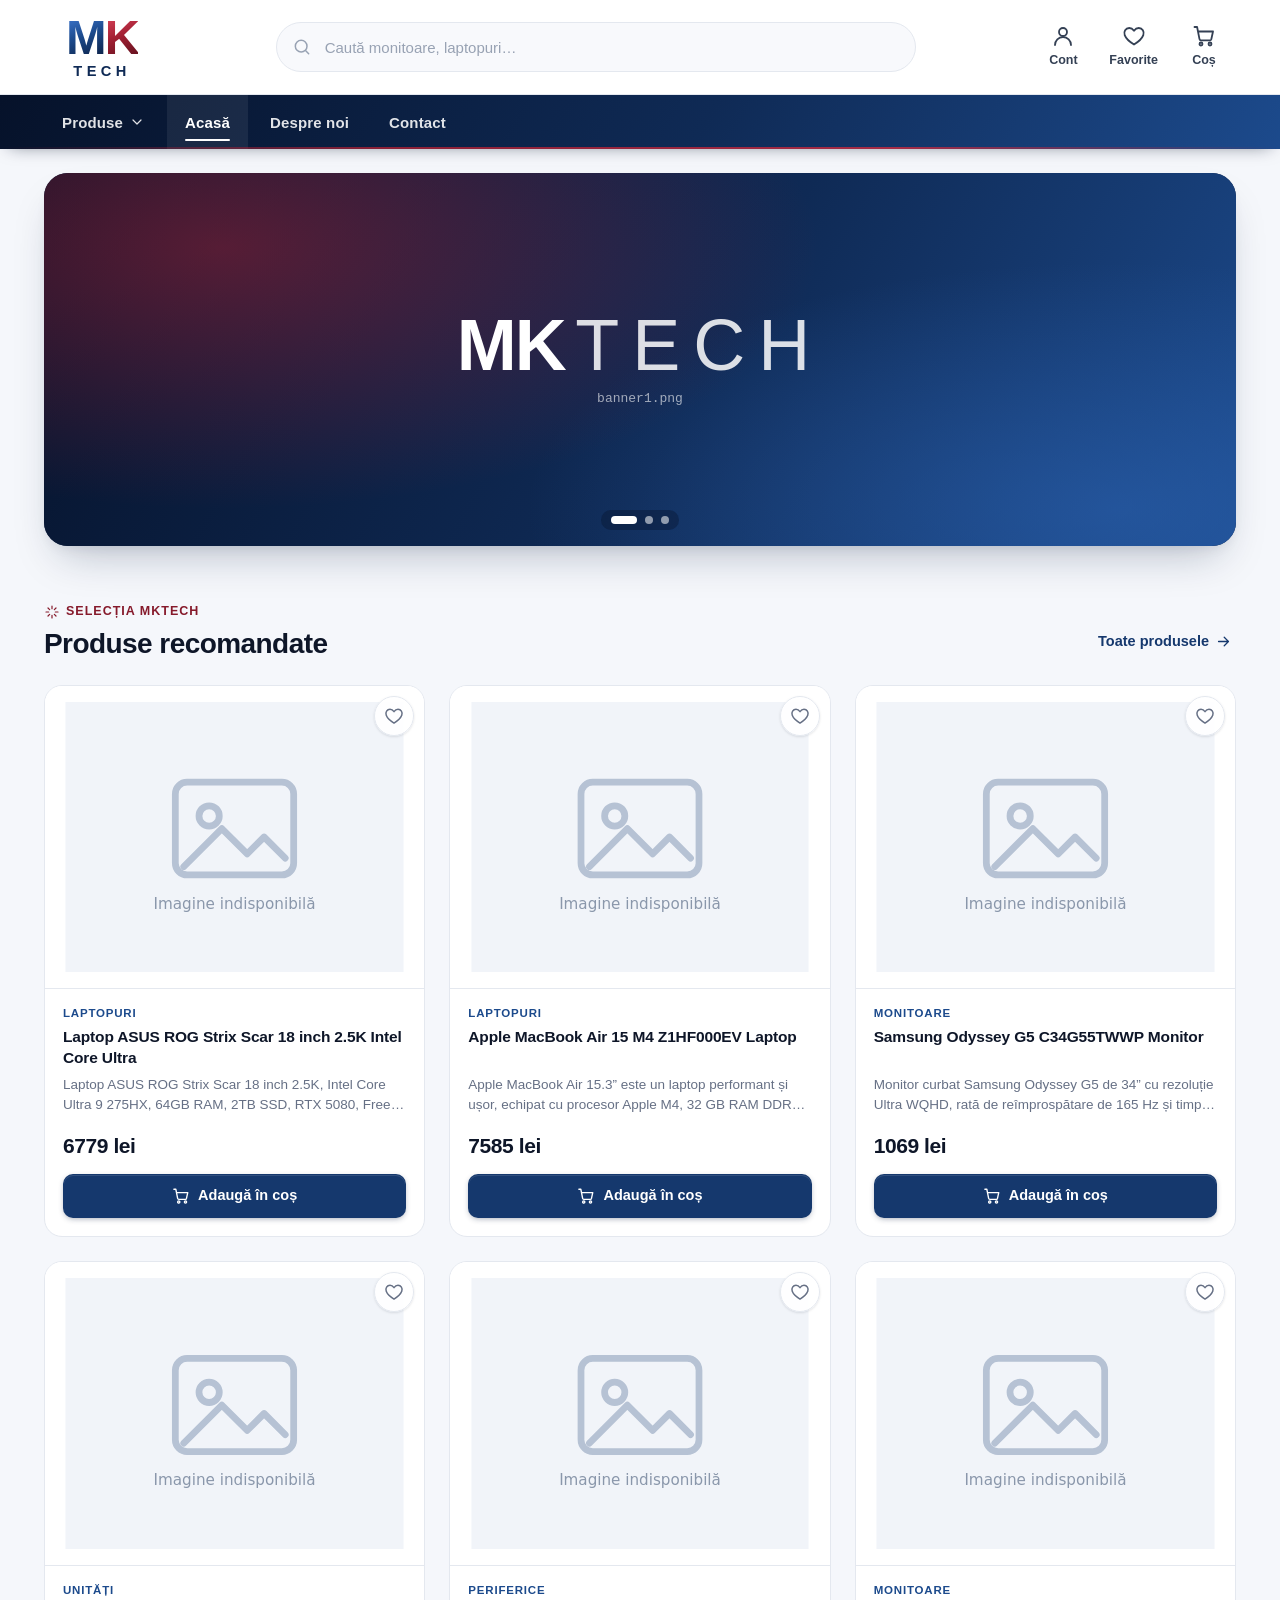
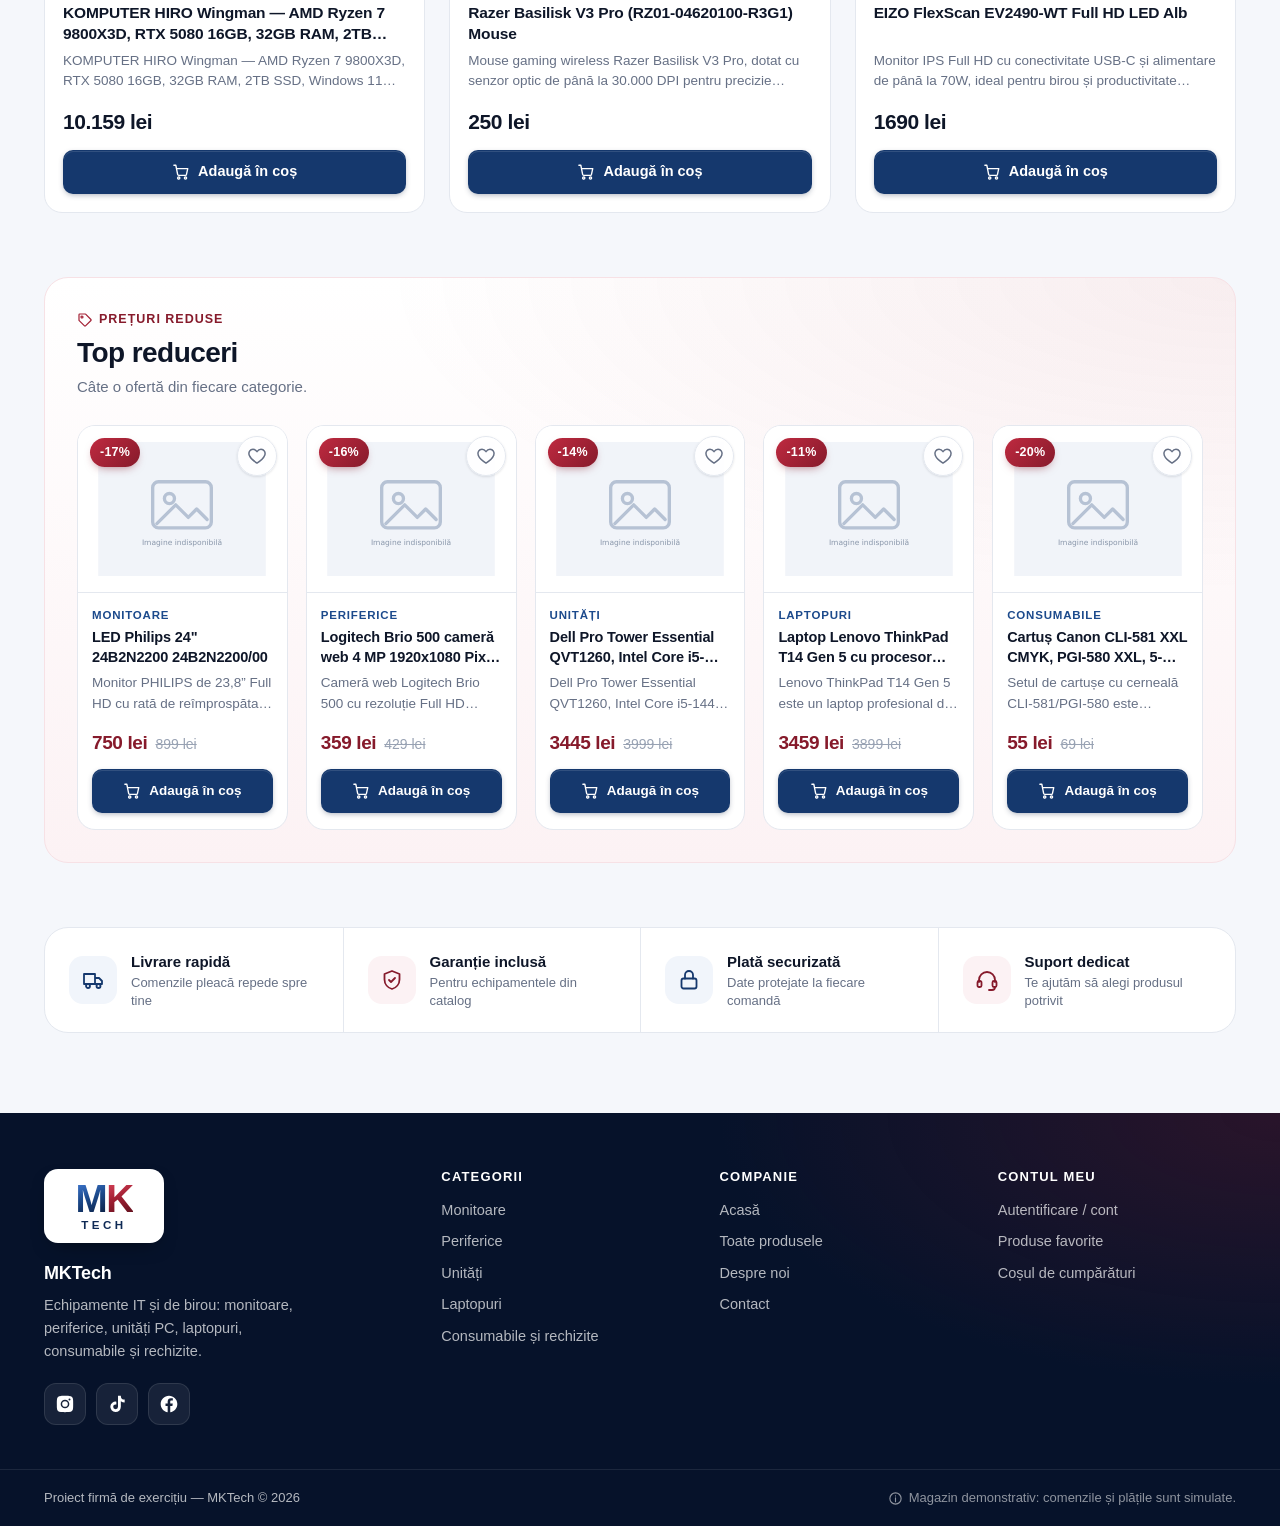
==== index.html @ a99e4b63 "Add files via upload" ====
<!DOCTYPE html>
<html lang="ro">
<head>
  <meta charset="UTF-8">
  <meta name="viewport" content="width=device-width, initial-scale=1">
  <title>MKTech — Electronice și birotică</title>
  <meta name="description" content="MKTech — monitoare, periferice, unități PC, laptopuri, consumabile și rechizite pentru birou și școală.">
  <meta name="theme-color" content="#0a1c3d">
  <link rel="icon" type="image/png" href="imagini/logo.png">
  <link rel="stylesheet" href="style.css">
</head>
<body data-page="acasa">
  <!-- Header + bara de navigare: generate din script.js (secțiunea 5) -->
  <div id="site-header"></div>
  <noscript><p class="noscript">Pentru a folosi magazinul MKTech, activează JavaScript în browser.</p></noscript>

  <main id="main">
    <!-- Carusel: bannerele se setează în script.js → CONFIG.banners (banner1.png, banner2.png, banner3.png) -->
    <section class="hero container" aria-label="Bannere promoționale">
      <div class="carousel" data-carousel aria-roledescription="carusel">
        <div class="carousel__viewport">
          <div class="carousel__track"></div>
        </div>
        <button class="carousel__btn carousel__btn--prev" type="button" aria-label="Bannerul anterior"><span data-icon="chevronLeft"></span></button>
        <button class="carousel__btn carousel__btn--next" type="button" aria-label="Bannerul următor"><span data-icon="chevronRight"></span></button>
        <div class="carousel__dots"></div>
      </div>
    </section>

    <!-- Produse recomandate: lista de ID-uri e în script.js → FEATURED_IDS -->
    <section class="section container" aria-labelledby="featured-title">
      <div class="section-head">
        <div>
          <span class="eyebrow"><span data-icon="sparkle"></span> Selecția MKTech</span>
          <h2 class="section-title" id="featured-title">Produse recomandate</h2>
        </div>
        <a class="section-head__link" href="produse.html">Toate produsele <span data-icon="arrowRight"></span></a>
      </div>
      <div class="product-grid" id="featured-grid"></div>
    </section>

    <!-- Top reduceri: lista de ID-uri e în script.js → DEAL_IDS -->
    <section class="section container" aria-labelledby="deals-title">
      <div class="deals-panel">
        <div class="section-head">
          <div>
            <span class="eyebrow"><span data-icon="tag"></span> Prețuri reduse</span>
            <h2 class="section-title" id="deals-title">Top reduceri</h2>
            <p class="section-subtitle">Câte o ofertă din fiecare categorie.</p>
          </div>
        </div>
        <div class="product-grid product-grid--deals" id="deals-grid"></div>
      </div>
    </section>

    <section class="trust container" aria-label="De ce să cumperi de la MKTech">
      <ul class="trust-list">
        <li class="trust-item">
          <span class="trust-item__icon"><span data-icon="truck"></span></span>
          <div>
            <p class="trust-item__title">Livrare rapidă</p>
            <p class="trust-item__text">Comenzile pleacă repede spre tine</p>
          </div>
        </li>
        <li class="trust-item">
          <span class="trust-item__icon"><span data-icon="shield"></span></span>
          <div>
            <p class="trust-item__title">Garanție inclusă</p>
            <p class="trust-item__text">Pentru echipamentele din catalog</p>
          </div>
        </li>
        <li class="trust-item">
          <span class="trust-item__icon"><span data-icon="lock"></span></span>
          <div>
            <p class="trust-item__title">Plată securizată</p>
            <p class="trust-item__text">Date protejate la fiecare comandă</p>
          </div>
        </li>
        <li class="trust-item">
          <span class="trust-item__icon"><span data-icon="headset"></span></span>
          <div>
            <p class="trust-item__title">Suport dedicat</p>
            <p class="trust-item__text">Te ajutăm să alegi produsul potrivit</p>
          </div>
        </li>
      </ul>
    </section>
  </main>

  <!-- Footer: generat din script.js (secțiunea 5); link-urile social media → CONFIG.social -->
  <div id="site-footer"></div>
  <script src="script.js"></script>
</body>
</html>
---- style.css ----
/* =====================================================================
   MKTech — style.css
   CUPRINS
   1. Variabile (culori extrase din logo, spațiere, umbre)
   2. Bază & utilitare
   3. Butoane & controale
   4. Logo
   5. Header + căutare
   6. Bara de navigare (+ meniu mobil)
   7. Carusel
   8. Secțiuni, grilă & card produs
   9. Bandă de încredere
   10. Catalog (produse.html)
   11. Pagina de produs
   12. Coș, favorite, stări goale
   13. Cont & formulare
   14. Despre noi & contact
   15. Footer
   16. Notificări (toast)
   17. Responsive & accesibilitate
   ===================================================================== */

/* ---------- 1. Variabile ---------- */
:root {
  /* Albastru navy — din „M”-ul logo-ului (accent principal) */
  --navy-950: #06122a;
  --navy-900: #0a1c3d;
  --navy-800: #0f2a55;
  --navy-700: #15386d;
  --navy-600: #1c4a8c;
  --navy-500: #2a60ad;
  --navy-200: #c9d7ee;
  --navy-100: #e2eaf6;
  --navy-50: #f1f5fb;

  /* Roșu-vișiniu — din „K”-ul logo-ului (accent secundar) */
  --wine-900: #470c16;
  --wine-800: #66121f;
  --wine-700: #861a2b;
  --wine-600: #a32034;
  --wine-500: #bf2a40;
  --wine-100: #f7e1e5;
  --wine-50: #fcf2f4;

  /* Neutre */
  --ink-900: #0e1628;
  --ink-800: #1d2638;
  --ink-700: #344054;
  --ink-600: #475467;
  --ink-500: #667085;
  --ink-400: #98a2b3;
  --line: #e4e8ef;
  --line-strong: #cfd6e1;
  --bg: #f5f7fb;
  --surface: #ffffff;
  --surface-2: #f8f9fc;

  --success-600: #15803d;
  --success-50: #ecfbf1;

  --grad-navy: linear-gradient(120deg, var(--navy-950) 0%, var(--navy-800) 55%, var(--navy-600) 100%);
  --grad-wine: linear-gradient(135deg, var(--wine-500) 0%, var(--wine-700) 100%);
  --grad-metal-navy: linear-gradient(160deg, #3f78d1 0%, #1c4a8c 45%, #0a1c3d 100%);
  --grad-metal-wine: linear-gradient(160deg, #d9435a 0%, #a32034 45%, #5a0f1b 100%);

  --radius-xs: 6px;
  --radius-sm: 10px;
  --radius: 14px;
  --radius-lg: 18px;
  --radius-xl: 24px;
  --radius-pill: 999px;

  --shadow-xs: 0 1px 2px rgba(14, 22, 40, 0.06);
  --shadow-sm: 0 1px 3px rgba(14, 22, 40, 0.08), 0 1px 2px rgba(14, 22, 40, 0.04);
  --shadow: 0 6px 18px -6px rgba(14, 22, 40, 0.14), 0 2px 6px -2px rgba(14, 22, 40, 0.06);
  --shadow-lg: 0 22px 44px -16px rgba(10, 28, 61, 0.28), 0 6px 14px -6px rgba(10, 28, 61, 0.1);
  --ring: 0 0 0 3px rgba(42, 96, 173, 0.28);

  --font: -apple-system, BlinkMacSystemFont, 'Segoe UI', Roboto, 'Helvetica Neue', Arial, 'Noto Sans', sans-serif;
  --container: 1240px;
  --gutter: 24px;
  --nav-h: 54px;
  --ease: cubic-bezier(0.22, 0.61, 0.36, 1);
  --ease-out: cubic-bezier(0.16, 1, 0.3, 1);
}

/* ---------- 2. Bază & utilitare ---------- */
*,
*::before,
*::after {
  box-sizing: border-box;
}

html {
  -webkit-text-size-adjust: 100%;
  text-size-adjust: 100%;
  scroll-behavior: smooth;
}

body {
  margin: 0;
  min-height: 100vh;
  display: flex;
  flex-direction: column;
  font-family: var(--font);
  font-size: 15px;
  line-height: 1.55;
  color: var(--ink-800);
  background: var(--bg);
  -webkit-font-smoothing: antialiased;
  -moz-osx-font-smoothing: grayscale;
}

body.nav-locked {
  overflow: hidden;
}

main {
  flex: 1 0 auto;
}

img {
  max-width: 100%;
  display: block;
}

a {
  color: var(--navy-600);
  text-decoration: none;
}

h1,
h2,
h3,
h4,
p {
  margin: 0;
}

h1,
h2,
h3 {
  color: var(--ink-900);
  line-height: 1.2;
  letter-spacing: -0.02em;
  text-wrap: balance;
}

ul,
ol {
  margin: 0;
  padding: 0;
  list-style: none;
}

button,
input,
textarea,
select {
  font: inherit;
  color: inherit;
}

button {
  cursor: pointer;
  background: none;
  border: 0;
  padding: 0;
}

button:disabled {
  cursor: not-allowed;
}

[hidden] {
  display: none !important;
}

:focus-visible {
  outline: 3px solid var(--navy-500);
  outline-offset: 2px;
  border-radius: 4px;
}

::selection {
  background: var(--navy-100);
  color: var(--navy-900);
}

.container {
  width: 100%;
  max-width: var(--container);
  margin-inline: auto;
  padding-inline: var(--gutter);
}

.visually-hidden {
  position: absolute !important;
  width: 1px;
  height: 1px;
  padding: 0;
  margin: -1px;
  overflow: hidden;
  clip: rect(0, 0, 0, 0);
  white-space: nowrap;
  border: 0;
}

.skip-link {
  position: absolute;
  top: -100px;
  left: 16px;
  z-index: 200;
  padding: 10px 16px;
  border-radius: var(--radius-sm);
  background: var(--navy-900);
  color: #fff;
  font-weight: 600;
}

.skip-link:focus {
  top: 12px;
}

.icon {
  width: 1.25em;
  height: 1.25em;
  flex-shrink: 0;
  display: inline-block;
  vertical-align: middle;
}

.noscript {
  padding: 16px;
  background: var(--wine-50);
  color: var(--wine-800);
  text-align: center;
  font-weight: 600;
}

/* ---------- 3. Butoane & controale ---------- */
.btn {
  --btn-h: 44px;
  display: inline-flex;
  align-items: center;
  justify-content: center;
  gap: 8px;
  min-height: var(--btn-h);
  padding: 0 18px;
  border-radius: var(--radius-sm);
  border: 1px solid transparent;
  font-size: 14.5px;
  font-weight: 650;
  line-height: 1.1;
  white-space: nowrap;
  text-align: center;
  transition: background-color 0.2s var(--ease), border-color 0.2s var(--ease), color 0.2s var(--ease),
    box-shadow 0.2s var(--ease), transform 0.15s var(--ease);
  -webkit-tap-highlight-color: transparent;
}

.btn:active:not(:disabled) {
  transform: translateY(1px) scale(0.99);
}

.btn .icon {
  width: 18px;
  height: 18px;
}

.btn--primary {
  background: var(--navy-700);
  color: #fff;
  box-shadow: 0 1px 0 rgba(255, 255, 255, 0.12) inset, 0 2px 6px -2px rgba(10, 28, 61, 0.45);
}

.btn--primary:hover {
  background: var(--navy-800);
}

.btn--primary.is-added {
  background: var(--success-600);
}

.btn--outline {
  background: var(--surface);
  color: var(--navy-800);
  border-color: var(--line-strong);
}

.btn--outline:hover {
  border-color: var(--navy-600);
  color: var(--navy-700);
  background: var(--navy-50);
}

.btn--ghost {
  background: transparent;
  color: var(--ink-600);
}

.btn--ghost:hover {
  background: var(--wine-50);
  color: var(--wine-700);
}

.btn--sm {
  --btn-h: 36px;
  padding: 0 12px;
  font-size: 13.5px;
}

.btn--lg {
  --btn-h: 52px;
  padding: 0 24px;
  font-size: 15.5px;
  border-radius: 12px;
}

.btn--block {
  width: 100%;
}

.btn.is-loading {
  position: relative;
  color: transparent !important;
  pointer-events: none;
}

.btn.is-loading::after {
  content: '';
  position: absolute;
  width: 20px;
  height: 20px;
  border-radius: 50%;
  border: 2.5px solid rgba(255, 255, 255, 0.4);
  border-top-color: #fff;
  animation: spin 0.7s linear infinite;
}

@keyframes spin {
  to {
    transform: rotate(360deg);
  }
}

.link-btn {
  display: inline-flex;
  align-items: center;
  gap: 6px;
  color: var(--navy-600);
  font-weight: 600;
  text-decoration: underline;
  text-decoration-color: var(--navy-200);
  text-underline-offset: 3px;
}

.link-btn:hover {
  color: var(--navy-800);
  text-decoration-color: currentColor;
}

.link-btn--danger {
  color: var(--ink-500);
  text-decoration: none;
  font-size: 14px;
}

.link-btn--danger:hover {
  color: var(--wine-600);
}

.link-btn .icon {
  width: 17px;
  height: 17px;
}

.icon-btn {
  display: inline-grid;
  place-items: center;
  width: 40px;
  height: 40px;
  border-radius: var(--radius-sm);
  color: var(--ink-500);
  transition: background-color 0.2s, color 0.2s;
}

.icon-btn:hover {
  background: var(--wine-50);
  color: var(--wine-600);
}

/* ---------- 4. Logo ----------
   logo.png are 500×500 px cu mult spațiu transparent în jur;
   îl „decupăm” vizual ca să apară mare și clar în header/footer. */
.brand-logo {
  --logo-w: 116px;
  position: relative;
  display: block;
  width: var(--logo-w);
  aspect-ratio: 340 / 230;
  overflow: hidden;
}

.brand-logo img {
  position: absolute;
  max-width: none;
  width: 147%;
  height: auto;
  left: -23.5%;
  top: -60.9%;
}

.brand-logo__text {
  display: none;
}

/* Logo text — apare doar dacă lipsește logo.png */
.brand-logo--text .brand-logo__text {
  position: absolute;
  inset: 0;
  display: grid;
  place-content: center;
  grid-template-columns: auto auto;
  line-height: 0.9;
  font-weight: 900;
  font-size: calc(var(--logo-w) * 0.42);
  letter-spacing: -0.04em;
}

.brand-logo__text b {
  background: var(--grad-metal-navy);
  -webkit-background-clip: text;
  background-clip: text;
  color: transparent;
}

.brand-logo__text i {
  font-style: normal;
  background: var(--grad-metal-wine);
  -webkit-background-clip: text;
  background-clip: text;
  color: transparent;
}

.brand-logo__text small {
  grid-column: 1 / -1;
  text-align: center;
  font-size: 0.3em;
  letter-spacing: 0.3em;
  color: var(--navy-800);
  margin-top: 0.35em;
}

/* ---------- 5. Header + căutare ---------- */
.site-header {
  position: relative;
  z-index: 60;
  background: var(--surface);
  border-bottom: 1px solid var(--line);
}

.header-inner {
  display: grid;
  grid-template-columns: auto minmax(0, 1fr) auto;
  align-items: center;
  gap: 36px;
  min-height: 92px;
  padding-block: 8px;
}

.brand {
  display: block;
  border-radius: var(--radius-sm);
}

.search {
  position: relative;
  width: 100%;
  max-width: 640px;
  justify-self: center;
}

.search-form {
  position: relative;
  display: flex;
  align-items: center;
}

.search-form__icon {
  position: absolute;
  left: 16px;
  width: 20px;
  height: 20px;
  color: var(--ink-400);
  pointer-events: none;
}

.search-form__input {
  width: 100%;
  height: 50px;
  padding: 0 48px 0 48px;
  border: 1.5px solid var(--line);
  border-radius: var(--radius-pill);
  background: var(--surface-2);
  font-size: 15px;
  color: var(--ink-900);
  transition: border-color 0.2s, background-color 0.2s, box-shadow 0.2s;
  -webkit-appearance: none;
  appearance: none;
}

.search-form__input::placeholder {
  color: var(--ink-400);
}

.search-form__input::-webkit-search-cancel-button {
  -webkit-appearance: none;
}

.search-form__input:hover {
  border-color: var(--line-strong);
}

.search-form__input:focus {
  outline: none;
  background: var(--surface);
  border-color: var(--navy-500);
  box-shadow: var(--ring);
}

.search-form__clear {
  position: absolute;
  right: 8px;
  display: grid;
  place-items: center;
  width: 34px;
  height: 34px;
  border-radius: 50%;
  color: var(--ink-500);
}

.search-form__clear:hover {
  background: var(--navy-50);
  color: var(--ink-900);
}

.search-form__clear .icon {
  width: 18px;
  height: 18px;
}

.search-results {
  position: absolute;
  top: calc(100% + 8px);
  left: 0;
  right: 0;
  z-index: 80;
  background: var(--surface);
  border: 1px solid var(--line);
  border-radius: var(--radius-lg);
  box-shadow: var(--shadow-lg);
  overflow: hidden;
  animation: dropIn 0.18s var(--ease-out);
}

@keyframes dropIn {
  from {
    opacity: 0;
    transform: translateY(-6px);
  }
}

.search-results__head {
  padding: 12px 18px 8px;
  font-size: 12px;
  font-weight: 700;
  letter-spacing: 0.06em;
  text-transform: uppercase;
  color: var(--ink-500);
}

.search-results__list {
  max-height: min(420px, 60vh);
  overflow-y: auto;
  overscroll-behavior: contain;
  padding: 0 8px 8px;
}

.search-result {
  display: grid;
  grid-template-columns: 52px minmax(0, 1fr) auto;
  align-items: center;
  gap: 14px;
  padding: 8px 10px;
  border-radius: var(--radius-sm);
  color: var(--ink-800);
  transition: background-color 0.15s;
}

.search-result:hover,
.search-result.is-active {
  background: var(--navy-50);
}

.search-result.is-active {
  box-shadow: inset 3px 0 0 var(--navy-600);
}

.search-result__media {
  width: 52px;
  height: 52px;
  display: grid;
  place-items: center;
  background: #fff;
  border: 1px solid var(--line);
  border-radius: 10px;
  overflow: hidden;
}

.search-result__media img {
  width: 100%;
  height: 100%;
  object-fit: contain;
  padding: 4px;
}

.search-result__text {
  display: flex;
  flex-direction: column;
  min-width: 0;
}

.search-result__name {
  font-size: 14px;
  font-weight: 600;
  line-height: 1.3;
  display: -webkit-box;
  -webkit-line-clamp: 2;
  -webkit-box-orient: vertical;
  overflow: hidden;
}

.search-result__name mark {
  background: transparent;
  color: var(--navy-600);
  font-weight: 800;
}

.search-result__cat {
  font-size: 12px;
  color: var(--ink-500);
}

.search-result__price {
  display: flex;
  flex-direction: column;
  align-items: flex-end;
  font-size: 14px;
  white-space: nowrap;
}

.search-result__price b {
  color: var(--ink-900);
  font-weight: 750;
}

.search-result__price s {
  font-size: 12px;
  color: var(--ink-400);
}

.search-results__all {
  display: flex;
  align-items: center;
  justify-content: center;
  gap: 6px;
  padding: 12px;
  border-top: 1px solid var(--line);
  background: var(--surface-2);
  font-size: 14px;
  font-weight: 650;
  color: var(--navy-700);
}

.search-results__all:hover {
  background: var(--navy-50);
}

.search-results__all .icon {
  width: 16px;
  height: 16px;
}

.search-empty {
  padding: 26px 22px;
  text-align: center;
  color: var(--ink-600);
  font-size: 14.5px;
}

.search-empty > .icon {
  width: 34px;
  height: 34px;
  padding: 7px;
  margin-bottom: 10px;
  border-radius: 50%;
  background: var(--navy-50);
  color: var(--navy-600);
}

.search-empty strong {
  color: var(--ink-900);
}

.search-empty__hint {
  margin-top: 4px;
  font-size: 13px;
  color: var(--ink-500);
}

.header-actions {
  display: flex;
  align-items: center;
  gap: 4px;
}

.header-action {
  display: flex;
  flex-direction: column;
  align-items: center;
  gap: 3px;
  min-width: 64px;
  padding: 8px 10px;
  border-radius: var(--radius-sm);
  color: var(--ink-700);
  font-size: 12.5px;
  font-weight: 600;
  transition: background-color 0.2s, color 0.2s;
}

.header-action:hover,
.header-action.is-active {
  background: var(--navy-50);
  color: var(--navy-700);
}

.header-action__icon {
  position: relative;
  display: grid;
  place-items: center;
}

.header-action__icon .icon {
  width: 24px;
  height: 24px;
}

.header-action__label {
  max-width: 84px;
  overflow: hidden;
  text-overflow: ellipsis;
  white-space: nowrap;
}

.header-action.is-logged .header-action__icon::after {
  content: '';
  position: absolute;
  right: -1px;
  bottom: 0;
  width: 9px;
  height: 9px;
  border-radius: 50%;
  background: var(--success-600);
  border: 2px solid var(--surface);
}

.count-badge {
  position: absolute;
  top: -7px;
  right: -11px;
  min-width: 19px;
  height: 19px;
  padding: 0 5px;
  display: grid;
  place-items: center;
  border-radius: var(--radius-pill);
  background: var(--navy-700);
  color: #fff;
  font-size: 11px;
  font-weight: 750;
  line-height: 1;
  border: 2px solid var(--surface);
  font-variant-numeric: tabular-nums;
}

.count-badge--accent {
  background: var(--wine-600);
}

.count-badge--light {
  background: #fff;
  color: var(--navy-900);
  border-color: var(--navy-800);
}

.count-badge.is-bumping {
  animation: bump 0.45s var(--ease-out);
}

@keyframes bump {
  0% {
    transform: scale(1);
  }
  35% {
    transform: scale(1.45);
  }
  100% {
    transform: scale(1);
  }
}

/* ---------- 6. Bara de navigare ---------- */
.main-nav {
  position: sticky;
  top: 0;
  z-index: 50;
  background: var(--grad-navy);
  color: #fff;
  box-shadow: 0 6px 18px -10px rgba(6, 18, 42, 0.6);
}

/* linie subțire vișinie sub bară — accent din logo */
.main-nav::after {
  content: '';
  position: absolute;
  left: 0;
  right: 0;
  bottom: 0;
  height: 2px;
  background: linear-gradient(90deg, transparent, var(--wine-600) 30%, var(--wine-500) 70%, transparent);
  opacity: 0.85;
}

.main-nav__inner {
  position: relative;
  display: flex;
  align-items: center;
  min-height: var(--nav-h);
}

.nav-toggle,
.main-nav__cart {
  display: none;
}

.nav-menu {
  display: flex;
  align-items: stretch;
  gap: 4px;
  height: var(--nav-h);
}

.nav-item {
  position: relative;
  display: flex;
}

.nav-link {
  position: relative;
  display: flex;
  align-items: center;
  gap: 6px;
  padding: 0 18px;
  color: rgba(255, 255, 255, 0.88);
  font-size: 15px;
  font-weight: 600;
  letter-spacing: 0.01em;
  transition: color 0.2s, background-color 0.2s;
}

.nav-link::after {
  content: '';
  position: absolute;
  left: 18px;
  right: 18px;
  bottom: 8px;
  height: 2px;
  border-radius: 2px;
  background: #fff;
  transform: scaleX(0);
  transition: transform 0.25s var(--ease-out);
}

.nav-link:hover,
.nav-link.is-active,
.nav-item--dropdown.is-open .nav-link {
  color: #fff;
  background: rgba(255, 255, 255, 0.07);
}

.nav-link.is-active::after,
.nav-link:hover::after {
  transform: scaleX(1);
}

.nav-link__chevron {
  width: 16px;
  height: 16px;
  transition: transform 0.25s var(--ease);
}

.nav-item--dropdown.is-open .nav-link__chevron {
  transform: rotate(180deg);
}

.nav-dropdown {
  position: absolute;
  top: 100%;
  left: 0;
  width: 330px;
  padding: 8px;
  background: var(--surface);
  color: var(--ink-800);
  border: 1px solid var(--line);
  border-radius: 0 0 var(--radius-lg) var(--radius-lg);
  box-shadow: var(--shadow-lg);
  opacity: 0;
  visibility: hidden;
  transform: translateY(6px);
  transition: opacity 0.2s var(--ease), transform 0.2s var(--ease), visibility 0s linear 0.2s;
}

.nav-item--dropdown.is-open .nav-dropdown {
  opacity: 1;
  visibility: visible;
  transform: none;
  transition-delay: 0s;
}

@media (hover: hover) and (min-width: 992px) {
  .nav-item--dropdown:hover .nav-dropdown {
    opacity: 1;
    visibility: visible;
    transform: none;
    transition-delay: 0s;
  }

  .nav-item--dropdown:hover .nav-link__chevron {
    transform: rotate(180deg);
  }
}

.nav-dropdown__list a {
  display: flex;
  align-items: center;
  gap: 14px;
  padding: 10px 12px;
  border-radius: var(--radius-sm);
  color: var(--ink-800);
  font-weight: 600;
  font-size: 14.5px;
  transition: background-color 0.15s;
}

.nav-dropdown__list a:hover {
  background: var(--navy-50);
  color: var(--navy-700);
}

.nav-dropdown__list .icon {
  width: 38px;
  height: 38px;
  padding: 9px;
  border-radius: 10px;
  background: var(--navy-50);
  color: var(--navy-600);
  transition: background-color 0.15s, color 0.15s;
}

.nav-dropdown__list a:hover .icon {
  background: var(--navy-700);
  color: #fff;
}

.nav-dropdown__list span {
  display: flex;
  flex-direction: column;
  line-height: 1.25;
}

.nav-dropdown__list small {
  font-size: 12px;
  font-weight: 500;
  color: var(--ink-500);
}

.nav-dropdown__all {
  display: flex;
  align-items: center;
  justify-content: space-between;
  margin-top: 6px;
  padding: 12px 14px;
  border-top: 1px solid var(--line);
  color: var(--navy-700);
  font-weight: 650;
  font-size: 14px;
}

.nav-dropdown__all:hover {
  color: var(--wine-700);
}

.nav-dropdown__all .icon {
  width: 16px;
  height: 16px;
}

/* ---------- 7. Carusel ---------- */
.hero {
  padding-top: 24px;
}

.carousel {
  position: relative;
  border-radius: var(--radius-xl);
  overflow: hidden;
  background: var(--navy-900);
  box-shadow: var(--shadow-lg);
  isolation: isolate;
}

.carousel__viewport {
  overflow: hidden;
  touch-action: pan-y;
  user-select: none;
  -webkit-user-select: none;
}

.carousel__track {
  display: flex;
  transition: transform 0.85s var(--ease-out);
  will-change: transform;
}

.carousel__track.no-transition {
  transition: none;
}

.carousel__slide {
  flex: 0 0 100%;
  min-width: 0;
}

.carousel__link {
  position: relative;
  display: block;
  aspect-ratio: 16 / 5; /* bannere recomandate: 1600 × 500 px */
  overflow: hidden;
  -webkit-user-drag: none;
}

.carousel__img {
  position: absolute;
  inset: 0;
  width: 100%;
  height: 100%;
  object-fit: cover;
  object-position: center;
  pointer-events: none;
}

.carousel__img.is-missing {
  opacity: 0;
}

/* Fundal de rezervă, vizibil doar dacă bannerul lipsește */
.carousel__fallback {
  position: absolute;
  inset: 0;
  display: flex;
  flex-direction: column;
  align-items: center;
  justify-content: center;
  gap: 8px;
  background: radial-gradient(120% 140% at 85% 20%, rgba(163, 32, 52, 0.55) 0%, transparent 45%),
    radial-gradient(90% 120% at 10% 90%, rgba(42, 96, 173, 0.55) 0%, transparent 55%), var(--grad-navy);
  color: #fff;
}

.carousel__slide:nth-child(3n + 2) .carousel__fallback {
  background: radial-gradient(100% 140% at 15% 20%, rgba(163, 32, 52, 0.5) 0%, transparent 50%),
    radial-gradient(90% 120% at 90% 90%, rgba(42, 96, 173, 0.6) 0%, transparent 55%), var(--grad-navy);
}

.carousel__fallback-brand {
  font-size: clamp(28px, 6vw, 72px);
  font-weight: 900;
  letter-spacing: -0.03em;
  line-height: 1;
}

.carousel__fallback-brand span {
  font-weight: 300;
  letter-spacing: 0.18em;
  margin-left: 0.15em;
  opacity: 0.85;
}

.carousel__fallback-file {
  font-size: 13px;
  opacity: 0.6;
  font-family: ui-monospace, SFMono-Regular, Menlo, monospace;
}

.carousel__btn {
  position: absolute;
  top: 50%;
  z-index: 2;
  display: grid;
  place-items: center;
  width: 46px;
  height: 46px;
  margin-top: -23px;
  border-radius: 50%;
  background: rgba(255, 255, 255, 0.9);
  color: var(--navy-900);
  box-shadow: var(--shadow);
  opacity: 0;
  transition: opacity 0.25s var(--ease), transform 0.25s var(--ease), background-color 0.2s;
  -webkit-backdrop-filter: blur(6px);
  backdrop-filter: blur(6px);
}

.carousel__btn .icon {
  width: 22px;
  height: 22px;
}

.carousel__btn--prev {
  left: 18px;
  transform: translateX(-8px);
}

.carousel__btn--next {
  right: 18px;
  transform: translateX(8px);
}

.carousel:hover .carousel__btn,
.carousel:focus-within .carousel__btn {
  opacity: 1;
  transform: none;
}

.carousel__btn:hover {
  background: #fff;
}

.carousel__dots {
  position: absolute;
  left: 50%;
  bottom: 16px;
  z-index: 2;
  display: flex;
  gap: 8px;
  padding: 6px 10px;
  border-radius: var(--radius-pill);
  background: rgba(6, 18, 42, 0.35);
  transform: translateX(-50%);
  -webkit-backdrop-filter: blur(6px);
  backdrop-filter: blur(6px);
}

.carousel__dot {
  width: 8px;
  height: 8px;
  border-radius: var(--radius-pill);
  background: rgba(255, 255, 255, 0.55);
  transition: width 0.35s var(--ease-out), background-color 0.3s;
}

.carousel__dot:hover {
  background: rgba(255, 255, 255, 0.85);
}

.carousel__dot.is-active {
  width: 26px;
  background: #fff;
}

.carousel--single .carousel__btn,
.carousel--single .carousel__dots {
  display: none;
}

/* ---------- 8. Secțiuni, grilă & card produs ---------- */
.section {
  padding-block: 56px 8px;
}

.section-head {
  display: flex;
  align-items: flex-end;
  justify-content: space-between;
  gap: 16px;
  margin-bottom: 24px;
}

.eyebrow {
  display: inline-flex;
  align-items: center;
  gap: 6px;
  margin-bottom: 6px;
  font-size: 12.5px;
  font-weight: 750;
  letter-spacing: 0.08em;
  text-transform: uppercase;
  color: var(--wine-700);
}

.eyebrow .icon {
  width: 16px;
  height: 16px;
}

.section-title {
  font-size: 28px;
  font-weight: 800;
}

.section-subtitle {
  margin-top: 6px;
  color: var(--ink-500);
  font-size: 15px;
}

.section-head__link {
  display: inline-flex;
  align-items: center;
  gap: 6px;
  flex-shrink: 0;
  padding: 8px 4px;
  font-weight: 650;
  font-size: 14.5px;
  color: var(--navy-700);
  white-space: nowrap;
}

.section-head__link .icon {
  width: 17px;
  height: 17px;
  transition: transform 0.2s var(--ease);
}

.section-head__link:hover {
  color: var(--wine-700);
}

.section-head__link:hover .icon {
  transform: translateX(3px);
}

.product-grid {
  display: grid;
  grid-template-columns: repeat(3, minmax(0, 1fr));
  gap: 24px;
}

/* Top reduceri: 5 carduri — rândul incomplet rămâne centrat */
.product-grid--deals {
  display: flex;
  flex-wrap: wrap;
  justify-content: center;
}

.product-grid--deals > .product-card {
  width: calc((100% - 2 * 24px) / 3);
}

@media (min-width: 1200px) {
  .product-grid--deals {
    gap: 18px;
  }

  .product-grid--deals > .product-card {
    width: calc((100% - 4 * 18px) / 5);
  }

  .product-grid--deals .product-card__body {
    padding: 14px 14px 16px;
  }

  .product-grid--deals .product-card__title {
    font-size: 14.5px;
  }

  .product-grid--deals .price__now {
    font-size: 19px;
  }

  .product-grid--deals .btn--add {
    padding: 0 10px;
    font-size: 13.5px;
  }
}

.product-card {
  position: relative;
  display: flex;
  flex-direction: column;
  min-width: 0;
  background: var(--surface);
  border: 1px solid var(--line);
  border-radius: var(--radius-lg);
  overflow: hidden;
  transition: transform 0.3s var(--ease-out), box-shadow 0.3s var(--ease-out), border-color 0.3s;
}

.product-card:hover {
  transform: translateY(-4px);
  border-color: var(--navy-100);
  box-shadow: var(--shadow-lg);
}

.product-card__media {
  position: relative;
  aspect-ratio: 5 / 4;
  background: #fff;
  border-bottom: 1px solid var(--line);
  overflow: hidden;
}

.product-card__media img {
  width: 100%;
  height: 100%;
  object-fit: contain;
  padding: 16px;
  transition: transform 0.5s var(--ease-out);
}

.product-card:hover .product-card__media img {
  transform: scale(1.05);
}

.product-card__body {
  display: flex;
  flex-direction: column;
  flex: 1;
  padding: 16px 18px 18px;
}

.product-card__cat {
  font-size: 11.5px;
  font-weight: 700;
  letter-spacing: 0.07em;
  text-transform: uppercase;
  color: var(--navy-600);
}

.product-card__title {
  margin-top: 4px;
  font-size: 15.5px;
  font-weight: 650;
  line-height: 1.35;
  letter-spacing: -0.01em;
  min-height: calc(2 * 1.35em);
  display: -webkit-box;
  -webkit-line-clamp: 2;
  -webkit-box-orient: vertical;
  overflow: hidden;
  text-wrap: pretty;
}

.product-card__link {
  color: var(--ink-900);
}

/* tot cardul devine clickabil către pagina produsului */
.product-card__link::after {
  content: '';
  position: absolute;
  inset: 0;
  z-index: 1;
}

.product-card__link:focus-visible {
  outline: none;
}

.product-card:has(.product-card__link:focus-visible) {
  outline: 3px solid var(--navy-500);
  outline-offset: 2px;
}

.product-card__desc {
  margin-top: 6px;
  font-size: 13.5px;
  line-height: 1.5;
  color: var(--ink-500);
  min-height: calc(2 * 1.5em);
  display: -webkit-box;
  -webkit-line-clamp: 2;
  -webkit-box-orient: vertical;
  overflow: hidden;
}

.product-card__footer {
  margin-top: auto;
  padding-top: 14px;
}

.product-card__actions {
  position: relative;
  z-index: 2;
  display: flex;
  gap: 8px;
  margin-top: 12px;
}

.product-card__actions .btn--add {
  flex: 1;
}

.price {
  display: flex;
  flex-wrap: wrap;
  align-items: baseline;
  column-gap: 8px;
  font-variant-numeric: tabular-nums;
}

.price__now {
  font-size: 21px;
  font-weight: 800;
  letter-spacing: -0.02em;
  color: var(--ink-900);
  white-space: nowrap;
}

.price__now--sale {
  color: var(--wine-700);
}

.price__old {
  order: 2;
  font-size: 14px;
  color: var(--ink-400);
  text-decoration: line-through;
  white-space: nowrap;
}

.price--lg .price__now {
  font-size: 34px;
}

.price--lg .price__old {
  font-size: 18px;
}

.discount-badge {
  position: absolute;
  top: 12px;
  left: 12px;
  z-index: 2;
  padding: 5px 10px;
  border-radius: var(--radius-pill);
  background: var(--grad-wine);
  color: #fff;
  font-size: 12.5px;
  font-weight: 800;
  letter-spacing: 0.02em;
  box-shadow: 0 4px 10px -4px rgba(134, 26, 43, 0.6);
  font-variant-numeric: tabular-nums;
}

.discount-badge--lg {
  top: 18px;
  left: 18px;
  padding: 7px 14px;
  font-size: 15px;
}

.fav-btn {
  display: inline-grid;
  place-items: center;
  color: var(--ink-500);
  transition: color 0.2s, background-color 0.2s, border-color 0.2s, transform 0.2s;
  -webkit-tap-highlight-color: transparent;
}

.fav-btn .icon {
  width: 20px;
  height: 20px;
  transition: fill 0.2s;
}

.fav-btn:hover {
  color: var(--wine-600);
}

.fav-btn.is-active {
  color: var(--wine-600);
}

.fav-btn.is-active .icon {
  fill: currentColor;
}

.fav-btn.is-popping .icon {
  animation: heartPop 0.45s var(--ease-out);
}

@keyframes heartPop {
  0% {
    transform: scale(1);
  }
  40% {
    transform: scale(1.35);
  }
  100% {
    transform: scale(1);
  }
}

.product-card__fav {
  position: absolute;
  top: 10px;
  right: 10px;
  z-index: 2;
  width: 40px;
  height: 40px;
  border-radius: 50%;
  background: rgba(255, 255, 255, 0.94);
  border: 1px solid var(--line);
  box-shadow: var(--shadow-sm);
}

.product-card__fav:hover {
  border-color: var(--wine-100);
  background: var(--wine-50);
}

/* ---------- 9. Bandă de încredere ---------- */
.trust {
  padding-block: 56px 0;
}

.trust-list {
  display: grid;
  grid-template-columns: repeat(4, minmax(0, 1fr));
  background: var(--surface);
  border: 1px solid var(--line);
  border-radius: var(--radius-xl);
  overflow: hidden;
}

.trust-item {
  display: flex;
  align-items: center;
  gap: 14px;
  padding: 22px 24px;
}

.trust-item + .trust-item {
  border-left: 1px solid var(--line);
}

.trust-item__icon {
  display: grid;
  place-items: center;
  width: 48px;
  height: 48px;
  flex-shrink: 0;
  border-radius: 14px;
  background: var(--navy-50);
  color: var(--navy-700);
}

.trust-item:nth-child(even) .trust-item__icon {
  background: var(--wine-50);
  color: var(--wine-700);
}

.trust-item__icon .icon {
  width: 24px;
  height: 24px;
}

.trust-item__title {
  font-size: 15px;
  font-weight: 700;
  color: var(--ink-900);
}

.trust-item__text {
  font-size: 13px;
  color: var(--ink-500);
  line-height: 1.4;
}

/* Secțiunea „Top reduceri” */
.deals-panel {
  padding: 32px;
  border-radius: var(--radius-xl);
  background: radial-gradient(120% 90% at 100% 0%, rgba(163, 32, 52, 0.08) 0%, transparent 60%),
    linear-gradient(180deg, #fff 0%, var(--wine-50) 100%);
  border: 1px solid var(--wine-100);
}

.deals-panel .section-head {
  margin-bottom: 26px;
}

.deals-panel .eyebrow .icon {
  color: var(--wine-600);
}

/* ---------- 10. Catalog (produse.html) ---------- */
.page-head {
  padding-block: 28px 20px;
}

.page-head--row {
  display: flex;
  flex-wrap: wrap;
  align-items: flex-end;
  justify-content: space-between;
  gap: 16px;
}

.page-title {
  font-size: 34px;
  font-weight: 800;
}

.page-title__count {
  font-weight: 500;
  color: var(--ink-400);
}

.page-subtitle {
  margin-top: 6px;
  color: var(--ink-500);
  font-size: 15.5px;
  max-width: 60ch;
}

.breadcrumb {
  padding-top: 22px;
  font-size: 13.5px;
}

.breadcrumb ol {
  display: flex;
  flex-wrap: wrap;
  align-items: center;
  row-gap: 4px;
}

.breadcrumb li {
  display: flex;
  align-items: center;
  color: var(--ink-500);
  min-width: 0;
}

.breadcrumb li + li::before {
  content: '/';
  margin-inline: 10px;
  color: var(--ink-400);
}

.breadcrumb a {
  color: var(--ink-600);
}

.breadcrumb a:hover {
  color: var(--navy-600);
  text-decoration: underline;
}

.breadcrumb [aria-current] {
  color: var(--ink-900);
  font-weight: 600;
  overflow: hidden;
  text-overflow: ellipsis;
  white-space: nowrap;
  max-width: 48ch;
}

.catalog-toolbar {
  position: sticky;
  top: var(--nav-h);
  z-index: 30;
  display: flex;
  align-items: center;
  justify-content: space-between;
  gap: 16px;
  padding-block: 12px;
  background: rgba(245, 247, 251, 0.9);
  -webkit-backdrop-filter: saturate(1.4) blur(10px);
  backdrop-filter: saturate(1.4) blur(10px);
  border-bottom: 1px solid transparent;
}

.catalog-pills {
  display: flex;
  gap: 8px;
  overflow-x: auto;
  scrollbar-width: none;
  padding-block: 2px;
}

.catalog-pills::-webkit-scrollbar {
  display: none;
}

.catalog-pill {
  display: inline-flex;
  align-items: center;
  gap: 8px;
  flex-shrink: 0;
  height: 40px;
  padding: 0 14px 0 12px;
  border-radius: var(--radius-pill);
  background: var(--surface);
  border: 1px solid var(--line);
  color: var(--ink-700);
  font-weight: 600;
  font-size: 14px;
  white-space: nowrap;
  transition: background-color 0.2s, border-color 0.2s, color 0.2s;
}

.catalog-pill .icon {
  width: 18px;
  height: 18px;
  color: var(--navy-600);
}

.catalog-pill:hover {
  border-color: var(--navy-200);
  color: var(--navy-700);
}

.catalog-pill.is-active {
  background: var(--navy-700);
  border-color: var(--navy-700);
  color: #fff;
}

.catalog-pill.is-active .icon {
  color: #fff;
}

.catalog-pill.is-disabled {
  opacity: 0.45;
}

.catalog-pill__count {
  min-width: 22px;
  padding: 1px 6px;
  border-radius: var(--radius-pill);
  background: var(--navy-50);
  color: var(--navy-700);
  font-size: 12px;
  font-weight: 700;
  text-align: center;
}

.catalog-pill.is-active .catalog-pill__count {
  background: rgba(255, 255, 255, 0.18);
  color: #fff;
}

.catalog-filter {
  position: relative;
  flex: 0 1 300px;
  min-width: 220px;
}

.catalog-filter .icon {
  position: absolute;
  left: 13px;
  top: 50%;
  width: 18px;
  height: 18px;
  margin-top: -9px;
  color: var(--ink-400);
  pointer-events: none;
}

.catalog-filter input {
  width: 100%;
  height: 42px;
  padding: 0 40px 0 40px;
  border-radius: var(--radius-pill);
  border: 1.5px solid var(--line);
  background: var(--surface);
  -webkit-appearance: none;
  appearance: none;
}

.catalog-filter input::-webkit-search-cancel-button {
  -webkit-appearance: none;
}

.catalog-filter input:focus {
  outline: none;
  border-color: var(--navy-500);
  box-shadow: var(--ring);
}

.catalog-filter__clear {
  position: absolute;
  right: 6px;
  top: 50%;
  display: grid;
  place-items: center;
  width: 30px;
  height: 30px;
  margin-top: -15px;
  border-radius: 50%;
  color: var(--ink-500);
}

.catalog-filter__clear:hover {
  background: var(--navy-50);
}

.catalog-filter__clear .icon {
  position: static;
  margin: 0;
  color: inherit;
}

.catalog-summary {
  margin-top: 16px;
  padding: 12px 16px;
  border-radius: var(--radius);
  background: var(--navy-50);
  border: 1px solid var(--navy-100);
  color: var(--ink-700);
  display: flex;
  flex-wrap: wrap;
  align-items: center;
  gap: 6px 14px;
}

.catalog-section {
  padding-top: 40px;
  scroll-margin-top: calc(var(--nav-h) + 72px);
}

.catalog-section__head {
  display: flex;
  align-items: center;
  gap: 14px;
  margin-bottom: 20px;
}

.catalog-section__icon {
  display: grid;
  place-items: center;
  width: 46px;
  height: 46px;
  border-radius: 14px;
  background: var(--grad-navy);
  color: #fff;
  box-shadow: 0 6px 14px -8px rgba(10, 28, 61, 0.7);
}

.catalog-section__icon .icon {
  width: 24px;
  height: 24px;
}

.catalog-section__title {
  font-size: 26px;
  font-weight: 800;
}

.catalog-section__count {
  margin-left: auto;
  padding: 4px 12px;
  border-radius: var(--radius-pill);
  background: var(--surface);
  border: 1px solid var(--line);
  color: var(--ink-500);
  font-size: 13px;
  font-weight: 600;
  white-space: nowrap;
}

/* ---------- 11. Pagina de produs ---------- */
.product-layout {
  display: grid;
  grid-template-columns: minmax(0, 1.05fr) minmax(0, 1fr);
  gap: 52px;
  padding-top: 20px;
  align-items: start;
}

.gallery {
  position: sticky;
  top: calc(var(--nav-h) + 20px);
}

.gallery__main {
  position: relative;
  aspect-ratio: 5 / 4;
  background: #fff;
  border: 1px solid var(--line);
  border-radius: var(--radius-xl);
  overflow: hidden;
}

.gallery__main-img {
  width: 100%;
  height: 100%;
  object-fit: contain;
  padding: 28px;
  transition: opacity 0.18s var(--ease), transform 0.25s var(--ease);
}

.gallery__main-img.is-changing {
  opacity: 0;
  transform: scale(0.985);
}

.gallery__nav {
  position: absolute;
  top: 50%;
  display: grid;
  place-items: center;
  width: 42px;
  height: 42px;
  margin-top: -21px;
  border-radius: 50%;
  background: rgba(255, 255, 255, 0.95);
  border: 1px solid var(--line);
  box-shadow: var(--shadow-sm);
  color: var(--ink-800);
  opacity: 0;
  transition: opacity 0.2s, background-color 0.2s;
}

.gallery__nav .icon {
  width: 20px;
  height: 20px;
}

.gallery__nav--prev {
  left: 14px;
}

.gallery__nav--next {
  right: 14px;
}

.gallery__main:hover .gallery__nav,
.gallery__nav:focus-visible {
  opacity: 1;
}

.gallery__nav:hover {
  background: var(--navy-50);
}

.gallery__counter {
  position: absolute;
  right: 14px;
  bottom: 14px;
  padding: 3px 10px;
  border-radius: var(--radius-pill);
  background: rgba(14, 22, 40, 0.72);
  color: #fff;
  font-size: 12px;
  font-weight: 600;
  font-variant-numeric: tabular-nums;
}

.gallery__thumbs {
  display: grid;
  grid-template-columns: repeat(3, minmax(0, 1fr));
  gap: 12px;
  margin-top: 12px;
}

.gallery__thumb {
  aspect-ratio: 5 / 4;
  background: #fff;
  border: 1.5px solid var(--line);
  border-radius: var(--radius);
  overflow: hidden;
  transition: border-color 0.2s, box-shadow 0.2s, transform 0.2s;
  animation: fadeIn 0.25s var(--ease);
}

.gallery__thumb img {
  width: 100%;
  height: 100%;
  object-fit: contain;
  padding: 10px;
}

.gallery__thumb:hover {
  border-color: var(--navy-500);
  box-shadow: var(--shadow);
  transform: translateY(-2px);
}

@keyframes fadeIn {
  from {
    opacity: 0;
  }
}

.product-info {
  padding-top: 4px;
}

.product-info__cat {
  display: inline-flex;
  align-items: center;
  gap: 8px;
  padding: 6px 12px 6px 10px;
  border-radius: var(--radius-pill);
  background: var(--navy-50);
  color: var(--navy-700);
  font-size: 13px;
  font-weight: 650;
}

.product-info__cat .icon {
  width: 17px;
  height: 17px;
}

.product-info__cat:hover {
  background: var(--navy-100);
}

.product-info__title {
  margin-top: 14px;
  font-size: 30px;
  font-weight: 800;
  line-height: 1.22;
  text-wrap: pretty;
  overflow-wrap: anywhere;
}

.product-info__price {
  margin-top: 20px;
  padding-block: 18px;
  border-block: 1px solid var(--line);
}

.product-info__save {
  display: inline-flex;
  align-items: center;
  gap: 6px;
  margin-top: 8px;
  padding: 4px 10px;
  border-radius: var(--radius-pill);
  background: var(--wine-50);
  color: var(--wine-700);
  font-size: 13.5px;
  font-weight: 700;
}

.product-info__save .icon {
  width: 16px;
  height: 16px;
}

.product-info__desc {
  margin-top: 20px;
  font-size: 16px;
  line-height: 1.7;
  color: var(--ink-700);
  text-wrap: pretty;
}

.purchase {
  display: flex;
  flex-wrap: wrap;
  gap: 12px;
  margin-top: 28px;
}

.purchase .qty-stepper {
  height: 52px;
}

.purchase__add {
  flex: 1 1 200px;
}

.fav-btn--wide {
  gap: 8px;
  grid-auto-flow: column;
  height: 52px;
  padding: 0 18px;
  border-radius: 12px;
  border: 1px solid var(--line-strong);
  background: var(--surface);
  font-weight: 650;
  font-size: 15px;
  color: var(--ink-700);
}

.fav-btn--wide:hover {
  border-color: var(--wine-500);
  background: var(--wine-50);
}

.fav-btn--wide.is-active {
  border-color: var(--wine-100);
  background: var(--wine-50);
}

.perks {
  display: flex;
  flex-wrap: wrap;
  gap: 10px 22px;
  margin-top: 24px;
  padding-top: 20px;
  border-top: 1px solid var(--line);
}

.perks li {
  display: flex;
  align-items: center;
  gap: 8px;
  font-size: 14px;
  color: var(--ink-600);
  font-weight: 550;
}

.perks .icon {
  width: 20px;
  height: 20px;
  color: var(--navy-600);
}

.spec-section {
  margin-top: 56px;
  padding: 32px;
  background: var(--surface);
  border: 1px solid var(--line);
  border-radius: var(--radius-xl);
}

.spec-section .section-title {
  margin-bottom: 18px;
  font-size: 24px;
}

.spec-table {
  display: grid;
  grid-template-columns: repeat(2, minmax(0, 1fr));
  column-gap: 48px;
  margin: 0;
}

.spec-table__row {
  display: grid;
  grid-template-columns: minmax(120px, 42%) 1fr;
  gap: 16px;
  padding-block: 13px;
  border-bottom: 1px solid var(--line);
}

.spec-table dt {
  color: var(--ink-500);
  font-size: 14.5px;
}

.spec-table dd {
  margin: 0;
  color: var(--ink-900);
  font-weight: 650;
  font-size: 14.5px;
  overflow-wrap: anywhere;
}

.qty-stepper {
  display: inline-flex;
  align-items: stretch;
  height: 44px;
  border: 1px solid var(--line-strong);
  border-radius: 12px;
  background: var(--surface);
  overflow: hidden;
}

.qty-stepper__btn {
  display: grid;
  place-items: center;
  width: 42px;
  color: var(--ink-700);
  transition: background-color 0.15s, color 0.15s;
}

.qty-stepper__btn .icon {
  width: 18px;
  height: 18px;
}

.qty-stepper__btn:hover:not(:disabled) {
  background: var(--navy-50);
  color: var(--navy-700);
}

.qty-stepper__btn:disabled {
  color: var(--ink-400);
  opacity: 0.5;
}

.qty-stepper__input {
  width: 46px;
  border: 0;
  border-inline: 1px solid var(--line);
  text-align: center;
  font-weight: 700;
  font-variant-numeric: tabular-nums;
  -moz-appearance: textfield;
  appearance: textfield;
  background: transparent;
}

.qty-stepper__input::-webkit-outer-spin-button,
.qty-stepper__input::-webkit-inner-spin-button {
  -webkit-appearance: none;
  margin: 0;
}

.qty-stepper__input:focus {
  outline: none;
  background: var(--navy-50);
}

.related {
  padding-top: 56px;
}

/* ---------- 12. Coș, favorite, stări goale ---------- */
.cart-layout {
  display: grid;
  grid-template-columns: minmax(0, 1fr) 370px;
  gap: 28px;
  align-items: start;
}

.cart-list {
  background: var(--surface);
  border: 1px solid var(--line);
  border-radius: var(--radius-xl);
  overflow: hidden;
}

.cart-line {
  display: grid;
  grid-template-columns: 96px minmax(0, 1fr) auto 120px 40px;
  grid-template-areas: 'media info qty subtotal remove';
  align-items: center;
  gap: 20px;
  padding: 18px 20px;
  transition: opacity 0.22s var(--ease), transform 0.22s var(--ease);
}

.cart-line + .cart-line {
  border-top: 1px solid var(--line);
}

.cart-line.is-removing {
  opacity: 0;
  transform: translateX(16px);
}

.cart-line__media {
  grid-area: media;
  aspect-ratio: 1;
  background: #fff;
  border: 1px solid var(--line);
  border-radius: var(--radius);
  overflow: hidden;
}

.cart-line__media img {
  width: 100%;
  height: 100%;
  object-fit: contain;
  padding: 8px;
}

.cart-line__info {
  grid-area: info;
  min-width: 0;
}

.cart-line__cat {
  font-size: 11.5px;
  font-weight: 700;
  letter-spacing: 0.07em;
  text-transform: uppercase;
  color: var(--navy-600);
}

.cart-line__name {
  display: -webkit-box;
  -webkit-line-clamp: 2;
  -webkit-box-orient: vertical;
  overflow: hidden;
  margin-top: 2px;
  color: var(--ink-900);
  font-weight: 650;
  line-height: 1.35;
}

.cart-line__name:hover {
  color: var(--navy-600);
}

.cart-line__unit {
  display: flex;
  flex-wrap: wrap;
  align-items: baseline;
  gap: 2px 8px;
  margin-top: 4px;
  font-size: 14px;
  color: var(--ink-700);
  font-variant-numeric: tabular-nums;
}

.cart-line__unit s {
  color: var(--ink-400);
  font-size: 13px;
}

.cart-line__unit small {
  margin-left: -4px;
  color: var(--ink-500);
}

.cart-line__qty {
  grid-area: qty;
}

.cart-line__subtotal {
  grid-area: subtotal;
  text-align: right;
  font-variant-numeric: tabular-nums;
}

.cart-line__subtotal-label {
  display: block;
  font-size: 12px;
  color: var(--ink-500);
}

.cart-line__subtotal strong {
  font-size: 17px;
  color: var(--ink-900);
  white-space: nowrap;
}

.cart-line__remove {
  grid-area: remove;
}

.summary-card {
  position: sticky;
  top: calc(var(--nav-h) + 20px);
  padding: 26px;
  background: var(--surface);
  border: 1px solid var(--line);
  border-radius: var(--radius-xl);
  box-shadow: var(--shadow);
}

.summary-card__title {
  font-size: 20px;
  font-weight: 800;
}

.summary-card__rows {
  margin: 18px 0 20px;
}

.summary-card__rows > div {
  display: flex;
  justify-content: space-between;
  gap: 12px;
  padding-block: 8px;
  font-variant-numeric: tabular-nums;
}

.summary-card__rows dt {
  color: var(--ink-600);
}

.summary-card__rows dd {
  margin: 0;
  font-weight: 650;
  color: var(--ink-900);
}

.summary-card__savings dd {
  color: var(--wine-700);
}

.summary-card__rows .summary-card__total {
  margin-top: 8px;
  padding-top: 16px;
  border-top: 1px dashed var(--line-strong);
  align-items: baseline;
}

.summary-card__total dt {
  font-weight: 700;
  color: var(--ink-900);
}

.summary-card__total dd {
  font-size: 26px;
  font-weight: 850;
  letter-spacing: -0.02em;
}

.summary-card .demo-note {
  margin-top: 16px;
}

.summary-card__continue {
  display: flex;
  align-items: center;
  justify-content: center;
  gap: 4px;
  margin-top: 16px;
  font-weight: 600;
  font-size: 14px;
  color: var(--navy-700);
}

.summary-card__continue .icon {
  width: 16px;
  height: 16px;
}

.summary-card__continue:hover {
  color: var(--wine-700);
}

.demo-note {
  display: flex;
  gap: 10px;
  padding: 12px 14px;
  border-radius: var(--radius);
  background: var(--navy-50);
  border: 1px solid var(--navy-100);
  color: var(--ink-700);
  font-size: 13.5px;
  line-height: 1.5;
  text-align: left;
}

.demo-note .icon {
  width: 18px;
  height: 18px;
  margin-top: 1px;
  color: var(--navy-600);
}

.demo-note strong {
  color: var(--navy-900);
}

.demo-note--center {
  max-width: 520px;
  margin: 24px auto;
}

.order-success {
  max-width: 660px;
  margin: 40px auto 0;
  padding: 44px 32px;
  text-align: center;
  background: var(--surface);
  border: 1px solid var(--line);
  border-radius: var(--radius-xl);
  box-shadow: var(--shadow);
  animation: riseIn 0.5s var(--ease-out);
}

@keyframes riseIn {
  from {
    opacity: 0;
    transform: translateY(14px);
  }
}

.order-success__icon {
  display: inline-grid;
  place-items: center;
  width: 76px;
  height: 76px;
  border-radius: 50%;
  background: var(--success-50);
  color: var(--success-600);
  box-shadow: 0 0 0 10px rgba(21, 128, 61, 0.06);
}

.order-success__icon .icon {
  width: 38px;
  height: 38px;
  stroke-width: 2.4;
}

.order-success__title {
  margin-top: 22px;
  font-size: 30px;
  font-weight: 850;
}

.order-success__text {
  margin-top: 8px;
  color: var(--ink-600);
  font-size: 16px;
}

.order-success__details {
  display: grid;
  grid-template-columns: repeat(3, minmax(0, 1fr));
  gap: 10px;
  margin: 26px 0 0;
}

.order-success__details > div {
  padding: 14px 10px;
  border-radius: var(--radius);
  background: var(--surface-2);
  border: 1px solid var(--line);
}

.order-success__details dt {
  font-size: 12px;
  font-weight: 650;
  letter-spacing: 0.05em;
  text-transform: uppercase;
  color: var(--ink-500);
}

.order-success__details dd {
  margin: 4px 0 0;
  font-weight: 800;
  color: var(--ink-900);
  font-variant-numeric: tabular-nums;
  overflow-wrap: anywhere;
}

.empty-state {
  display: flex;
  flex-direction: column;
  align-items: center;
  padding: 56px 20px 24px;
  text-align: center;
}

.empty-state__icon {
  display: grid;
  place-items: center;
  width: 88px;
  height: 88px;
  border-radius: 50%;
  background: var(--surface);
  border: 1px solid var(--line);
  color: var(--navy-600);
  box-shadow: 0 0 0 10px var(--navy-50);
}

.empty-state__icon .icon {
  width: 38px;
  height: 38px;
}

.empty-state__title {
  margin-top: 26px;
  font-size: 26px;
  font-weight: 800;
}

.empty-state__text {
  margin: 8px 0 24px;
  max-width: 460px;
  color: var(--ink-500);
  font-size: 15.5px;
}

.card-remove {
  position: relative;
  z-index: 2;
}

/* ---------- 13. Cont & formulare ---------- */
.auth-wrap {
  display: grid;
  grid-template-columns: minmax(0, 1fr) minmax(0, 470px);
  gap: 64px;
  align-items: center;
  padding-block: 48px 16px;
}

.auth-intro .page-title {
  font-size: 40px;
}

.auth-benefits {
  display: grid;
  gap: 14px;
  margin-top: 28px;
}

.auth-benefits li {
  display: flex;
  align-items: center;
  gap: 12px;
  font-weight: 600;
  color: var(--ink-700);
}

.auth-benefits .icon {
  width: 40px;
  height: 40px;
  padding: 10px;
  border-radius: 12px;
  background: var(--surface);
  border: 1px solid var(--line);
  color: var(--navy-600);
}

.auth-card {
  padding: 30px;
  background: var(--surface);
  border: 1px solid var(--line);
  border-radius: var(--radius-xl);
  box-shadow: var(--shadow-lg);
}

.tabs {
  display: flex;
  gap: 4px;
  padding: 4px;
  margin-bottom: 24px;
  border-radius: 12px;
  background: var(--bg);
  border: 1px solid var(--line);
}

.tabs__tab {
  flex: 1;
  height: 42px;
  border-radius: 9px;
  font-weight: 650;
  color: var(--ink-500);
  transition: background-color 0.2s, color 0.2s, box-shadow 0.2s;
}

.tabs__tab:hover {
  color: var(--ink-900);
}

.tabs__tab[aria-selected='true'] {
  background: var(--surface);
  color: var(--navy-800);
  box-shadow: var(--shadow-sm);
}

.auth-form {
  display: grid;
  gap: 16px;
  animation: fadeIn 0.25s var(--ease);
}

.auth-form .btn {
  margin-top: 4px;
}

.auth-switch {
  text-align: center;
  font-size: 14px;
  color: var(--ink-500);
}

.auth-card .demo-note {
  margin-top: 22px;
}

.field {
  display: grid;
  gap: 6px;
}

.field__label {
  font-size: 14px;
  font-weight: 650;
  color: var(--ink-800);
}

.field__optional {
  font-weight: 500;
  color: var(--ink-400);
}

.input {
  width: 100%;
  min-height: 48px;
  padding: 11px 14px;
  border-radius: var(--radius-sm);
  border: 1.5px solid var(--line-strong);
  background: var(--surface);
  color: var(--ink-900);
  transition: border-color 0.2s, box-shadow 0.2s;
}

.input::placeholder {
  color: var(--ink-400);
}

.input:hover {
  border-color: var(--ink-400);
}

.input:focus {
  outline: none;
  border-color: var(--navy-500);
  box-shadow: var(--ring);
}

textarea.input {
  min-height: 150px;
  resize: vertical;
  line-height: 1.55;
}

.field.has-error .input {
  border-color: var(--wine-600);
}

.field.has-error .input:focus {
  box-shadow: 0 0 0 3px rgba(163, 32, 52, 0.2);
}

.field__error {
  min-height: 0;
  font-size: 13px;
  font-weight: 600;
  color: var(--wine-600);
}

.field__error:empty {
  display: none;
}

.field__hint {
  display: flex;
  justify-content: flex-end;
  font-size: 12.5px;
  color: var(--ink-400);
  font-variant-numeric: tabular-nums;
}

.field__control--password {
  position: relative;
}

.field__control--password .input {
  padding-right: 50px;
}

.field__toggle {
  position: absolute;
  top: 50%;
  right: 6px;
  display: grid;
  place-items: center;
  width: 38px;
  height: 38px;
  margin-top: -19px;
  border-radius: 8px;
  color: var(--ink-500);
}

.field__toggle:hover {
  background: var(--navy-50);
  color: var(--navy-700);
}

.field__toggle .icon {
  width: 20px;
  height: 20px;
}

.account {
  padding-block: 40px 8px;
}

.account-hero {
  display: flex;
  flex-wrap: wrap;
  align-items: center;
  gap: 20px;
  padding: 28px;
  border-radius: var(--radius-xl);
  background: var(--grad-navy);
  color: #fff;
  position: relative;
  overflow: hidden;
}

.account-hero::after {
  content: '';
  position: absolute;
  right: -60px;
  top: -80px;
  width: 260px;
  height: 260px;
  border-radius: 50%;
  background: radial-gradient(circle, rgba(191, 42, 64, 0.45), transparent 70%);
  pointer-events: none;
}

.account-hero .page-title {
  color: #fff;
}

.account-hero .page-subtitle {
  color: rgba(255, 255, 255, 0.75);
}

.account-hero__avatar {
  display: grid;
  place-items: center;
  width: 68px;
  height: 68px;
  border-radius: 50%;
  background: var(--grad-wine);
  color: #fff;
  font-size: 28px;
  font-weight: 800;
  box-shadow: 0 0 0 4px rgba(255, 255, 255, 0.15);
}

.account-hero__logout {
  position: relative;
  z-index: 1;
  margin-left: auto;
}

.account-grid {
  display: grid;
  grid-template-columns: minmax(0, 1.4fr) repeat(2, minmax(0, 1fr));
  gap: 20px;
  margin: 20px 0;
}

.account-card {
  display: flex;
  flex-direction: column;
  padding: 24px;
  background: var(--surface);
  border: 1px solid var(--line);
  border-radius: var(--radius-xl);
  color: var(--ink-800);
}

.account-card__title {
  font-size: 18px;
  font-weight: 750;
  margin-bottom: 12px;
}

.account-details > div {
  display: grid;
  grid-template-columns: 110px 1fr;
  gap: 12px;
  padding-block: 9px;
  border-bottom: 1px solid var(--line);
}

.account-details > div:last-child {
  border-bottom: 0;
}

.account-details dt {
  color: var(--ink-500);
}

.account-details dd {
  margin: 0;
  font-weight: 650;
  overflow-wrap: anywhere;
}

.account-card--link {
  transition: transform 0.25s var(--ease-out), box-shadow 0.25s, border-color 0.25s;
}

.account-card--link:hover {
  transform: translateY(-3px);
  box-shadow: var(--shadow-lg);
  border-color: var(--navy-100);
}

.account-card__icon {
  display: grid;
  place-items: center;
  width: 46px;
  height: 46px;
  border-radius: 14px;
  background: var(--navy-50);
  color: var(--navy-700);
}

.account-card__icon--accent {
  background: var(--wine-50);
  color: var(--wine-700);
}

.account-card__icon .icon {
  width: 24px;
  height: 24px;
}

.account-card__stat {
  margin-top: 18px;
  font-size: 40px;
  font-weight: 850;
  line-height: 1;
  color: var(--ink-900);
  font-variant-numeric: tabular-nums;
}

.account-card__label {
  color: var(--ink-500);
}

.account-card__cta {
  display: inline-flex;
  align-items: center;
  gap: 6px;
  margin-top: auto;
  padding-top: 16px;
  font-weight: 650;
  color: var(--navy-700);
}

.account-card__cta .icon {
  width: 16px;
  height: 16px;
}

/* ---------- 14. Despre noi & contact ---------- */
.page-hero {
  position: relative;
  margin-top: 24px;
  padding: 56px 48px;
  border-radius: var(--radius-xl);
  background: radial-gradient(90% 140% at 100% 0%, rgba(191, 42, 64, 0.42) 0%, transparent 50%), var(--grad-navy);
  color: #fff;
  overflow: hidden;
}

.page-hero .eyebrow {
  color: #f3b6c0;
}

.page-hero__title {
  color: #fff;
  font-size: 44px;
  font-weight: 850;
  max-width: 18ch;
}

.page-hero__lead {
  margin-top: 14px;
  max-width: 62ch;
  font-size: 17px;
  color: rgba(255, 255, 255, 0.82);
}

.page-hero .placeholder {
  background: rgba(255, 255, 255, 0.12);
  border-color: rgba(255, 255, 255, 0.4);
  color: #fff;
}

/* Text de completat — marcat vizibil ca să îl găsești ușor */
.placeholder {
  display: inline;
  padding: 1px 6px;
  border-radius: 6px;
  background: #fff7dd;
  border: 1px dashed #d9a92b;
  color: #6b4d00;
  font-style: italic;
  -webkit-box-decoration-break: clone;
  box-decoration-break: clone;
}

.about-story {
  display: grid;
  grid-template-columns: minmax(0, 1.25fr) minmax(0, 1fr);
  gap: 48px;
  align-items: center;
}

.prose p + p {
  margin-top: 14px;
}

.prose p {
  font-size: 16px;
  line-height: 1.75;
  color: var(--ink-700);
}

.prose .section-title {
  margin-bottom: 18px;
}

.about-visual {
  display: grid;
  place-items: center;
  padding: 40px;
  aspect-ratio: 4 / 3;
  border-radius: var(--radius-xl);
  background: radial-gradient(circle at 30% 20%, var(--navy-50), #fff 70%);
  border: 1px solid var(--line);
}

.about-visual .brand-logo {
  --logo-w: min(260px, 70%);
}

.stats {
  display: grid;
  grid-template-columns: repeat(3, minmax(0, 1fr));
  gap: 16px;
  margin-top: 28px;
}

.stat {
  padding: 18px;
  border-radius: var(--radius);
  background: var(--surface);
  border: 1px solid var(--line);
}

.stat__value {
  font-size: 26px;
  font-weight: 850;
  color: var(--navy-700);
  letter-spacing: -0.02em;
}

.stat__label {
  font-size: 13.5px;
  color: var(--ink-500);
}

.cards-3 {
  display: grid;
  grid-template-columns: repeat(3, minmax(0, 1fr));
  gap: 20px;
}

.cards-4 {
  display: grid;
  grid-template-columns: repeat(4, minmax(0, 1fr));
  gap: 20px;
}

.info-card {
  padding: 26px;
  background: var(--surface);
  border: 1px solid var(--line);
  border-radius: var(--radius-xl);
}

.info-card__icon {
  display: grid;
  place-items: center;
  width: 50px;
  height: 50px;
  border-radius: 14px;
  background: var(--navy-50);
  color: var(--navy-700);
  margin-bottom: 18px;
}

.info-card:nth-child(2) .info-card__icon {
  background: var(--wine-50);
  color: var(--wine-700);
}

.info-card__icon .icon {
  width: 26px;
  height: 26px;
}

.info-card__title {
  font-size: 18px;
  font-weight: 750;
  margin-bottom: 8px;
}

.info-card__text {
  color: var(--ink-600);
  line-height: 1.65;
}

.mission {
  margin-bottom: 24px;
  padding: 28px 32px;
  border-radius: var(--radius-xl);
  background: var(--surface);
  border: 1px solid var(--line);
  border-left: 5px solid var(--wine-600);
}

.mission__label {
  font-size: 13px;
  font-weight: 750;
  letter-spacing: 0.08em;
  text-transform: uppercase;
  color: var(--wine-700);
}

.mission__text {
  margin-top: 8px;
  font-size: 20px;
  line-height: 1.55;
  font-weight: 600;
  color: var(--ink-900);
}

.team-card {
  padding: 26px 22px;
  text-align: center;
  background: var(--surface);
  border: 1px solid var(--line);
  border-radius: var(--radius-xl);
}

.team-card__avatar {
  display: grid;
  place-items: center;
  width: 92px;
  height: 92px;
  margin: 0 auto 16px;
  border-radius: 50%;
  background: var(--grad-navy);
  color: #fff;
  font-size: 26px;
  font-weight: 800;
  overflow: hidden;
  box-shadow: 0 0 0 5px var(--navy-50);
}

.team-card:nth-child(even) .team-card__avatar {
  background: var(--grad-wine);
  box-shadow: 0 0 0 5px var(--wine-50);
}

.team-card__avatar img {
  width: 100%;
  height: 100%;
  object-fit: cover;
}

.team-card__name {
  font-size: 17px;
  font-weight: 750;
}

.team-card__role {
  margin-top: 6px;
  font-size: 14px;
  color: var(--navy-600);
  font-weight: 600;
}

.team-card__text {
  margin-top: 10px;
  font-size: 14px;
  color: var(--ink-500);
}

.contact-layout {
  display: grid;
  grid-template-columns: minmax(0, 0.9fr) minmax(0, 1.1fr);
  gap: 28px;
  align-items: start;
}

.contact-list {
  display: grid;
  gap: 14px;
}

.contact-item {
  display: flex;
  gap: 16px;
  padding: 20px;
  background: var(--surface);
  border: 1px solid var(--line);
  border-radius: var(--radius-lg);
}

.contact-item__icon {
  display: grid;
  place-items: center;
  width: 46px;
  height: 46px;
  flex-shrink: 0;
  border-radius: 14px;
  background: var(--navy-50);
  color: var(--navy-700);
}

.contact-item:nth-child(even) .contact-item__icon {
  background: var(--wine-50);
  color: var(--wine-700);
}

.contact-item__icon .icon {
  width: 22px;
  height: 22px;
}

.contact-item__label {
  font-size: 13px;
  font-weight: 700;
  letter-spacing: 0.05em;
  text-transform: uppercase;
  color: var(--ink-500);
}

.contact-item__value {
  margin-top: 2px;
  font-size: 16px;
  font-weight: 600;
  color: var(--ink-900);
  overflow-wrap: anywhere;
}

.form-card {
  padding: 30px;
  background: var(--surface);
  border: 1px solid var(--line);
  border-radius: var(--radius-xl);
  box-shadow: var(--shadow);
}

.form-card__title {
  font-size: 24px;
  font-weight: 800;
}

.form-card__text {
  margin: 6px 0 22px;
  color: var(--ink-500);
}

.contact-form {
  display: grid;
  gap: 16px;
}

.form-row {
  display: grid;
  grid-template-columns: repeat(2, minmax(0, 1fr));
  gap: 16px;
}

.honeypot {
  position: absolute !important;
  left: -9999px;
}

.contact-success {
  padding: 30px 10px;
  text-align: center;
  animation: riseIn 0.4s var(--ease-out);
}

.contact-success:focus {
  outline: none;
}

.contact-success .order-success__icon {
  width: 64px;
  height: 64px;
}

.contact-success .order-success__icon .icon {
  width: 30px;
  height: 30px;
}

.contact-success h2 {
  margin-top: 18px;
  font-size: 24px;
}

.contact-success p {
  margin: 8px auto 20px;
  max-width: 42ch;
  color: var(--ink-600);
}

/* ---------- 15. Footer ---------- */
.site-footer {
  margin-top: 80px;
  background: radial-gradient(80% 120% at 100% 0%, rgba(134, 26, 43, 0.28) 0%, transparent 55%), var(--navy-950);
  color: rgba(255, 255, 255, 0.7);
  font-size: 14.5px;
}

.footer-grid {
  display: grid;
  grid-template-columns: minmax(0, 1.5fr) repeat(3, minmax(0, 1fr));
  gap: 40px;
  padding-block: 56px 44px;
}

.footer-brand__logo {
  display: inline-block;
  padding: 6px 14px;
  border-radius: var(--radius);
  background: #fff;
  box-shadow: 0 8px 20px -10px rgba(0, 0, 0, 0.6);
}

.brand-logo--footer {
  --logo-w: 92px;
}

.footer-brand__name {
  margin-top: 16px;
  font-size: 18px;
  font-weight: 800;
  color: #fff;
  letter-spacing: -0.01em;
}

.footer-brand__text {
  margin-top: 6px;
  max-width: 34ch;
  line-height: 1.6;
}

.social-list {
  display: flex;
  gap: 10px;
  margin-top: 20px;
}

.social-link {
  display: grid;
  place-items: center;
  width: 42px;
  height: 42px;
  border-radius: 12px;
  background: rgba(255, 255, 255, 0.07);
  border: 1px solid rgba(255, 255, 255, 0.1);
  color: #fff;
  transition: background 0.2s, transform 0.2s var(--ease-out), border-color 0.2s;
}

.social-link svg {
  width: 20px;
  height: 20px;
}

.social-link:hover {
  background: var(--grad-wine);
  border-color: transparent;
  transform: translateY(-2px);
}

.footer-col__title {
  margin-bottom: 14px;
  font-size: 13px;
  font-weight: 750;
  letter-spacing: 0.09em;
  text-transform: uppercase;
  color: #fff;
}

.footer-col li + li {
  margin-top: 9px;
}

.footer-col a {
  color: rgba(255, 255, 255, 0.7);
  transition: color 0.2s;
}

.footer-col a:hover {
  color: #fff;
  text-decoration: underline;
  text-underline-offset: 3px;
}

.footer-bottom {
  border-top: 1px solid rgba(255, 255, 255, 0.09);
  font-size: 13px;
}

.footer-bottom__inner {
  display: flex;
  flex-wrap: wrap;
  align-items: center;
  justify-content: space-between;
  gap: 8px 24px;
  padding-block: 18px;
}

.footer-bottom__note {
  display: inline-flex;
  align-items: center;
  gap: 6px;
  color: rgba(255, 255, 255, 0.55);
}

.footer-bottom__note .icon {
  width: 15px;
  height: 15px;
}

/* ---------- 16. Notificări (toast) ---------- */
.toast-region {
  position: fixed;
  right: 20px;
  bottom: 20px;
  z-index: 120;
  display: flex;
  flex-direction: column;
  gap: 10px;
  width: min(390px, calc(100vw - 32px));
  pointer-events: none;
}

.toast {
  display: flex;
  align-items: center;
  gap: 12px;
  padding: 12px 10px 12px 12px;
  background: var(--surface);
  border: 1px solid var(--line);
  border-radius: var(--radius);
  box-shadow: var(--shadow-lg);
  pointer-events: auto;
  animation: toastIn 0.35s var(--ease-out);
}

.toast.is-leaving {
  animation: toastOut 0.25s var(--ease) forwards;
}

@keyframes toastIn {
  from {
    opacity: 0;
    transform: translateY(12px) scale(0.98);
  }
}

@keyframes toastOut {
  to {
    opacity: 0;
    transform: translateY(8px) scale(0.98);
  }
}

.toast__icon {
  display: grid;
  place-items: center;
  width: 34px;
  height: 34px;
  flex-shrink: 0;
  border-radius: 50%;
  background: var(--success-50);
  color: var(--success-600);
}

.toast--fav .toast__icon {
  background: var(--wine-50);
  color: var(--wine-600);
}

.toast--fav .toast__icon .icon {
  fill: currentColor;
}

.toast--info .toast__icon {
  background: var(--navy-50);
  color: var(--navy-600);
}

.toast__icon .icon {
  width: 18px;
  height: 18px;
  stroke-width: 2.2;
}

.toast__body {
  flex: 1;
  min-width: 0;
}

.toast__title {
  font-size: 14px;
  font-weight: 700;
  color: var(--ink-900);
}

.toast__msg {
  font-size: 13px;
  color: var(--ink-500);
  overflow: hidden;
  text-overflow: ellipsis;
  white-space: nowrap;
}

.toast__action {
  flex-shrink: 0;
  padding: 7px 10px;
  border-radius: 8px;
  font-size: 13px;
  font-weight: 700;
  color: var(--navy-700);
  white-space: nowrap;
}

.toast__action:hover {
  background: var(--navy-50);
}

.toast__close {
  display: grid;
  place-items: center;
  width: 28px;
  height: 28px;
  flex-shrink: 0;
  border-radius: 8px;
  color: var(--ink-400);
}

.toast__close:hover {
  background: var(--bg);
  color: var(--ink-800);
}

.toast__close .icon {
  width: 16px;
  height: 16px;
}

/* ---------- 17. Responsive & accesibilitate ---------- */

/* Laptop mic */
@media (max-width: 1199px) {
  .header-inner {
    gap: 24px;
  }

  .product-layout {
    gap: 36px;
  }

  .product-info__title {
    font-size: 26px;
  }

  .cart-layout {
    grid-template-columns: minmax(0, 1fr) 330px;
  }

  .cart-line {
    grid-template-columns: 84px minmax(0, 1fr) auto 40px;
    grid-template-areas:
      'media info info remove'
      'media qty subtotal subtotal';
    row-gap: 10px;
  }

  .cart-line__subtotal {
    align-self: center;
  }
}

/* Tabletă & mobil (< 992px): 2 carduri pe rând, meniu hamburger */
@media (max-width: 991px) {
  :root {
    --gutter: 20px;
    --nav-h: 52px;
  }

  .header-inner {
    grid-template-columns: auto minmax(0, 1fr);
    grid-template-areas:
      'brand actions'
      'search search';
    gap: 10px 16px;
    min-height: 0;
    padding-block: 8px 14px;
  }

  .brand {
    grid-area: brand;
  }

  .brand-logo {
    --logo-w: 92px;
  }

  .header-actions {
    grid-area: actions;
    justify-self: end;
  }

  .search {
    grid-area: search;
    max-width: none;
  }

  /* Bara de navigare pe mobil */
  .main-nav__inner {
    position: static;
    justify-content: space-between;
  }

  .nav-toggle {
    display: inline-flex;
    align-items: center;
    gap: 10px;
    height: 40px;
    margin-left: -10px;
    padding: 0 14px 0 10px;
    border-radius: 10px;
    color: #fff;
    font-weight: 650;
    font-size: 15px;
  }

  .nav-toggle:hover {
    background: rgba(255, 255, 255, 0.08);
  }

  .nav-toggle .icon {
    width: 24px;
    height: 24px;
  }

  .nav-toggle__open,
  .nav-toggle__close {
    display: grid;
  }

  .nav-toggle__close,
  .main-nav.is-open .nav-toggle__open {
    display: none;
  }

  .main-nav.is-open .nav-toggle__close {
    display: grid;
  }

  .main-nav__cart {
    position: relative;
    display: grid;
    place-items: center;
    width: 42px;
    height: 42px;
    margin-right: -8px;
    border-radius: 10px;
    color: #fff;
  }

  .main-nav__cart .icon {
    width: 24px;
    height: 24px;
  }

  .main-nav__cart .count-badge {
    top: 2px;
    right: 0;
  }

  .nav-menu {
    position: absolute;
    top: 100%;
    left: 0;
    right: 0;
    display: none;
    flex-direction: column;
    gap: 0;
    height: auto;
    max-height: calc(100vh - var(--nav-h));
    max-height: calc(100dvh - var(--nav-h));
    overflow-y: auto;
    overscroll-behavior: contain;
    padding: 6px var(--gutter) 20px;
    background: var(--navy-900);
    border-top: 1px solid rgba(255, 255, 255, 0.08);
    box-shadow: 0 24px 40px -12px rgba(6, 18, 42, 0.6);
  }

  .main-nav.is-open .nav-menu {
    display: flex;
    animation: dropIn 0.22s var(--ease-out);
  }

  .nav-item {
    display: block;
  }

  .nav-link {
    width: 100%;
    height: 52px;
    padding: 0 4px;
    justify-content: space-between;
    border-bottom: 1px solid rgba(255, 255, 255, 0.08);
    font-size: 16px;
  }

  .nav-link::after {
    display: none;
  }

  .nav-link:hover,
  .nav-link.is-active,
  .nav-item--dropdown.is-open .nav-link {
    background: transparent;
  }

  .nav-link.is-active {
    box-shadow: inset 3px 0 0 var(--wine-500);
    padding-left: 14px;
  }

  .nav-dropdown {
    position: static;
    display: none;
    width: auto;
    padding: 6px 0 10px;
    background: transparent;
    border: 0;
    border-radius: 0;
    box-shadow: none;
    color: #fff;
    opacity: 1;
    visibility: visible;
    transform: none;
    transition: none;
  }

  .nav-item--dropdown.is-open .nav-dropdown {
    display: block;
  }

  .nav-dropdown__list a {
    padding: 8px 6px;
    color: rgba(255, 255, 255, 0.9);
  }

  .nav-dropdown__list a:hover {
    background: rgba(255, 255, 255, 0.06);
    color: #fff;
  }

  .nav-dropdown__list .icon,
  .nav-dropdown__list a:hover .icon {
    background: rgba(255, 255, 255, 0.08);
    color: #fff;
  }

  .nav-dropdown__list small {
    color: rgba(255, 255, 255, 0.55);
  }

  .nav-dropdown__all {
    padding: 12px 6px;
    color: #fff;
    border-top-color: rgba(255, 255, 255, 0.08);
  }

  .nav-dropdown__all:hover {
    color: #f3b6c0;
  }

  /* Grile */
  .product-grid {
    grid-template-columns: repeat(2, minmax(0, 1fr));
    gap: 16px;
  }

  .product-grid--deals {
    gap: 16px;
  }

  .product-grid--deals > .product-card {
    width: calc((100% - 16px) / 2);
  }

  .section-title {
    font-size: 24px;
  }

  .page-title {
    font-size: 28px;
  }

  .trust-list {
    grid-template-columns: repeat(2, minmax(0, 1fr));
    gap: 1px;
    background: var(--line);
  }

  .trust-item {
    background: var(--surface);
  }

  .trust-item + .trust-item {
    border-left: 0;
  }

  /* Catalog */
  .catalog-toolbar {
    position: static;
    flex-direction: column;
    align-items: stretch;
    gap: 12px;
    padding-block: 4px 0;
    background: transparent;
    -webkit-backdrop-filter: none;
    backdrop-filter: none;
  }

  .catalog-filter {
    order: -1;
    flex: none;
    min-width: 0;
  }

  .catalog-pills {
    margin-inline: calc(-1 * var(--gutter));
    padding-inline: var(--gutter);
  }

  .catalog-section {
    padding-top: 32px;
    scroll-margin-top: calc(var(--nav-h) + 12px);
  }

  .catalog-section__title {
    font-size: 22px;
  }

  /* Produs */
  .product-layout {
    grid-template-columns: minmax(0, 1fr);
    gap: 28px;
  }

  .gallery {
    position: static;
    max-width: 640px;
    width: 100%;
    margin-inline: auto;
  }

  .gallery__nav {
    opacity: 1;
  }

  .spec-section {
    margin-top: 40px;
  }

  .spec-table {
    grid-template-columns: minmax(0, 1fr);
  }

  /* Coș */
  .cart-layout {
    grid-template-columns: minmax(0, 1fr);
  }

  .summary-card {
    position: static;
  }

  /* Cont */
  .auth-wrap {
    grid-template-columns: minmax(0, 1fr);
    gap: 28px;
    max-width: 560px;
    margin-inline: auto;
    padding-top: 32px;
  }

  .auth-intro .page-title {
    font-size: 32px;
  }

  .account-grid {
    grid-template-columns: repeat(2, minmax(0, 1fr));
  }

  .account-grid > section {
    grid-column: 1 / -1;
  }

  /* Despre & contact */
  .page-hero {
    padding: 40px 28px;
  }

  .page-hero__title {
    font-size: 34px;
  }

  .about-story {
    grid-template-columns: minmax(0, 1fr);
    gap: 28px;
  }

  .about-visual {
    aspect-ratio: auto;
    padding: 32px;
  }

  .cards-4 {
    grid-template-columns: repeat(2, minmax(0, 1fr));
  }

  .contact-layout {
    grid-template-columns: minmax(0, 1fr);
  }

  /* Footer */
  .footer-grid {
    grid-template-columns: repeat(3, minmax(0, 1fr));
    gap: 32px 24px;
  }

  .footer-brand {
    grid-column: 1 / -1;
  }
}

@media (max-width: 767px) {
  .cards-3 {
    grid-template-columns: minmax(0, 1fr);
  }

  .footer-grid {
    grid-template-columns: repeat(2, minmax(0, 1fr));
  }
}

/* Telefon (< 600px): carduri compacte */
@media (max-width: 599px) {
  :root {
    --gutter: 16px;
  }

  body {
    font-size: 14.5px;
  }

  /* iOS mărește pagina la input-uri sub 16px — evităm asta */
  input,
  textarea,
  select,
  .search-form__input,
  .catalog-filter input {
    font-size: 16px;
  }

  .brand-logo {
    --logo-w: 80px;
  }

  .header-inner {
    padding-block: 6px 12px;
    row-gap: 6px;
  }

  .header-actions {
    gap: 2px;
  }

  .header-action {
    min-width: 44px;
    padding: 8px;
  }

  .header-action__label {
    display: none;
  }

  .search-form__input {
    height: 46px;
  }

  .search-results {
    border-radius: var(--radius);
  }

  .search-result {
    grid-template-columns: 44px minmax(0, 1fr) auto;
    gap: 10px;
    padding: 8px 6px;
  }

  .search-result__media {
    width: 44px;
    height: 44px;
  }

  .search-result__name {
    font-size: 13.5px;
  }

  .search-result__price {
    font-size: 13px;
  }

  .hero {
    padding-top: 14px;
  }

  .carousel {
    border-radius: var(--radius);
  }

  .carousel__link {
    aspect-ratio: 5 / 2; /* ușor mai înalt pe telefon — marginile laterale se decupează puțin */
  }

  .carousel__btn {
    display: none;
  }

  .carousel__dots {
    bottom: 8px;
    gap: 6px;
    padding: 5px 8px;
  }

  .carousel__dot {
    width: 6px;
    height: 6px;
  }

  .carousel__dot.is-active {
    width: 18px;
  }

  .section {
    padding-top: 40px;
  }

  .section-head {
    margin-bottom: 16px;
  }

  .section-title {
    font-size: 21px;
  }

  .section-subtitle {
    font-size: 13.5px;
  }

  .section-head__link {
    font-size: 13.5px;
  }

  .eyebrow {
    font-size: 11px;
  }

  /* Card compact */
  .product-grid,
  .product-grid--deals {
    gap: 10px;
  }

  .product-grid--deals > .product-card {
    width: calc((100% - 10px) / 2);
  }

  .product-card {
    border-radius: var(--radius);
  }

  .product-card:hover {
    transform: none;
  }

  .product-card__media img {
    padding: 10px;
  }

  .product-card__body {
    padding: 10px 11px 12px;
  }

  .product-card__cat {
    font-size: 10px;
    letter-spacing: 0.05em;
  }

  .product-card__title {
    margin-top: 2px;
    font-size: 13px;
    line-height: 1.3;
    min-height: calc(2 * 1.3em);
  }

  .product-card__desc {
    margin-top: 4px;
    font-size: 12px;
    line-height: 1.4;
    min-height: calc(2 * 1.4em);
  }

  .product-card__footer {
    padding-top: 8px;
  }

  .price {
    column-gap: 6px;
  }

  .price__now {
    font-size: 15.5px;
  }

  .price__old {
    font-size: 11.5px;
  }

  .product-card__actions {
    flex-direction: column;
    gap: 6px;
    margin-top: 8px;
  }

  .product-card .btn--add,
  .product-card .card-remove {
    --btn-h: 36px;
    gap: 5px;
    padding: 0 8px;
    font-size: 12.5px;
    border-radius: 9px;
  }

  .product-card .btn .icon {
    width: 16px;
    height: 16px;
  }

  .product-card__fav {
    top: 6px;
    right: 6px;
    width: 34px;
    height: 34px;
  }

  .product-card__fav .icon {
    width: 17px;
    height: 17px;
  }

  .discount-badge {
    top: 8px;
    left: 8px;
    padding: 3px 7px;
    font-size: 11px;
  }

  .deals-panel {
    padding: 20px 12px 14px;
    border-radius: var(--radius-lg);
  }

  .deals-panel .section-head {
    margin-bottom: 16px;
    padding-inline: 4px;
  }

  .trust {
    padding-top: 40px;
  }

  .trust-list {
    border-radius: var(--radius-lg);
  }

  .trust-item {
    flex-direction: column;
    align-items: flex-start;
    gap: 10px;
    padding: 14px;
  }

  .trust-item__icon {
    width: 40px;
    height: 40px;
    border-radius: 12px;
  }

  .trust-item__icon .icon {
    width: 20px;
    height: 20px;
  }

  .trust-item__title {
    font-size: 13.5px;
  }

  .trust-item__text {
    font-size: 12px;
  }

  .page-head {
    padding-block: 20px 14px;
  }

  .page-title {
    font-size: 25px;
  }

  .page-subtitle {
    font-size: 14px;
  }

  .breadcrumb {
    padding-top: 16px;
    font-size: 12.5px;
  }

  .breadcrumb li + li::before {
    margin-inline: 7px;
  }

  .breadcrumb [aria-current] {
    max-width: 26ch;
  }

  .catalog-pill {
    height: 36px;
    font-size: 13px;
    padding: 0 10px 0 9px;
  }

  .catalog-section__icon {
    width: 38px;
    height: 38px;
    border-radius: 11px;
  }

  .catalog-section__icon .icon {
    width: 20px;
    height: 20px;
  }

  .catalog-section__title {
    font-size: 19px;
  }

  .catalog-section__count {
    font-size: 12px;
    padding: 3px 9px;
  }

  /* Produs */
  .gallery__main {
    border-radius: var(--radius-lg);
  }

  .gallery__main-img {
    padding: 14px;
  }

  .gallery__nav {
    width: 36px;
    height: 36px;
    margin-top: -18px;
  }

  .gallery__nav--prev {
    left: 8px;
  }

  .gallery__nav--next {
    right: 8px;
  }

  .gallery__thumbs {
    gap: 8px;
    margin-top: 8px;
  }

  .gallery__thumb {
    border-radius: var(--radius-sm);
  }

  .gallery__thumb img {
    padding: 6px;
  }

  .product-info__title {
    font-size: 22px;
  }

  .price--lg .price__now {
    font-size: 28px;
  }

  .price--lg .price__old {
    font-size: 15px;
  }

  .product-info__desc {
    font-size: 15px;
  }

  .purchase {
    gap: 10px;
  }

  .purchase__add {
    flex: 1 1 0;
    padding: 0 14px;
  }

  .fav-btn--wide {
    flex: 1 1 100%;
  }

  .perks {
    gap: 8px 16px;
  }

  .perks li {
    font-size: 13px;
  }

  .spec-section {
    padding: 20px 16px;
    border-radius: var(--radius-lg);
  }

  .spec-section .section-title {
    font-size: 20px;
    margin-bottom: 8px;
  }

  .spec-table__row {
    grid-template-columns: minmax(0, 0.9fr) minmax(0, 1.1fr);
    gap: 12px;
    padding-block: 11px;
  }

  .spec-table dt,
  .spec-table dd {
    font-size: 13.5px;
  }

  .related {
    padding-top: 40px;
  }

  /* Coș */
  .cart-list {
    border-radius: var(--radius-lg);
  }

  .cart-line {
    grid-template-columns: 72px minmax(0, 1fr) auto;
    grid-template-areas:
      'media info remove'
      'media qty subtotal';
    gap: 10px 12px;
    padding: 14px 12px 14px 14px;
    align-items: start;
  }

  .cart-line__media {
    border-radius: var(--radius-sm);
  }

  .cart-line__name {
    font-size: 14px;
  }

  .cart-line__unit {
    font-size: 13px;
  }

  .cart-line__remove {
    width: 36px;
    height: 36px;
    margin: -6px -4px 0 0;
  }

  .cart-line__qty .qty-stepper {
    height: 38px;
  }

  .cart-line__qty .qty-stepper__btn {
    width: 36px;
  }

  .cart-line__qty .qty-stepper__input {
    width: 40px;
  }

  .cart-line__subtotal {
    grid-column: 3;
    align-self: center;
  }

  .cart-line__subtotal strong {
    font-size: 15px;
  }

  .summary-card {
    padding: 20px;
    border-radius: var(--radius-lg);
  }

  .order-success {
    margin-top: 24px;
    padding: 32px 18px;
    border-radius: var(--radius-lg);
  }

  .order-success__title {
    font-size: 23px;
  }

  .order-success__text {
    font-size: 15px;
  }

  .order-success__details {
    grid-template-columns: minmax(0, 1fr);
    gap: 8px;
  }

  .order-success__details > div {
    display: flex;
    justify-content: space-between;
    align-items: baseline;
    gap: 12px;
    padding: 10px 14px;
  }

  .order-success__details dd {
    margin: 0;
  }

  .empty-state {
    padding: 40px 8px 16px;
  }

  .empty-state__icon {
    width: 72px;
    height: 72px;
  }

  .empty-state__icon .icon {
    width: 32px;
    height: 32px;
  }

  .empty-state__title {
    font-size: 21px;
  }

  .empty-state__text {
    font-size: 14.5px;
  }

  /* Cont */
  .auth-wrap {
    padding-top: 20px;
  }

  .auth-intro .page-title {
    font-size: 26px;
  }

  .auth-benefits {
    display: none;
  }

  .auth-card {
    padding: 18px;
    border-radius: var(--radius-lg);
  }

  .account {
    padding-top: 20px;
  }

  .account-hero {
    padding: 20px;
    gap: 14px;
    border-radius: var(--radius-lg);
  }

  .account-hero__avatar {
    width: 54px;
    height: 54px;
    font-size: 22px;
  }

  .account-hero__logout {
    width: 100%;
    margin-left: 0;
  }

  .account-grid {
    gap: 12px;
  }

  .account-card {
    padding: 18px;
    border-radius: var(--radius-lg);
  }

  .account-card__stat {
    font-size: 32px;
    margin-top: 14px;
  }

  .account-details > div {
    grid-template-columns: 90px minmax(0, 1fr);
  }

  /* Despre & contact */
  .page-hero {
    margin-top: 14px;
    padding: 30px 20px;
    border-radius: var(--radius-lg);
  }

  .page-hero__title {
    font-size: 28px;
  }

  .page-hero__lead {
    font-size: 15px;
  }

  .mission {
    padding: 20px;
  }

  .mission__text {
    font-size: 17px;
  }

  .stats {
    gap: 8px;
  }

  .stat {
    padding: 12px 10px;
  }

  .stat__value {
    font-size: 20px;
  }

  .stat__label {
    font-size: 12px;
  }

  .info-card,
  .team-card {
    padding: 20px 16px;
    border-radius: var(--radius-lg);
  }

  .team-card__avatar {
    width: 68px;
    height: 68px;
    font-size: 20px;
  }

  .team-card__name {
    font-size: 15px;
  }

  .team-card__role,
  .team-card__text {
    font-size: 13px;
  }

  .form-row {
    grid-template-columns: minmax(0, 1fr);
  }

  .form-card {
    padding: 20px 16px;
    border-radius: var(--radius-lg);
  }

  .contact-item {
    padding: 16px;
  }

  /* Footer */
  .site-footer {
    margin-top: 56px;
  }

  .footer-grid {
    gap: 28px 16px;
    padding-block: 40px 28px;
  }

  .footer-bottom__inner {
    flex-direction: column;
    align-items: flex-start;
  }

  .toast-region {
    left: 12px;
    right: 12px;
    bottom: 12px;
    width: auto;
  }
}

/* Telefoane foarte înguste */
@media (max-width: 359px) {
  .product-card .btn--add .icon {
    display: none;
  }

  .product-card__title {
    font-size: 12.5px;
  }

  .cart-line {
    grid-template-columns: 60px minmax(0, 1fr) auto;
  }

  .team-card__avatar {
    width: 56px;
    height: 56px;
  }
}

/* Dispozitive fără hover (touch) */
@media (hover: none) {
  .product-card:hover {
    transform: none;
    box-shadow: none;
    border-color: var(--line);
  }

  .product-card:hover .product-card__media img {
    transform: none;
  }

  .carousel__btn {
    opacity: 1;
    transform: none;
  }
}

/* Utilizatori care preferă mai puțină animație */
@media (prefers-reduced-motion: reduce) {
  html {
    scroll-behavior: auto;
  }

  *,
  *::before,
  *::after {
    animation-duration: 0.01ms !important;
    animation-iteration-count: 1 !important;
    transition-duration: 0.01ms !important;
  }
}
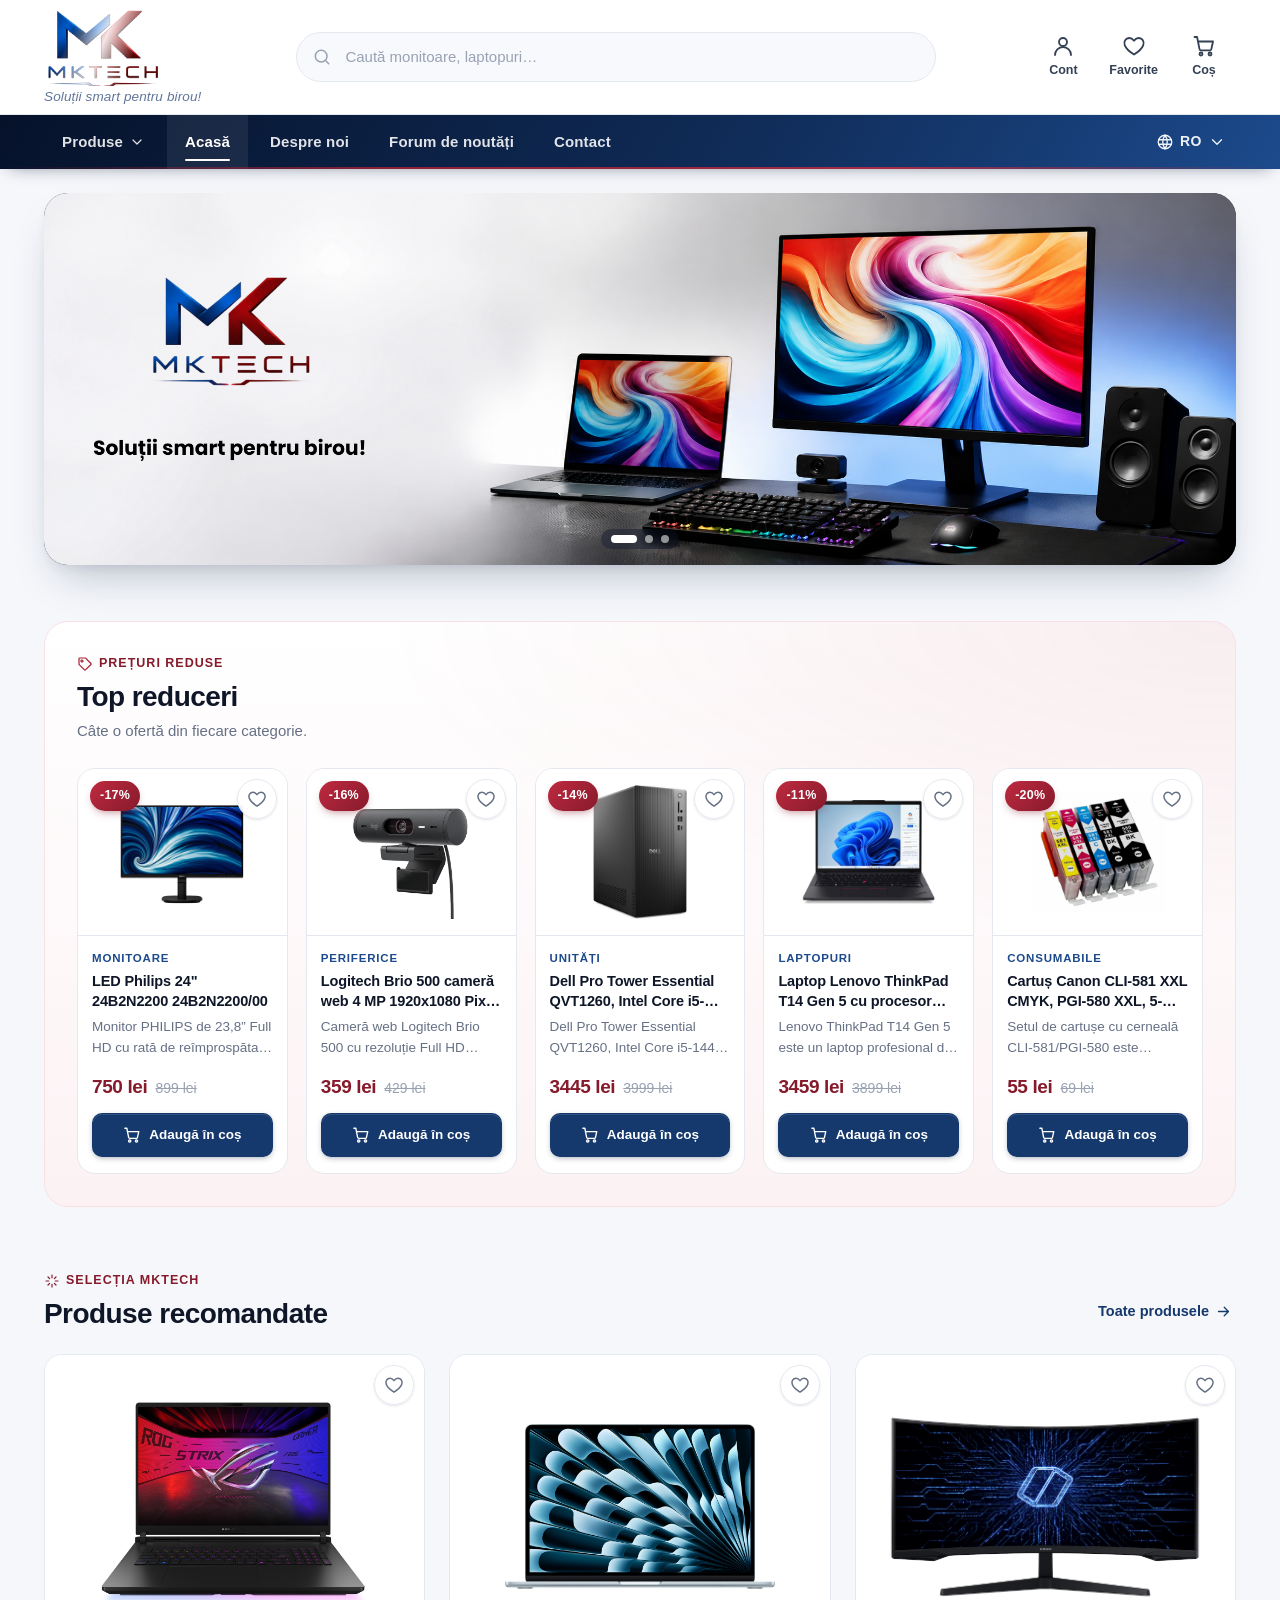
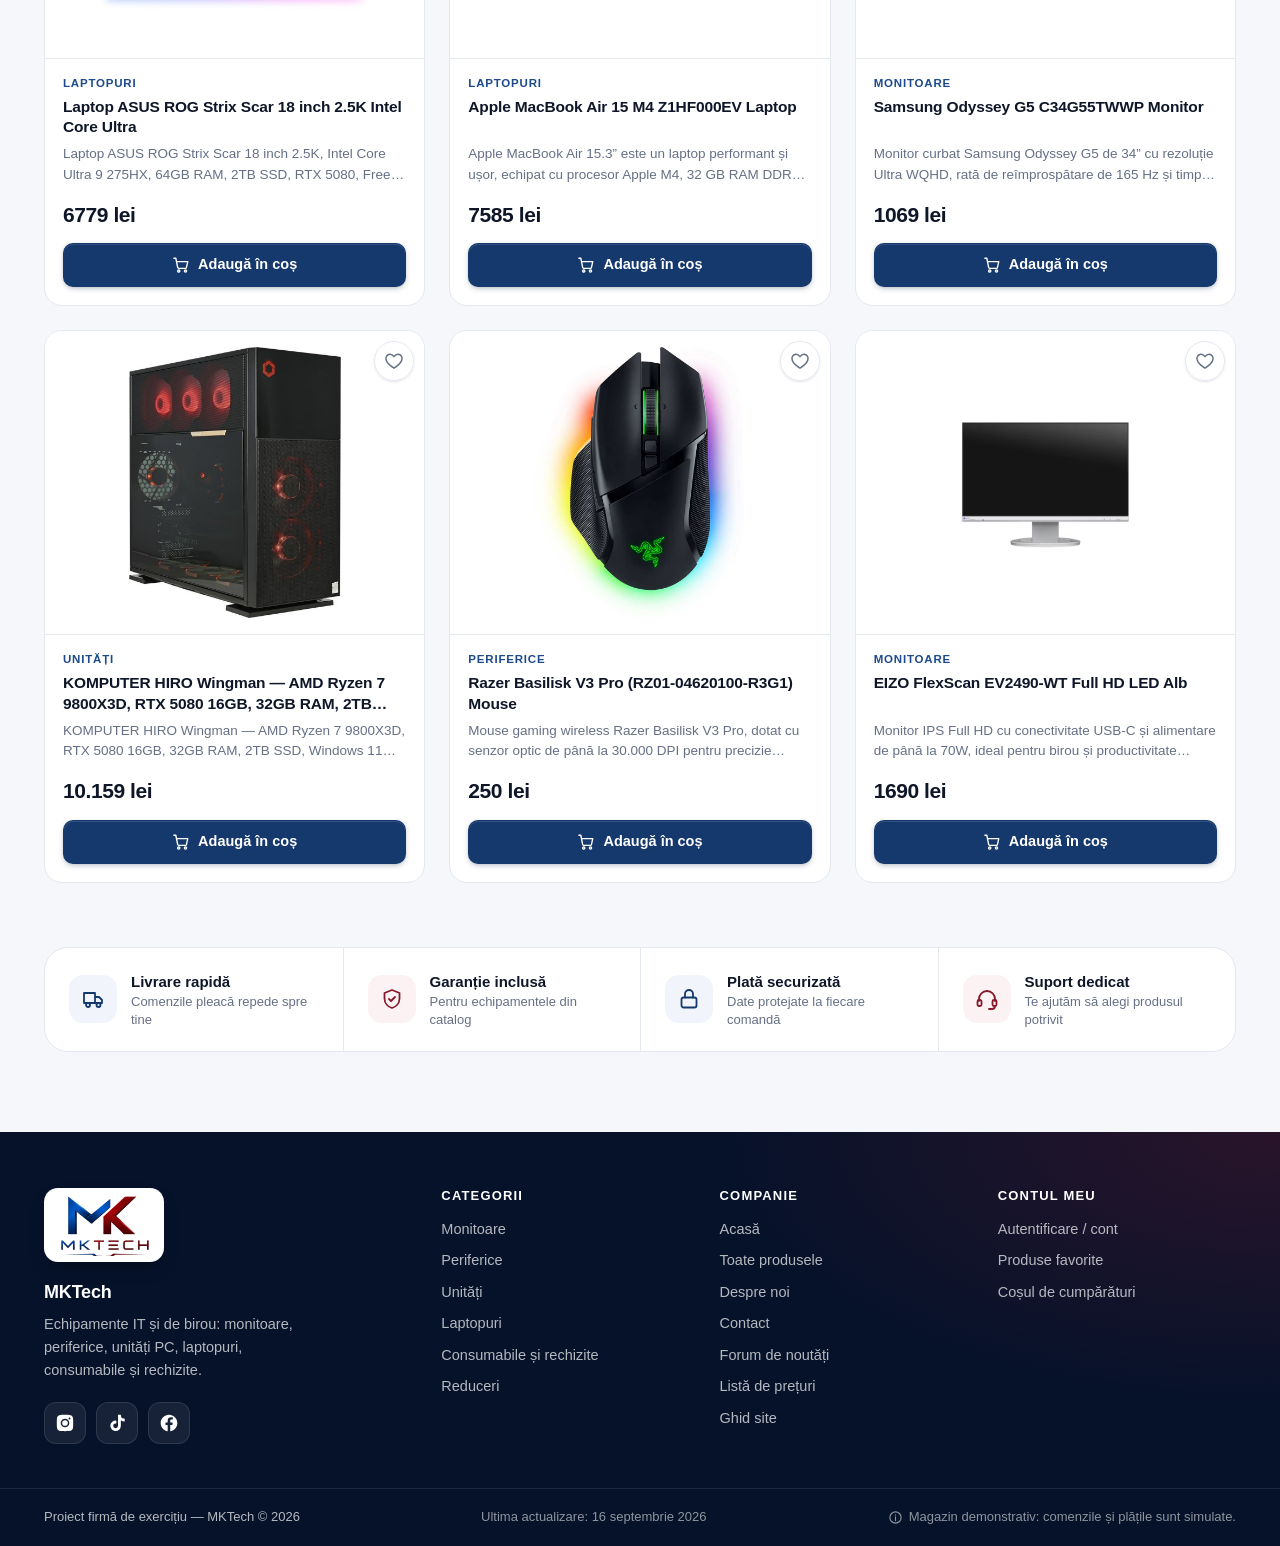
==== commit fd12e4cf: "Add files via upload" ====
--- a/index.html
+++ b/index.html
@@ -27,18 +27,6 @@
       </div>
     </section>
 
-    <!-- Produse recomandate: lista de ID-uri e în script.js → FEATURED_IDS -->
-    <section class="section container" aria-labelledby="featured-title">
-      <div class="section-head">
-        <div>
-          <span class="eyebrow"><span data-icon="sparkle"></span> Selecția MKTech</span>
-          <h2 class="section-title" id="featured-title">Produse recomandate</h2>
-        </div>
-        <a class="section-head__link" href="produse.html">Toate produsele <span data-icon="arrowRight"></span></a>
-      </div>
-      <div class="product-grid" id="featured-grid"></div>
-    </section>
-
     <!-- Top reduceri: lista de ID-uri e în script.js → DEAL_IDS -->
     <section class="section container" aria-labelledby="deals-title">
       <div class="deals-panel">
@@ -51,6 +39,18 @@
         </div>
         <div class="product-grid product-grid--deals" id="deals-grid"></div>
       </div>
+    </section>
+
+    <!-- Produse recomandate: lista de ID-uri e în script.js → FEATURED_IDS -->
+    <section class="section container" aria-labelledby="featured-title">
+      <div class="section-head">
+        <div>
+          <span class="eyebrow"><span data-icon="sparkle"></span> Selecția MKTech</span>
+          <h2 class="section-title" id="featured-title">Produse recomandate</h2>
+        </div>
+        <a class="section-head__link" href="produse.html">Toate produsele <span data-icon="arrowRight"></span></a>
+      </div>
+      <div class="product-grid" id="featured-grid"></div>
     </section>
 
     <section class="trust container" aria-label="De ce să cumperi de la MKTech">
--- a/style.css
+++ b/style.css
@@ -18,6 +18,12 @@
    15. Footer
    16. Notificări (toast)
    17. Responsive & accesibilitate
+   18. Motto sub logo + animația siglei
+   19. Comutatorul de limbă
+   20. Organigramă
+   21. Noutăți
+   22. Listă de prețuri (+ print)
+   23. Situare geografică
    ===================================================================== */
 
 /* ---------- 1. Variabile ---------- */
@@ -3570,6 +3576,806 @@
   height: 16px;
 }
 
+/* ---------- 18. Motto sub logo + animația siglei ---------- */
+.brand {
+  display: inline-flex;
+  flex-direction: column;
+  align-items: flex-start;
+  gap: 3px;
+}
+
+.brand-motto {
+  font-size: 13.5px;
+  font-style: italic;
+  line-height: 1.2;
+  color: #61759a;
+  letter-spacing: 0.01em;
+  white-space: nowrap;
+}
+
+.brand-logo {
+  transition: transform 0.25s var(--ease), filter 0.25s var(--ease);
+}
+
+/* Hover pe logo: mărire ușoară + strălucire discretă */
+.brand:hover .brand-logo,
+.brand:focus-visible .brand-logo {
+  transform: scale(1.05);
+  filter: drop-shadow(0 4px 12px rgba(28, 74, 140, 0.35)) drop-shadow(0 2px 10px rgba(163, 32, 52, 0.22));
+}
+
+/* Luciu care traversează diagonal literele logo-ului, la fiecare ~4,6 secunde.
+   Masca folosește chiar imaginea logo-ului, ca lumina să apară doar pe litere. */
+.brand-logo__shine {
+  display: none;
+  position: absolute;
+  left: -23.5%;
+  top: -60.9%;
+  width: 147%;
+  aspect-ratio: 1;
+  overflow: hidden;
+  pointer-events: none;
+  mix-blend-mode: screen;
+  -webkit-mask-image: var(--logo-url);
+  mask-image: var(--logo-url);
+  -webkit-mask-size: 100% 100%;
+  mask-size: 100% 100%;
+  -webkit-mask-repeat: no-repeat;
+  mask-repeat: no-repeat;
+}
+
+.brand .brand-logo__shine {
+  display: block;
+}
+
+.brand-logo--text .brand-logo__shine {
+  display: none;
+}
+
+.brand-logo__shine::before {
+  content: '';
+  position: absolute;
+  inset: -20% -70%;
+  background: linear-gradient(115deg, transparent 43%, rgba(255, 255, 255, 0.9) 50%, transparent 57%);
+  animation: logoShine 4.6s ease-in-out infinite;
+}
+
+@keyframes logoShine {
+  0% {
+    transform: translateX(-75%);
+  }
+  32%,
+  100% {
+    transform: translateX(75%);
+  }
+}
+
+/* ---------- 19. Comutatorul de limbă ---------- */
+.lang-switch {
+  position: relative;
+  margin-left: auto;
+  flex-shrink: 0;
+}
+
+.lang-switch__toggle {
+  display: flex;
+  align-items: center;
+  gap: 6px;
+  height: 36px;
+  padding: 0 10px;
+  border-radius: 10px;
+  color: rgba(255, 255, 255, 0.92);
+  font-size: 14px;
+  font-weight: 650;
+  transition: background-color 0.2s, color 0.2s;
+}
+
+.lang-switch__toggle:hover,
+.lang-switch.is-open .lang-switch__toggle {
+  background: rgba(255, 255, 255, 0.12);
+  color: #fff;
+}
+
+.lang-switch__toggle .icon {
+  width: 18px;
+  height: 18px;
+}
+
+.lang-switch__chevron {
+  width: 15px;
+  height: 15px;
+  transition: transform 0.25s var(--ease);
+}
+
+.lang-switch.is-open .lang-switch__chevron {
+  transform: rotate(180deg);
+}
+
+.lang-switch__code {
+  font-variant-numeric: tabular-nums;
+  letter-spacing: 0.04em;
+}
+
+.lang-switch__menu {
+  position: absolute;
+  top: calc(100% + 6px);
+  right: 0;
+  z-index: 70;
+  min-width: 196px;
+  padding: 6px;
+  background: var(--surface);
+  border: 1px solid var(--line);
+  border-radius: var(--radius);
+  box-shadow: var(--shadow-lg);
+  animation: dropIn 0.18s var(--ease-out);
+}
+
+.lang-switch__option {
+  display: flex;
+  align-items: center;
+  gap: 10px;
+  width: 100%;
+  padding: 9px 10px;
+  border-radius: 8px;
+  font-size: 14.5px;
+  font-weight: 600;
+  color: var(--ink-700);
+  text-align: left;
+  transition: background-color 0.15s, color 0.15s;
+}
+
+.lang-switch__option:hover {
+  background: var(--navy-50);
+  color: var(--navy-700);
+}
+
+.lang-switch__short {
+  display: inline-grid;
+  place-items: center;
+  min-width: 32px;
+  padding: 3px 6px;
+  border-radius: 6px;
+  background: var(--navy-50);
+  color: var(--navy-700);
+  font-size: 11.5px;
+  font-weight: 800;
+  letter-spacing: 0.05em;
+}
+
+.lang-switch__option.is-active {
+  color: var(--navy-800);
+}
+
+.lang-switch__option.is-active .lang-switch__short {
+  background: var(--navy-700);
+  color: #fff;
+}
+
+.lang-switch__check {
+  width: 17px;
+  height: 17px;
+  margin-left: auto;
+  color: var(--success-600);
+}
+
+/* ---------- 20. Organigramă (despre.html) ---------- */
+.org-chart {
+  --org-line: var(--navy-200);
+  --org-gap: 20px;
+  --org-drop: 28px;
+  display: flex;
+  flex-direction: column;
+  align-items: center;
+}
+
+.org-chart__company {
+  margin-bottom: 18px;
+  font-size: 13px;
+  font-weight: 750;
+  letter-spacing: 0.08em;
+  text-transform: uppercase;
+  color: var(--ink-500);
+}
+
+/* nivelurile de conducere, unul sub altul (AGA → CA → MG) */
+.org-chart__lead {
+  position: relative;
+  display: flex;
+  flex-direction: column;
+  align-items: center;
+  gap: var(--org-drop);
+  padding-bottom: var(--org-drop);
+  width: 100%;
+}
+
+.org-chart__lead::after,
+.org-chart__lead .org-box:not(:last-child)::after {
+  content: '';
+  position: absolute;
+  left: 50%;
+  bottom: calc(-1 * var(--org-drop));
+  width: 2px;
+  height: var(--org-drop);
+  background: var(--org-line);
+}
+
+.org-chart__lead::after {
+  bottom: 0;
+}
+
+.org-chart__branches {
+  display: grid;
+  grid-template-columns: repeat(3, minmax(0, 1fr));
+  gap: var(--org-gap);
+  width: 100%;
+}
+
+.org-chart__branch {
+  position: relative;
+  display: flex;
+  flex-direction: column;
+  align-items: stretch;
+  padding-top: var(--org-drop);
+}
+
+/* linia orizontală care leagă cele trei direcții */
+.org-chart__branch::after {
+  content: '';
+  position: absolute;
+  top: 0;
+  left: calc(var(--org-gap) / -2);
+  right: calc(var(--org-gap) / -2);
+  height: 2px;
+  background: var(--org-line);
+}
+
+.org-chart__branch:first-child::after {
+  left: 50%;
+}
+
+.org-chart__branch:last-child::after {
+  right: 50%;
+}
+
+/* linia verticală spre fiecare cutie de conducere */
+.org-chart__branch::before {
+  content: '';
+  position: absolute;
+  top: 0;
+  left: 50%;
+  width: 2px;
+  height: var(--org-drop);
+  background: var(--org-line);
+}
+
+.org-box {
+  position: relative;
+  display: flex;
+  flex-direction: column;
+  align-items: center;
+  gap: 4px;
+  padding: 18px 20px;
+  text-align: center;
+  background: var(--surface);
+  border: 1px solid var(--line);
+  border-radius: var(--radius-lg);
+  box-shadow: var(--shadow-sm);
+}
+
+.org-box--lead {
+  width: min(100%, 420px);
+  background: var(--grad-navy);
+  border-color: transparent;
+  box-shadow: var(--shadow);
+}
+
+.org-box--manager {
+  justify-content: center;
+}
+
+.org-box__icon {
+  display: grid;
+  place-items: center;
+  width: 42px;
+  height: 42px;
+  margin-bottom: 6px;
+  border-radius: 13px;
+  background: var(--navy-50);
+  color: var(--navy-700);
+}
+
+.org-box__icon .icon {
+  width: 21px;
+  height: 21px;
+}
+
+.org-box__role {
+  font-size: 16px;
+  font-weight: 800;
+  line-height: 1.3;
+  color: var(--ink-900);
+}
+
+.org-box--lead .org-box__role {
+  font-size: 19px;
+  letter-spacing: 0.04em;
+  color: #fff;
+}
+
+.org-box__detail {
+  font-size: 12.5px;
+  color: rgba(255, 255, 255, 0.72);
+}
+
+.org-box__name {
+  font-size: 15px;
+  font-weight: 600;
+  color: var(--navy-700);
+}
+
+/* lista de nume din fiecare cutie */
+.org-people {
+  display: flex;
+  flex-wrap: wrap;
+  justify-content: center;
+  gap: 4px 10px;
+  margin-top: 6px;
+  font-size: 14px;
+  color: var(--ink-700);
+}
+
+.org-box--lead .org-people {
+  margin-top: 8px;
+  color: #fff;
+  font-weight: 600;
+}
+
+.org-box--lead .org-people li {
+  padding: 3px 10px;
+  border-radius: var(--radius-pill);
+  background: rgba(255, 255, 255, 0.14);
+  font-size: 13.5px;
+}
+
+/* birourile din subordinea fiecărui manager */
+.org-offices {
+  position: relative;
+  display: grid;
+  grid-template-columns: minmax(0, 1fr);
+  gap: 14px;
+  margin-top: var(--org-drop);
+}
+
+.org-offices::before {
+  content: '';
+  position: absolute;
+  top: calc(-1 * var(--org-drop));
+  left: 50%;
+  width: 2px;
+  height: var(--org-drop);
+  background: var(--org-line);
+}
+
+.org-office-group {
+  --sub-gap: 14px;
+  display: flex;
+  flex-direction: column;
+}
+
+.org-office {
+  padding: 18px 16px;
+  text-align: center;
+  background: var(--surface);
+  border: 1px solid var(--line);
+  border-radius: var(--radius-lg);
+  box-shadow: var(--shadow-sm);
+}
+
+.org-office__title {
+  font-size: 16px;
+  font-weight: 800;
+  color: var(--navy-800);
+  letter-spacing: -0.01em;
+}
+
+.org-office__detail {
+  margin-top: 3px;
+  font-size: 12.5px;
+  color: var(--ink-500);
+}
+
+.org-office .org-people {
+  gap: 7px;
+  margin-top: 12px;
+  padding-top: 12px;
+  border-top: 1px solid var(--line);
+  font-size: 14.5px;
+  color: var(--ink-700);
+}
+
+.org-office .org-people li {
+  padding: 4px 12px;
+  border-radius: var(--radius-pill);
+  background: var(--navy-50);
+  color: var(--navy-800);
+  font-weight: 600;
+}
+
+.org-office--sub .org-people li {
+  background: var(--surface);
+  border: 1px solid var(--line);
+}
+
+/* birourile aflate în subordinea altui birou (ex. sub B. Com) */
+.org-suboffices {
+  display: grid;
+  gap: var(--sub-gap);
+  margin-top: var(--sub-gap);
+  padding-left: 30px;
+}
+
+.org-office--sub {
+  position: relative;
+  padding: 14px 14px;
+  background: var(--surface-2);
+  box-shadow: none;
+}
+
+/* linia verticală care coboară din biroul superior */
+.org-office--sub::after {
+  content: '';
+  position: absolute;
+  top: calc(-1 * var(--sub-gap));
+  bottom: 0;
+  left: -18px;
+  width: 2px;
+  background: var(--org-line);
+}
+
+.org-office--sub:last-child::after {
+  bottom: 50%;
+}
+
+/* linia orizontală spre fiecare birou subordonat */
+.org-office--sub::before {
+  content: '';
+  position: absolute;
+  top: 50%;
+  left: -18px;
+  width: 18px;
+  height: 2px;
+  background: var(--org-line);
+}
+
+.org-office--sub .org-office__title {
+  font-size: 15px;
+}
+
+.org-office--sub .org-people {
+  font-size: 14.5px;
+}
+
+/* organigrama ca imagine */
+.org-image {
+  margin: 0;
+}
+
+.org-image__frame {
+  padding: 20px;
+  background: var(--surface);
+  border: 1px solid var(--line);
+  border-radius: var(--radius-xl);
+  box-shadow: var(--shadow-sm);
+  overflow-x: auto;
+}
+
+.org-image__frame img {
+  width: 100%;
+  height: auto;
+  border-radius: var(--radius);
+}
+
+.org-image__hint {
+  display: none;
+  margin-top: 10px;
+  font-size: 13px;
+  color: var(--ink-500);
+  text-align: center;
+}
+
+/* ---------- 20B. Galerie foto echipă (despre.html) ---------- */
+.gallery-grid {
+  display: grid;
+  grid-template-columns: repeat(6, minmax(0, 1fr));
+  gap: 16px;
+}
+
+.gallery-item {
+  margin: 0;
+  grid-column: span 2;
+  overflow: hidden;
+  border-radius: var(--radius-lg);
+  border: 1px solid var(--line);
+  background: var(--surface-2);
+}
+
+/* primele două poze sunt mai mari (rândul de sus) */
+.gallery-item:nth-child(1),
+.gallery-item:nth-child(2) {
+  grid-column: span 3;
+}
+
+.gallery-item img {
+  width: 100%;
+  height: 100%;
+  aspect-ratio: 4 / 3;
+  object-fit: cover;
+  transition: transform 0.4s var(--ease-out);
+}
+
+.gallery-item:hover img {
+  transform: scale(1.03);
+}
+
+/* ---------- 21. Noutăți ---------- */
+.news-list {
+  display: grid;
+  gap: 20px;
+  max-width: 780px;
+}
+
+.news-card {
+  overflow: hidden;
+  padding: 0;
+  background: var(--surface);
+  border: 1px solid var(--line);
+  border-left: 5px solid var(--navy-700);
+  border-radius: var(--radius-lg);
+  transition: box-shadow 0.25s var(--ease), transform 0.25s var(--ease);
+}
+
+.news-card:nth-child(even) {
+  border-left-color: var(--wine-600);
+}
+
+.news-card:hover {
+  transform: translateY(-2px);
+  box-shadow: var(--shadow);
+}
+
+.news-card__media {
+  position: relative;
+  display: block;
+  aspect-ratio: 16 / 9;
+  background: var(--surface-2);
+  border-bottom: 1px solid var(--line);
+}
+
+.news-card__media img {
+  position: absolute;
+  inset: 0;
+  width: 100%;
+  height: 100%;
+  object-fit: cover;
+}
+
+/* se vede doar cât timp lipsește poza */
+.news-card__soon {
+  position: absolute;
+  inset: 0;
+  display: grid;
+  place-items: center;
+  color: var(--ink-400);
+  font-size: 14px;
+  font-weight: 600;
+}
+
+.news-card__body {
+  padding: 22px 26px 26px;
+}
+
+.news-card__date {
+  display: inline-flex;
+  align-items: center;
+  gap: 7px;
+  font-size: 12.5px;
+  font-weight: 750;
+  letter-spacing: 0.06em;
+  text-transform: uppercase;
+  color: var(--ink-500);
+}
+
+.news-card__date .icon {
+  width: 16px;
+  height: 16px;
+  color: var(--navy-600);
+}
+
+.news-card__title {
+  margin-top: 8px;
+  font-size: 21px;
+  font-weight: 800;
+}
+
+.news-card__text {
+  margin-top: 8px;
+  color: var(--ink-600);
+  line-height: 1.7;
+}
+
+.news-card__text a {
+  font-weight: 650;
+  text-decoration: underline;
+  text-underline-offset: 3px;
+  text-decoration-color: var(--navy-200);
+}
+
+.news-card__text a:hover {
+  text-decoration-color: currentColor;
+}
+
+/* ---------- 22. Listă de prețuri ---------- */
+.pricelist-cat {
+  margin-top: 40px;
+}
+
+.pricelist-cat__title {
+  display: flex;
+  align-items: center;
+  gap: 10px;
+  margin-bottom: 14px;
+  font-size: 22px;
+  font-weight: 800;
+}
+
+.pricelist-cat__title .icon {
+  width: 24px;
+  height: 24px;
+  color: var(--navy-600);
+}
+
+.pricelist-table {
+  width: 100%;
+  border-collapse: separate;
+  border-spacing: 0;
+  background: var(--surface);
+  border: 1px solid var(--line);
+  border-radius: var(--radius-lg);
+  overflow: hidden;
+  font-variant-numeric: tabular-nums;
+}
+
+.pricelist-table th {
+  padding: 12px 16px;
+  text-align: left;
+  font-size: 12px;
+  font-weight: 750;
+  letter-spacing: 0.06em;
+  text-transform: uppercase;
+  color: var(--ink-500);
+  background: var(--surface-2);
+  border-bottom: 1px solid var(--line);
+}
+
+.pricelist-table td {
+  padding: 12px 16px;
+  border-bottom: 1px solid var(--line);
+  vertical-align: middle;
+}
+
+.pricelist-table tbody tr:last-child td {
+  border-bottom: 0;
+}
+
+.pricelist-table tbody tr:hover {
+  background: var(--navy-50);
+}
+
+.pricelist-table__name a {
+  color: var(--ink-900);
+  font-weight: 600;
+}
+
+.pricelist-table__name a:hover {
+  color: var(--navy-600);
+  text-decoration: underline;
+}
+
+.pricelist-table__code {
+  width: 1%;
+  white-space: nowrap;
+  font-size: 13px;
+  color: var(--ink-500);
+}
+
+.pricelist-table__price {
+  width: 1%;
+  white-space: nowrap;
+  text-align: right;
+}
+
+.pricelist-table__price s {
+  margin-right: 8px;
+  font-size: 13px;
+  color: var(--ink-400);
+}
+
+.pricelist-table__price strong {
+  font-size: 16px;
+  color: var(--ink-900);
+}
+
+.pricelist-table__price .is-sale {
+  color: var(--wine-700);
+}
+
+.table-scroll {
+  overflow-x: auto;
+  border-radius: var(--radius-lg);
+}
+
+.print-head {
+  display: none;
+}
+
+/* ---------- 23. Situare geografică (contact.html) ---------- */
+.geo-layout {
+  display: grid;
+  grid-template-columns: minmax(0, 0.85fr) minmax(0, 1.15fr);
+  gap: 20px;
+  align-items: stretch;
+}
+
+.map-embed {
+  display: grid;
+  place-items: center;
+  min-height: 300px;
+  padding: 24px;
+  border: 2px dashed var(--line-strong);
+  border-radius: var(--radius-xl);
+  background: repeating-linear-gradient(45deg, var(--surface-2) 0 14px, #fff 14px 28px);
+}
+
+.map-embed__hint {
+  display: flex;
+  align-items: center;
+  gap: 10px;
+  max-width: 46ch;
+  color: var(--ink-500);
+  font-size: 14px;
+  line-height: 1.6;
+}
+
+.map-embed__hint .icon {
+  width: 22px;
+  height: 22px;
+  flex-shrink: 0;
+  color: var(--navy-600);
+}
+
+/* după ce lipești harta, cadrul punctat și textul ajutător dispar automat */
+.map-embed:has(iframe) {
+  padding: 0;
+  border: 1px solid var(--line);
+  background: none;
+  overflow: hidden;
+}
+
+.map-embed:has(iframe) .map-embed__hint {
+  display: none;
+}
+
+.map-embed iframe {
+  width: 100%;
+  min-height: 320px;
+  border: 0;
+  display: block;
+}
+
+.footer-bottom__updated {
+  color: rgba(255, 255, 255, 0.55);
+}
+
 /* ---------- 17. Responsive & accesibilitate ---------- */
 
 /* Laptop mic */
@@ -4707,3 +5513,468 @@
     transition-duration: 0.01ms !important;
   }
 }
+
+/* ---------- 24. Responsive pentru elementele noi ---------- */
+@media (max-width: 991px) {
+  .brand-motto {
+    font-size: 12px;
+  }
+
+  .lang-switch {
+    margin-left: auto;
+    margin-right: 2px;
+  }
+
+  /* Organigrama devine o coloană verticală pe ecrane mici */
+  .org-chart {
+    --org-drop: 20px;
+  }
+
+  .org-chart__lead .org-box--lead {
+    width: 100%;
+  }
+
+  .org-chart__branches {
+    grid-template-columns: minmax(0, 1fr);
+    gap: 26px;
+  }
+
+
+  .org-chart__branch::after {
+    left: 50%;
+    right: auto;
+    width: 2px;
+    height: 0;
+  }
+
+  .org-chart__branch:first-child::after,
+  .org-chart__branch:last-child::after {
+    left: 50%;
+    right: auto;
+  }
+
+  .org-box {
+    padding: 16px;
+  }
+
+  .org-box__role {
+    font-size: 15px;
+  }
+
+  .gallery-grid {
+    gap: 12px;
+  }
+
+  .gallery-item:nth-child(1),
+  .gallery-item:nth-child(2) {
+    grid-column: span 3;
+  }
+
+  .geo-layout {
+    grid-template-columns: minmax(0, 1fr);
+  }
+
+  .map-embed {
+    min-height: 220px;
+  }
+}
+
+@media (max-width: 599px) {
+  .brand-motto {
+    font-size: 11px;
+  }
+
+  .lang-switch__toggle {
+    gap: 4px;
+    padding: 0 8px;
+  }
+
+  .lang-switch__menu {
+    min-width: 180px;
+  }
+
+  .news-card {
+    border-radius: var(--radius);
+  }
+
+  .news-card__body {
+    padding: 16px;
+  }
+
+  .news-card__title {
+    font-size: 18px;
+  }
+
+  .news-card__text {
+    font-size: 14px;
+  }
+
+  .pricelist-cat {
+    margin-top: 28px;
+  }
+
+  .pricelist-cat__title {
+    font-size: 19px;
+  }
+
+  .pricelist-table th {
+    padding: 9px 10px;
+    font-size: 10.5px;
+  }
+
+  .pricelist-table td {
+    padding: 10px;
+    font-size: 13px;
+  }
+
+  .pricelist-table__code {
+    font-size: 11.5px;
+  }
+
+  .pricelist-table__price strong {
+    font-size: 14px;
+  }
+
+  .pricelist-table__price s {
+    display: block;
+    margin: 0 0 2px;
+    font-size: 11.5px;
+  }
+
+  /* pe telefon lăsăm textul să curgă pe mai multe rânduri, ca tabelul să încapă pe ecran */
+  .pricelist-table {
+    table-layout: fixed;
+  }
+
+  .pricelist-table th:nth-child(1) {
+    width: 48%;
+  }
+
+  .pricelist-table th:nth-child(2) {
+    width: 27%;
+  }
+
+  .pricelist-table th:nth-child(3) {
+    width: 25%;
+  }
+
+  .pricelist-table__name {
+    overflow-wrap: anywhere;
+  }
+
+  .pricelist-table__code,
+  .pricelist-table__price {
+    width: auto;
+    white-space: normal;
+    overflow-wrap: anywhere;
+  }
+
+  .org-box__name {
+    font-size: 14px;
+  }
+
+  .org-image__frame {
+    padding: 12px;
+  }
+
+  .org-image__frame img {
+    width: auto;
+    min-width: 680px;
+    max-width: none;
+  }
+
+  .org-image__hint {
+    display: block;
+  }
+
+  .org-offices {
+    gap: 12px;
+  }
+
+  .org-office {
+    padding: 14px;
+  }
+
+  .org-office__title {
+    font-size: 15px;
+  }
+
+  .org-office .org-people {
+    font-size: 14px;
+  }
+
+  .org-suboffices {
+    padding-left: 24px;
+  }
+
+  /* galeria foto: 2 coloane, prima poză pe toată lățimea */
+  .gallery-grid {
+    grid-template-columns: repeat(2, minmax(0, 1fr));
+    gap: 10px;
+  }
+
+  .gallery-item,
+  .gallery-item:nth-child(1),
+  .gallery-item:nth-child(2) {
+    grid-column: span 1;
+    border-radius: var(--radius);
+  }
+
+  .gallery-item:nth-child(1) {
+    grid-column: span 2;
+  }
+}
+
+@media (max-width: 339px) {
+  .brand-motto {
+    display: none;
+  }
+}
+
+/* ---------- 25. Print (mai ales pentru lista de prețuri) ---------- */
+@media print {
+  .site-header,
+  .main-nav,
+  .site-footer,
+  .toast-region,
+  .breadcrumb,
+  .skip-link,
+  .no-print {
+    display: none !important;
+  }
+
+  body {
+    background: #fff;
+    color: #000;
+    font-size: 10.5pt;
+  }
+
+  .container {
+    max-width: none;
+    padding: 0;
+  }
+
+  .print-head {
+    display: block;
+    margin-bottom: 8mm;
+    padding-bottom: 3mm;
+    border-bottom: 2px solid #000;
+    font-size: 12pt;
+    font-weight: 800;
+  }
+
+  .page-head {
+    padding: 0 0 5mm;
+  }
+
+  .page-title {
+    font-size: 17pt;
+  }
+
+  .page-subtitle {
+    font-size: 10pt;
+    color: #333;
+  }
+
+  .pricelist-cat {
+    margin-top: 6mm;
+    break-inside: avoid;
+    page-break-inside: avoid;
+  }
+
+  .pricelist-cat__title {
+    font-size: 12.5pt;
+  }
+
+  .pricelist-table {
+    border: 1px solid #999;
+    border-radius: 0;
+  }
+
+  .pricelist-table th {
+    background: #eee !important;
+    color: #000;
+    padding: 2mm 3mm;
+    -webkit-print-color-adjust: exact;
+    print-color-adjust: exact;
+  }
+
+  .pricelist-table td {
+    padding: 1.8mm 3mm;
+    border-bottom: 1px solid #ccc;
+  }
+
+  .pricelist-table tbody tr:hover {
+    background: none;
+  }
+
+  .pricelist-table__price .is-sale {
+    color: #000;
+  }
+
+  a {
+    color: #000;
+    text-decoration: none;
+  }
+
+  @page {
+    margin: 14mm;
+  }
+}
+
+/* ---------- 26. Elemente adăugate în runda 3 ---------- */
+
+/* Poza de grup a echipei (despre.html) */
+.team-photo {
+  margin: 24px 0 0;
+}
+
+.team-photo img {
+  width: 100%;
+  aspect-ratio: 21 / 9;
+  object-fit: cover;
+  border-radius: var(--radius-xl);
+  border: 1px solid var(--line);
+  box-shadow: var(--shadow);
+  background: var(--surface-2);
+}
+
+/* secțiunea „Povestea noastră” pe toată lățimea (fără caseta vizuală laterală) */
+.about-story--full {
+  grid-template-columns: minmax(0, 1fr);
+  max-width: 78ch;
+}
+
+/* Harta încorporată din contact.html */
+.map-embed iframe {
+  border-radius: var(--radius-xl);
+}
+
+/* Informații de livrare și plată, în coș */
+.checkout-info {
+  display: grid;
+  gap: 10px;
+  margin: 4px 0 16px;
+  padding-top: 16px;
+  border-top: 1px dashed var(--line-strong);
+}
+
+.checkout-info li {
+  display: flex;
+  align-items: flex-start;
+  gap: 10px;
+  font-size: 13.5px;
+  line-height: 1.5;
+  color: var(--ink-600);
+}
+
+.checkout-info .icon {
+  width: 18px;
+  height: 18px;
+  flex-shrink: 0;
+  margin-top: 1px;
+  color: var(--navy-600);
+}
+
+.order-success__email {
+  display: flex;
+  align-items: flex-start;
+  justify-content: center;
+  gap: 10px;
+  max-width: 520px;
+  margin: 22px auto 0;
+  font-size: 14px;
+  line-height: 1.55;
+  color: var(--ink-600);
+  text-align: left;
+}
+
+.order-success__email .icon {
+  width: 18px;
+  height: 18px;
+  flex-shrink: 0;
+  margin-top: 2px;
+  color: var(--navy-600);
+}
+
+/* Mesaj scurt (ex. „Momentan nu există produse la reducere.”) */
+.empty-note {
+  padding: 40px 20px;
+  text-align: center;
+  color: var(--ink-500);
+  font-size: 16px;
+}
+
+/* Ghidul site-ului */
+.guide-list {
+  display: grid;
+  gap: 14px;
+  max-width: 820px;
+  padding-bottom: 8px;
+}
+
+.guide-item {
+  padding: 18px 22px;
+  background: var(--surface);
+  border: 1px solid var(--line);
+  border-radius: var(--radius-lg);
+  transition: border-color 0.2s, box-shadow 0.2s;
+}
+
+.guide-item:hover {
+  border-color: var(--navy-100);
+  box-shadow: var(--shadow-sm);
+}
+
+.guide-item__link {
+  font-size: 17px;
+  font-weight: 750;
+  color: var(--navy-700);
+}
+
+.guide-item__link:hover {
+  text-decoration: underline;
+  text-underline-offset: 3px;
+}
+
+.guide-item__text {
+  margin-top: 4px;
+  font-size: 14.5px;
+  color: var(--ink-600);
+}
+
+.guide-sub {
+  display: flex;
+  flex-wrap: wrap;
+  gap: 8px;
+  margin-top: 12px;
+}
+
+.guide-sub a {
+  display: inline-flex;
+  padding: 5px 12px;
+  border-radius: var(--radius-pill);
+  background: var(--navy-50);
+  color: var(--navy-700);
+  font-size: 13.5px;
+  font-weight: 600;
+}
+
+.guide-sub a:hover {
+  background: var(--navy-100);
+}
+
+@media (max-width: 599px) {
+  .team-photo img {
+    aspect-ratio: 4 / 3;
+    border-radius: var(--radius-lg);
+  }
+
+  .guide-item {
+    padding: 14px 16px;
+  }
+
+  .guide-item__link {
+    font-size: 16px;
+  }
+}
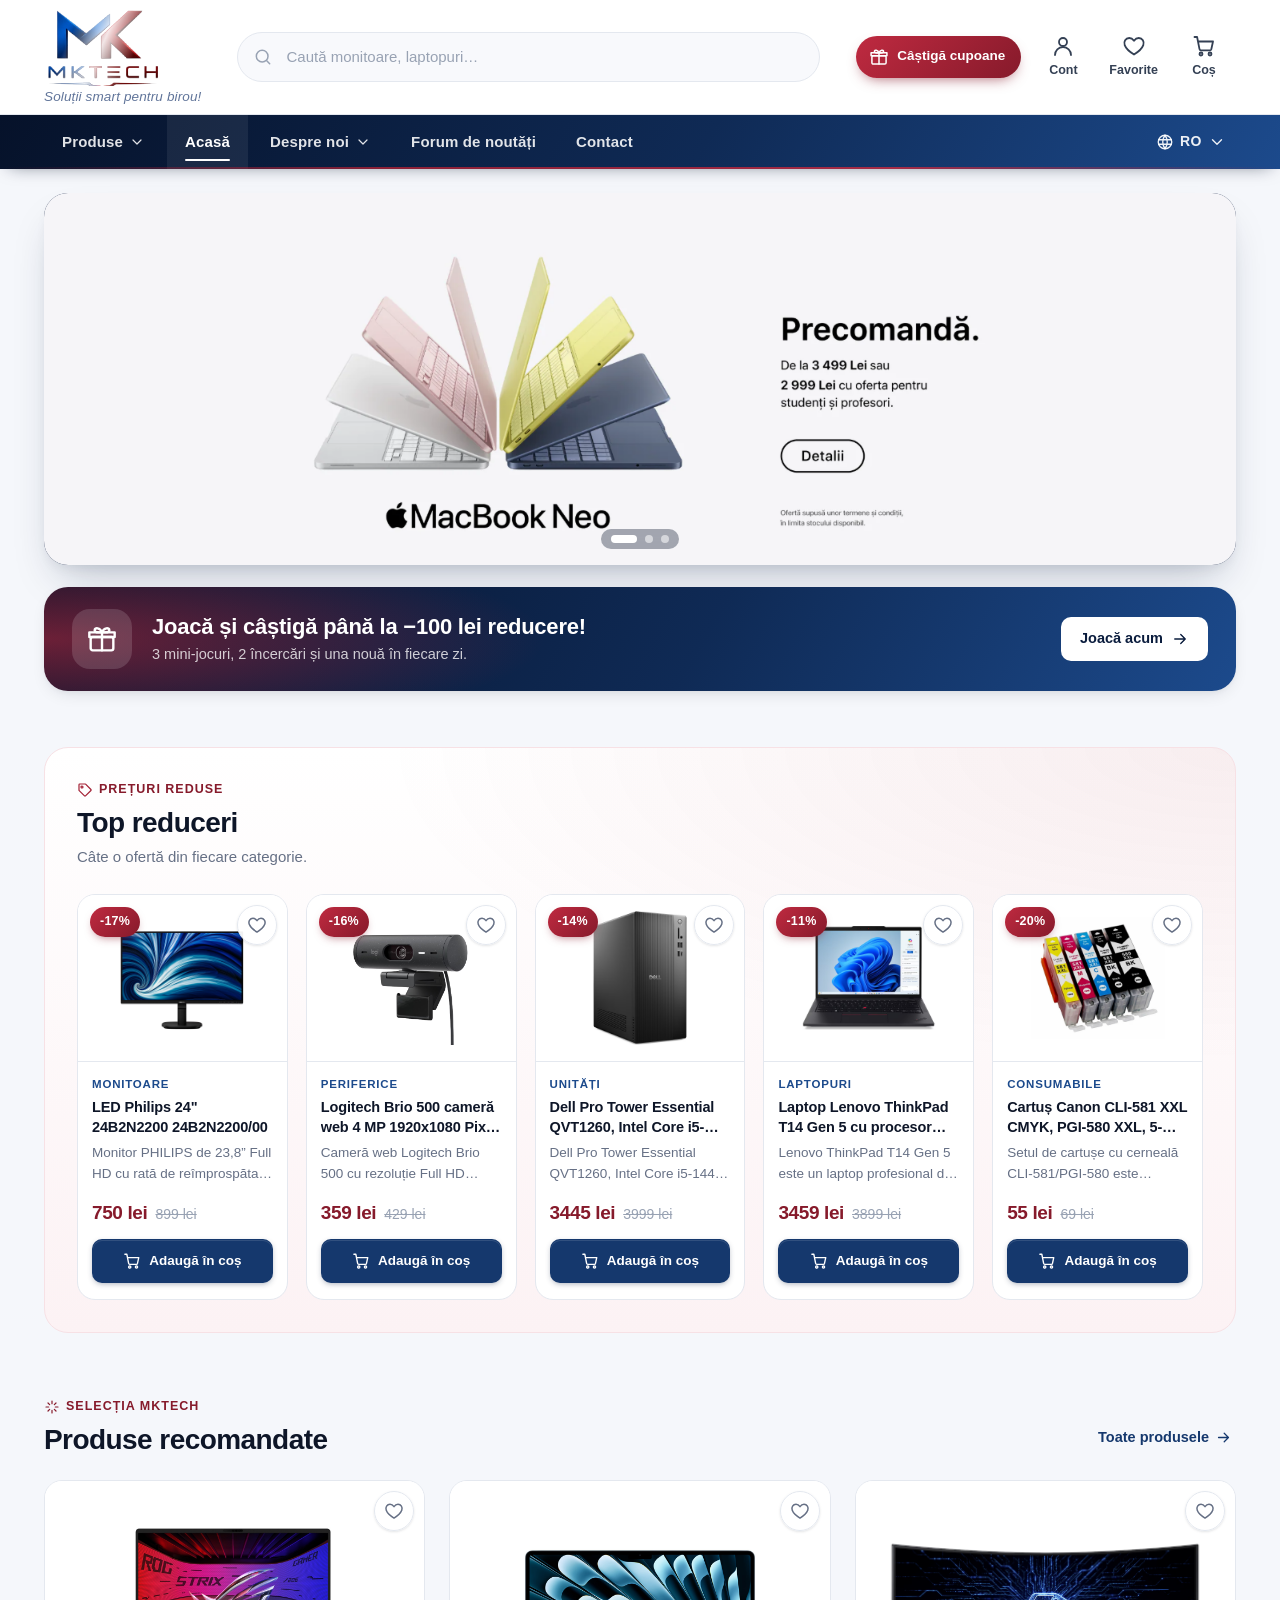
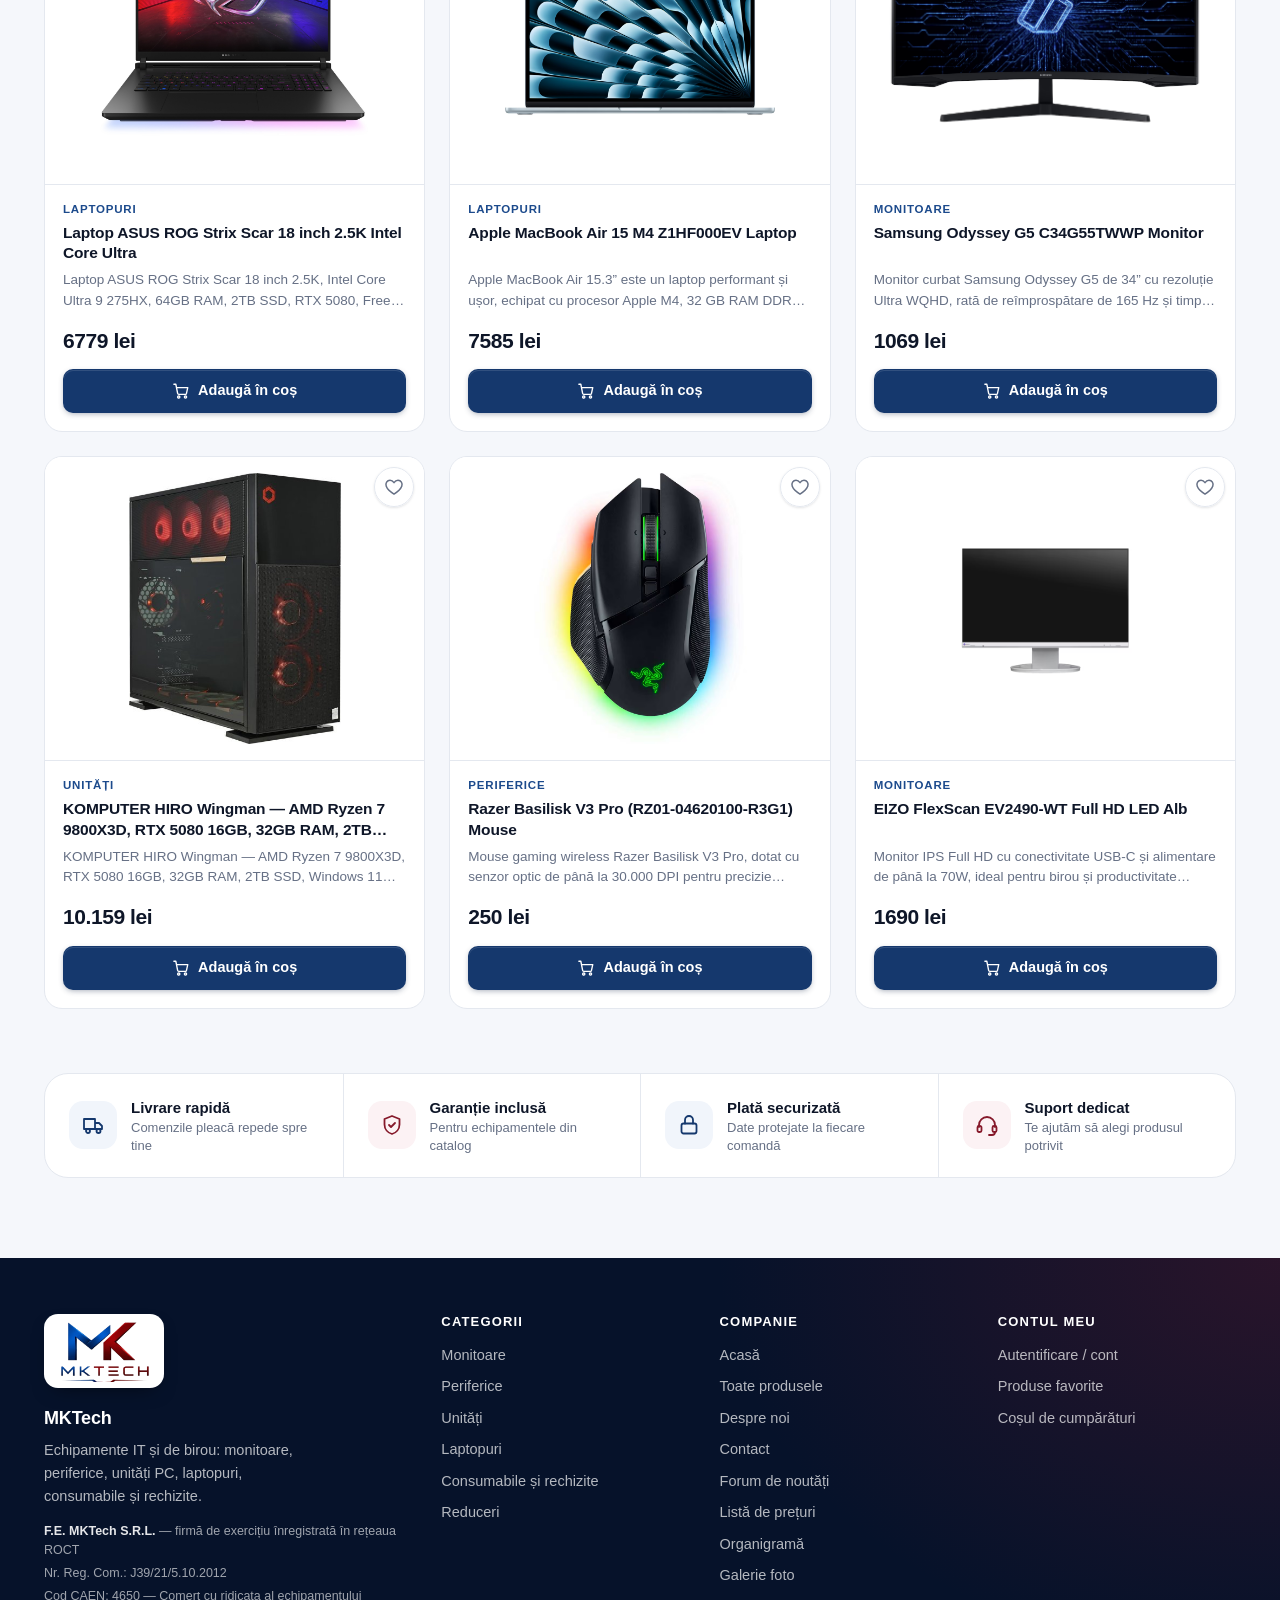
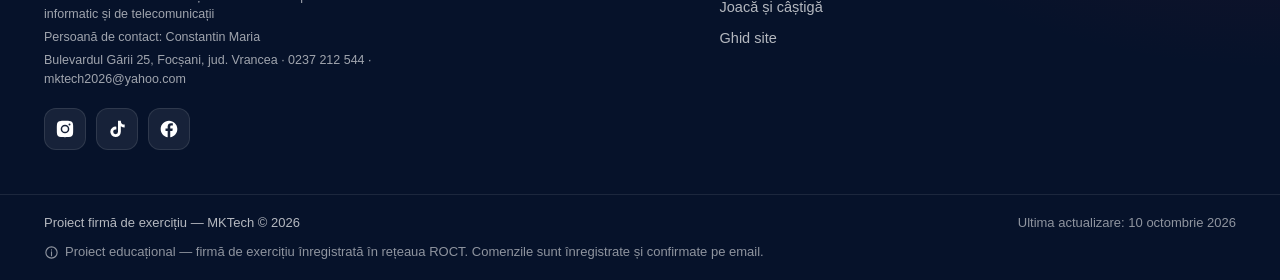
==== commit 5bf0eef9: "Add files via upload" ====
--- a/index.html
+++ b/index.html
@@ -25,6 +25,18 @@
         <button class="carousel__btn carousel__btn--next" type="button" aria-label="Bannerul următor"><span data-icon="chevronRight"></span></button>
         <div class="carousel__dots"></div>
       </div>
+    </section>
+
+    <!-- Banda „Joacă și câștigă” → joc.html (mini-jocurile cu cupoane) -->
+    <section class="container play-band-wrap" aria-labelledby="play-title">
+      <a class="play-band" href="joc.html">
+        <span class="play-band__gift" aria-hidden="true"><span data-icon="gift"></span></span>
+        <span class="play-band__text">
+          <span class="play-band__title" id="play-title">Joacă și câștigă până la −100 lei reducere!</span>
+          <span class="play-band__sub">3 mini-jocuri, 2 încercări și una nouă în fiecare zi.</span>
+        </span>
+        <span class="btn play-band__btn">Joacă acum <span data-icon="arrowRight"></span></span>
+      </a>
     </section>
 
     <!-- Top reduceri: lista de ID-uri e în script.js → DEAL_IDS -->
--- a/style.css
+++ b/style.css
@@ -3438,14 +3438,17 @@
 
 .footer-bottom__note {
   display: inline-flex;
-  align-items: center;
+  align-items: flex-start;
   gap: 6px;
   color: rgba(255, 255, 255, 0.55);
 }
 
+/* iconița stă lângă primul rând, și când textul se rupe pe mai multe rânduri */
 .footer-bottom__note .icon {
+  flex-shrink: 0;
   width: 15px;
   height: 15px;
+  margin-top: 3px;
 }
 
 /* ---------- 16. Notificări (toast) ---------- */
@@ -5978,3 +5981,2139 @@
     font-size: 16px;
   }
 }
+
+/* ---------- 27. Galerie foto, lupă și perechea de organigrame ---------- */
+.photo-grid {
+  display: grid;
+  grid-template-columns: repeat(4, minmax(0, 1fr));
+  gap: 16px;
+  padding-bottom: 8px;
+}
+
+.photo-item {
+  position: relative;
+  display: block;
+  width: 100%;
+  aspect-ratio: 1;
+  overflow: hidden;
+  border-radius: var(--radius-lg);
+  border: 1px solid var(--line);
+  background: var(--surface-2);
+  transition: transform 0.25s var(--ease-out), box-shadow 0.25s var(--ease-out);
+}
+
+.photo-item img {
+  position: absolute;
+  inset: 0;
+  width: 100%;
+  height: 100%;
+  object-fit: cover;
+}
+
+.photo-item__soon,
+.org-pair__soon {
+  position: absolute;
+  inset: 0;
+  display: grid;
+  place-items: center;
+  padding: 10px;
+  text-align: center;
+  color: var(--ink-400);
+  font-size: 13.5px;
+  font-weight: 600;
+}
+
+.photo-item:hover {
+  transform: scale(1.03);
+  box-shadow: var(--shadow-lg);
+  z-index: 1;
+}
+
+.photo-item.is-empty {
+  cursor: default;
+}
+
+.photo-item.is-empty:hover {
+  transform: none;
+  box-shadow: none;
+}
+
+/* cele două organigrame, una lângă alta, fiecare cu titlul ei deasupra.
+   În HTML ordinea este: titlu 1, imagine 1, titlu 2, imagine 2. Grila se umple pe coloane,
+   deci cele două titluri ajung pe același rând și au aceeași înălțime,
+   iar imaginile încep la același nivel, oricât de lung ar fi textul. */
+.section.org-section {
+  padding-top: 28px;
+}
+
+.org-pair {
+  display: grid;
+  grid-template-columns: repeat(2, minmax(0, 1fr));
+  grid-template-rows: auto auto;
+  grid-auto-flow: column;
+  gap: 20px;
+}
+
+.org-pair__item {
+  margin: 0;
+}
+
+.org-pair__frame {
+  position: relative;
+  display: block;
+  width: 100%;
+  aspect-ratio: 16 / 10;
+  padding: 16px;
+  background: #fff;
+  border: 1px solid var(--line);
+  border-radius: var(--radius-xl);
+  box-shadow: var(--shadow-sm);
+  transition: box-shadow 0.25s var(--ease), border-color 0.2s;
+}
+
+.org-pair__frame:hover {
+  border-color: var(--navy-200);
+  box-shadow: var(--shadow);
+}
+
+.org-pair__frame img {
+  position: relative;
+  width: 100%;
+  height: 100%;
+  object-fit: contain;
+}
+
+.org-pair__frame.is-empty {
+  cursor: default;
+}
+
+.org-pair__caption {
+  margin-top: 10px;
+  text-align: center;
+  font-size: 14px;
+  color: var(--ink-600);
+}
+
+.org-pair__hint {
+  margin-top: 14px;
+  text-align: center;
+  font-size: 13.5px;
+  color: var(--ink-500);
+}
+
+/* banda cu butonul spre galeria completă */
+.gallery-cta {
+  display: flex;
+  flex-wrap: wrap;
+  align-items: center;
+  justify-content: space-between;
+  gap: 18px;
+  padding: 26px 30px;
+  background: var(--surface);
+  border: 1px solid var(--line);
+  border-radius: var(--radius-xl);
+}
+
+.gallery-cta__title {
+  font-size: 21px;
+  font-weight: 800;
+}
+
+.gallery-cta__text {
+  margin-top: 4px;
+  color: var(--ink-500);
+}
+
+/* lupa (lightbox) */
+.lightbox {
+  position: fixed;
+  inset: 0;
+  z-index: 150;
+  display: flex;
+  align-items: center;
+  justify-content: center;
+  gap: 12px;
+  padding: 24px;
+  background: rgba(6, 18, 42, 0.92);
+  -webkit-backdrop-filter: blur(4px);
+  backdrop-filter: blur(4px);
+  animation: fadeIn 0.2s var(--ease);
+}
+
+.lightbox__figure {
+  margin: 0;
+  max-width: min(1100px, 100%);
+  max-height: 100%;
+  display: flex;
+  flex-direction: column;
+  align-items: center;
+  gap: 12px;
+}
+
+.lightbox__img {
+  max-width: 100%;
+  max-height: calc(100vh - 120px);
+  object-fit: contain;
+  background: #fff;
+  border-radius: var(--radius);
+}
+
+.lightbox__counter {
+  color: rgba(255, 255, 255, 0.8);
+  font-size: 14px;
+  font-variant-numeric: tabular-nums;
+}
+
+.lightbox__close,
+.lightbox__nav {
+  display: grid;
+  place-items: center;
+  width: 46px;
+  height: 46px;
+  flex-shrink: 0;
+  border-radius: 50%;
+  background: rgba(255, 255, 255, 0.14);
+  color: #fff;
+  transition: background-color 0.2s;
+}
+
+.lightbox__close:hover,
+.lightbox__nav:hover {
+  background: rgba(255, 255, 255, 0.28);
+}
+
+.lightbox__close {
+  position: absolute;
+  top: 18px;
+  right: 18px;
+}
+
+.lightbox__close .icon,
+.lightbox__nav .icon {
+  width: 24px;
+  height: 24px;
+}
+
+.lightbox--single .lightbox__nav,
+.lightbox--single .lightbox__counter {
+  display: none;
+}
+
+@media (max-width: 991px) {
+  .photo-grid {
+    grid-template-columns: repeat(3, minmax(0, 1fr));
+    gap: 12px;
+  }
+}
+
+@media (max-width: 767px) {
+  /* pe telefon: titlul și imaginea din stânga, apoi titlul și imaginea din dreapta */
+  .section.org-section {
+    padding-top: 20px;
+  }
+
+  .org-pair {
+    grid-template-columns: minmax(0, 1fr);
+    grid-template-rows: none;
+    grid-auto-flow: row;
+    gap: 16px;
+  }
+
+  .org-pair__item + .org-pair__head {
+    margin-top: 20px;
+  }
+}
+
+@media (max-width: 599px) {
+  .photo-grid {
+    grid-template-columns: repeat(2, minmax(0, 1fr));
+    gap: 10px;
+  }
+
+  .photo-item {
+    border-radius: var(--radius);
+  }
+
+  .gallery-cta {
+    padding: 20px 16px;
+    border-radius: var(--radius-lg);
+  }
+
+  .gallery-cta__title {
+    font-size: 18px;
+  }
+
+  .org-pair__frame {
+    padding: 10px;
+    border-radius: var(--radius-lg);
+  }
+
+  .lightbox {
+    padding: 12px;
+    gap: 4px;
+  }
+
+  .lightbox__close,
+  .lightbox__nav {
+    width: 40px;
+    height: 40px;
+  }
+
+  .lightbox__img {
+    max-height: calc(100vh - 150px);
+  }
+}
+
+.product-info__code {
+  margin-top: 8px;
+  font-size: 13.5px;
+  color: var(--ink-500);
+}
+
+.product-info__code span {
+  font-weight: 700;
+  color: var(--ink-700);
+  letter-spacing: 0.02em;
+}
+
+/* ---------- 28. Formular de comandă (contact.html) ---------- */
+.order-layout {
+  display: grid;
+  grid-template-columns: minmax(0, 1fr);
+  gap: 20px;
+}
+
+.order-layout__map {
+  display: flex;
+  flex-direction: column;
+  gap: 16px;
+}
+
+/* sub 1100px: întâi formularul, apoi harta */
+.order-layout__form {
+  order: -1;
+}
+
+@media (min-width: 1100px) {
+  .order-layout {
+    grid-template-columns: 2fr 3fr;
+    align-items: stretch;
+  }
+
+  .order-layout__form {
+    order: 0;
+  }
+
+  .order-layout__map .map-embed {
+    flex: 1;
+    display: flex;
+    min-height: 0;
+  }
+
+  .order-layout__map .map-embed iframe {
+    height: 100%;
+    min-height: 320px;
+  }
+}
+
+.order-form {
+  position: relative;
+  overflow: hidden;
+  padding: 30px 28px 28px;
+  border-radius: var(--radius-xl);
+  color: #fff;
+  background-color: #0b3350;
+  background-image: repeating-linear-gradient(
+    135deg,
+    rgba(255, 255, 255, 0.035) 0 2px,
+    transparent 2px 9px
+  );
+  box-shadow: var(--shadow-lg);
+}
+
+/* decorul triunghiular din colțul dreapta-sus */
+.order-form__decor {
+  position: absolute;
+  top: 0;
+  right: 0;
+  width: 170px;
+  height: 170px;
+  clip-path: polygon(100% 0, 0 0, 100% 100%);
+  background: repeating-linear-gradient(135deg, #3fb6c8 0 9px, #2a9aac 9px 18px);
+  opacity: 0.9;
+  pointer-events: none;
+}
+
+.order-form__title {
+  position: relative;
+  margin-bottom: 20px;
+  color: #fff;
+  font-size: 22px;
+  font-weight: 800;
+  letter-spacing: 0.06em;
+  text-transform: uppercase;
+  text-align: center;
+}
+
+.order-form__notice {
+  margin-bottom: 18px;
+  padding: 12px 14px;
+  border-radius: var(--radius-sm);
+  background: rgba(255, 255, 255, 0.12);
+  border: 1px solid rgba(255, 255, 255, 0.2);
+  font-size: 13.5px;
+  line-height: 1.5;
+}
+
+.order-table-wrap {
+  overflow-x: auto;
+  border-radius: var(--radius-xs);
+}
+
+.order-table {
+  width: 100%;
+  min-width: 640px;
+  border-collapse: collapse;
+  font-size: 13px;
+  color: var(--ink-900);
+}
+
+.order-table th {
+  padding: 10px 8px;
+  background: #0063a6;
+  color: #fff;
+  font-size: 11px;
+  font-weight: 800;
+  letter-spacing: 0.05em;
+  text-transform: uppercase;
+  text-align: left;
+  border: 1px solid #fff;
+}
+
+.order-table td {
+  padding: 5px 7px;
+  background: #cbd2de;
+  border: 1px solid #fff;
+  vertical-align: middle;
+}
+
+.order-table tbody tr:nth-child(even) td {
+  background: #e6e9f0;
+}
+
+.order-table__name {
+  width: 45%;
+}
+
+.order-table__nr {
+  width: 46px;
+  text-align: center;
+  font-weight: 800;
+  background: #0063a6 !important;
+  color: #fff;
+}
+
+.order-table__tools {
+  width: 34px;
+  text-align: center;
+}
+
+.order-select,
+.order-qty {
+  width: 100%;
+  padding: 6px 6px;
+  border: 1px solid transparent;
+  border-radius: 6px;
+  background: rgba(255, 255, 255, 0.65);
+  font-size: 13px;
+  color: var(--ink-900);
+}
+
+.order-qty {
+  width: 64px;
+  text-align: center;
+  font-variant-numeric: tabular-nums;
+}
+
+.order-select:focus,
+.order-qty:focus {
+  outline: none;
+  border-color: #0063a6;
+  background: #fff;
+}
+
+.order-del {
+  width: 24px;
+  height: 24px;
+  border-radius: 50%;
+  background: rgba(11, 51, 80, 0.12);
+  color: #0b3350;
+  font-size: 16px;
+  line-height: 1;
+  font-weight: 700;
+}
+
+.order-del:hover {
+  background: var(--wine-600);
+  color: #fff;
+}
+
+.order-form__row {
+  display: flex;
+  flex-wrap: wrap;
+  align-items: center;
+  gap: 12px;
+  margin-top: 14px;
+}
+
+.order-add {
+  padding: 9px 16px;
+  border-radius: var(--radius-pill);
+  background: rgba(255, 255, 255, 0.14);
+  border: 1px solid rgba(255, 255, 255, 0.25);
+  color: #fff;
+  font-size: 13.5px;
+  font-weight: 650;
+  transition: background-color 0.2s;
+}
+
+.order-add:hover:not(:disabled) {
+  background: rgba(255, 255, 255, 0.24);
+}
+
+.order-add:disabled {
+  opacity: 0.45;
+}
+
+.order-error {
+  color: #ffc4cd;
+}
+
+.order-totals {
+  margin: 18px 0 4px;
+  text-align: right;
+  font-variant-numeric: tabular-nums;
+}
+
+.order-totals > div {
+  display: flex;
+  justify-content: flex-end;
+  gap: 18px;
+  padding: 4px 0;
+  font-size: 14.5px;
+}
+
+.order-totals dt {
+  color: rgba(255, 255, 255, 0.75);
+}
+
+.order-totals dd {
+  margin: 0;
+  min-width: 120px;
+  font-weight: 650;
+}
+
+.order-totals__total {
+  margin-top: 6px;
+  padding-top: 10px !important;
+  border-top: 1px solid rgba(255, 255, 255, 0.25);
+  font-size: 18px !important;
+}
+
+.order-totals__total dt,
+.order-totals__total dd {
+  color: #fff;
+  font-weight: 800;
+}
+
+.order-form__small {
+  margin-top: 6px;
+  font-size: 12.5px;
+  color: rgba(255, 255, 255, 0.7);
+  text-align: right;
+}
+
+.order-client {
+  display: grid;
+  grid-template-columns: repeat(2, minmax(0, 1fr));
+  gap: 14px;
+  margin-top: 22px;
+  padding-top: 22px;
+  border-top: 1px solid rgba(255, 255, 255, 0.18);
+}
+
+.order-field--wide {
+  grid-column: 1 / -1;
+}
+
+.order-form .field__label {
+  color: rgba(255, 255, 255, 0.88);
+  font-size: 13.5px;
+}
+
+.order-form .input {
+  background: rgba(255, 255, 255, 0.95);
+  border-color: transparent;
+}
+
+.order-form .input:focus {
+  background: #fff;
+  border-color: #3fb6c8;
+  box-shadow: 0 0 0 3px rgba(63, 182, 200, 0.3);
+}
+
+.order-form .field__error {
+  color: #ffc4cd;
+}
+
+.order-form .field__hint {
+  color: rgba(255, 255, 255, 0.6);
+}
+
+.order-check {
+  margin-top: 16px;
+}
+
+.order-check__label {
+  display: flex;
+  align-items: flex-start;
+  gap: 10px;
+  font-size: 13.5px;
+  line-height: 1.5;
+  cursor: pointer;
+}
+
+.order-check__label input {
+  width: 18px;
+  height: 18px;
+  margin-top: 1px;
+  flex-shrink: 0;
+  accent-color: #3fb6c8;
+}
+
+.order-submit {
+  margin-top: 16px;
+  background: #3fb6c8;
+  color: #06283c;
+  font-weight: 800;
+}
+
+.order-submit:hover:not(:disabled) {
+  background: #35a3b4;
+}
+
+.order-submit:disabled {
+  opacity: 0.6;
+  cursor: not-allowed;
+}
+
+.order-submit.is-loading::after {
+  border-color: rgba(6, 40, 60, 0.35);
+  border-top-color: #06283c;
+}
+
+.order-form__status {
+  margin-top: 12px;
+  font-size: 13.5px;
+  text-align: center;
+  color: rgba(255, 255, 255, 0.85);
+}
+
+.order-form__status.is-error {
+  color: #ffc4cd;
+  font-weight: 600;
+}
+
+.order-form--done {
+  text-align: center;
+}
+
+.order-done__icon {
+  display: inline-grid;
+  place-items: center;
+  width: 64px;
+  height: 64px;
+  margin-bottom: 14px;
+  border-radius: 50%;
+  background: rgba(63, 182, 200, 0.2);
+  color: #3fb6c8;
+}
+
+.order-done__icon .icon {
+  width: 32px;
+  height: 32px;
+  stroke-width: 2.4;
+}
+
+.order-done__text {
+  margin-bottom: 18px;
+  color: rgba(255, 255, 255, 0.85);
+}
+
+.order-form--done .order-submit {
+  display: inline-flex;
+  width: auto;
+  padding-inline: 26px;
+}
+
+@media (max-width: 599px) {
+  .order-form {
+    padding: 22px 14px 20px;
+    border-radius: var(--radius-lg);
+  }
+
+  .order-form__title {
+    font-size: 18px;
+  }
+
+  .order-form__decor {
+    width: 120px;
+    height: 120px;
+  }
+
+  .order-client {
+    grid-template-columns: minmax(0, 1fr);
+  }
+
+  .order-totals > div {
+    font-size: 13.5px;
+  }
+}
+
+/* ---------- 29. Date de livrare în coș ---------- */
+.cart-main {
+  display: flex;
+  flex-direction: column;
+  gap: 20px;
+  min-width: 0;
+}
+
+.checkout-card {
+  padding: 24px 26px;
+  background: var(--surface);
+  border: 1px solid var(--line);
+  border-radius: var(--radius-xl);
+}
+
+.checkout-card__title {
+  margin-bottom: 18px;
+  font-size: 19px;
+  font-weight: 800;
+}
+
+.checkout-grid {
+  display: grid;
+  grid-template-columns: repeat(2, minmax(0, 1fr));
+  gap: 14px;
+}
+
+.checkout-grid__wide {
+  grid-column: 1 / -1;
+}
+
+.checkout-check {
+  margin-top: 16px;
+}
+
+.checkout-check__label {
+  display: flex;
+  align-items: flex-start;
+  gap: 10px;
+  font-size: 14px;
+  line-height: 1.5;
+  cursor: pointer;
+}
+
+.checkout-check__label input {
+  width: 18px;
+  height: 18px;
+  margin-top: 1px;
+  flex-shrink: 0;
+  accent-color: var(--navy-700);
+}
+
+.checkout-status {
+  margin-top: 10px;
+  font-size: 13.5px;
+  text-align: center;
+  color: var(--ink-500);
+}
+
+.checkout-status.is-error {
+  color: var(--wine-600);
+  font-weight: 600;
+}
+
+.checkout-status:empty {
+  display: none;
+}
+
+@media (max-width: 599px) {
+  .checkout-card {
+    padding: 18px 16px;
+    border-radius: var(--radius-lg);
+  }
+
+  .checkout-grid {
+    grid-template-columns: minmax(0, 1fr);
+  }
+}
+
+/* ---------- 30. Linkuri din „Despre noi” spre organigramă și galerie ---------- */
+.about-links {
+  display: grid;
+  grid-template-columns: repeat(2, minmax(0, 1fr));
+  gap: 18px;
+}
+
+.about-link {
+  display: flex;
+  align-items: center;
+  gap: 16px;
+  padding: 22px 24px;
+  background: var(--surface);
+  border: 1px solid var(--line);
+  border-radius: var(--radius-xl);
+  color: var(--ink-800);
+  transition: transform 0.25s var(--ease-out), box-shadow 0.25s, border-color 0.2s;
+}
+
+.about-link:hover {
+  transform: translateY(-3px);
+  border-color: var(--navy-100);
+  box-shadow: var(--shadow-lg);
+}
+
+.about-link__icon {
+  display: grid;
+  place-items: center;
+  width: 48px;
+  height: 48px;
+  flex-shrink: 0;
+  border-radius: 14px;
+  background: var(--navy-50);
+  color: var(--navy-700);
+}
+
+.about-link__icon--accent {
+  background: var(--wine-50);
+  color: var(--wine-700);
+}
+
+.about-link__icon .icon {
+  width: 24px;
+  height: 24px;
+}
+
+.about-link__text {
+  display: flex;
+  flex-direction: column;
+  min-width: 0;
+}
+
+.about-link__title {
+  font-size: 17px;
+  font-weight: 750;
+  color: var(--ink-900);
+}
+
+.about-link__sub {
+  margin-top: 2px;
+  font-size: 14px;
+  color: var(--ink-500);
+}
+
+.about-link__arrow {
+  margin-left: auto;
+  color: var(--navy-600);
+}
+
+.about-link__arrow .icon {
+  width: 20px;
+  height: 20px;
+  transition: transform 0.2s var(--ease);
+}
+
+.about-link:hover .about-link__arrow .icon {
+  transform: translateX(3px);
+}
+
+@media (max-width: 767px) {
+  .about-links {
+    grid-template-columns: minmax(0, 1fr);
+  }
+
+  .about-link {
+    padding: 18px;
+    border-radius: var(--radius-lg);
+  }
+}
+
+/* =====================================================================
+   31. „Joacă și câștigă” (joc.html) + cupoane
+   ===================================================================== */
+
+/* ---------- butonul din header + banda de pe prima pagină ---------- */
+.header-promo {
+  display: inline-flex;
+  align-items: center;
+  gap: 8px;
+  height: 42px;
+  margin-right: 6px;
+  padding: 0 16px 0 13px;
+  border-radius: var(--radius-pill);
+  background: var(--grad-wine);
+  color: #fff;
+  font-size: 13.5px;
+  font-weight: 750;
+  white-space: nowrap;
+  box-shadow: 0 6px 14px -6px rgba(134, 26, 43, 0.7);
+  animation: promoPulse 2.6s ease-in-out infinite;
+  transition: transform 0.2s var(--ease), filter 0.2s;
+}
+
+.header-promo:hover {
+  transform: translateY(-1px);
+  filter: brightness(1.08);
+}
+
+.header-promo .icon {
+  width: 20px;
+  height: 20px;
+}
+
+@keyframes promoPulse {
+  0%,
+  100% {
+    box-shadow: 0 6px 14px -6px rgba(134, 26, 43, 0.7), 0 0 0 0 rgba(191, 42, 64, 0.45);
+  }
+  50% {
+    box-shadow: 0 6px 14px -6px rgba(134, 26, 43, 0.7), 0 0 0 9px rgba(191, 42, 64, 0);
+  }
+}
+
+.play-band-wrap {
+  padding-top: 22px;
+}
+
+.play-band {
+  position: relative;
+  display: flex;
+  align-items: center;
+  gap: 20px;
+  padding: 22px 28px;
+  overflow: hidden;
+  border-radius: var(--radius-xl);
+  background: radial-gradient(70% 160% at 0% 50%, rgba(191, 42, 64, 0.55) 0%, transparent 60%), var(--grad-navy);
+  color: #fff;
+  box-shadow: var(--shadow);
+  transition: transform 0.25s var(--ease-out), box-shadow 0.25s;
+}
+
+.play-band:hover {
+  transform: translateY(-2px);
+  box-shadow: var(--shadow-lg);
+}
+
+.play-band__gift {
+  display: grid;
+  place-items: center;
+  width: 60px;
+  height: 60px;
+  flex-shrink: 0;
+  border-radius: 18px;
+  background: rgba(255, 255, 255, 0.14);
+  animation: giftWiggle 3.2s ease-in-out infinite;
+}
+
+.play-band__gift .icon {
+  width: 32px;
+  height: 32px;
+}
+
+@keyframes giftWiggle {
+  0%,
+  82%,
+  100% {
+    transform: rotate(0);
+  }
+  86% {
+    transform: rotate(-9deg);
+  }
+  90% {
+    transform: rotate(8deg);
+  }
+  94% {
+    transform: rotate(-5deg);
+  }
+}
+
+.play-band__text {
+  display: flex;
+  flex-direction: column;
+  min-width: 0;
+}
+
+.play-band__title {
+  font-size: 22px;
+  font-weight: 800;
+  line-height: 1.25;
+  letter-spacing: -0.01em;
+}
+
+.play-band__sub {
+  margin-top: 3px;
+  font-size: 14.5px;
+  color: rgba(255, 255, 255, 0.78);
+}
+
+.play-band__btn {
+  margin-left: auto;
+  flex-shrink: 0;
+  background: #fff;
+  color: var(--navy-900);
+}
+
+.play-band__btn .icon {
+  transition: transform 0.2s var(--ease);
+}
+
+.play-band:hover .play-band__btn .icon {
+  transform: translateX(3px);
+}
+
+/* ---------- starea jocului: încercări + numărătoare ---------- */
+.game-head {
+  text-align: center;
+}
+
+.game-head .page-subtitle {
+  margin-inline: auto;
+}
+
+.game-status {
+  display: flex;
+  flex-direction: column;
+  align-items: center;
+  gap: 6px;
+  margin-bottom: 26px;
+  padding: 20px 24px;
+  text-align: center;
+  background: var(--surface);
+  border: 1px solid var(--line);
+  border-radius: var(--radius-xl);
+}
+
+.game-status__count {
+  font-size: 17px;
+  font-weight: 650;
+  color: var(--ink-700);
+}
+
+.game-status__count strong {
+  display: inline-grid;
+  place-items: center;
+  min-width: 48px;
+  height: 48px;
+  margin-left: 8px;
+  padding: 0 12px;
+  border-radius: 14px;
+  background: var(--grad-navy);
+  color: #fff;
+  font-size: 26px;
+  font-weight: 850;
+  font-variant-numeric: tabular-nums;
+  vertical-align: middle;
+}
+
+.game-status.is-empty .game-status__count strong {
+  background: var(--ink-400);
+}
+
+.game-status__timer {
+  font-size: 15px;
+  color: var(--ink-600);
+}
+
+.game-status__timer strong {
+  color: var(--wine-700);
+  font-size: 18px;
+  font-variant-numeric: tabular-nums;
+  letter-spacing: 0.02em;
+}
+
+.game-status__msg {
+  max-width: 56ch;
+  font-size: 14.5px;
+  color: var(--ink-500);
+}
+
+/* ---------- cele 3 carduri de joc ---------- */
+.game-cards {
+  display: grid;
+  grid-template-columns: repeat(3, minmax(0, 1fr));
+  gap: 20px;
+}
+
+.game-card {
+  display: flex;
+  flex-direction: column;
+  align-items: center;
+  padding: 26px 22px 22px;
+  text-align: center;
+  background: var(--surface);
+  border: 1px solid var(--line);
+  border-radius: var(--radius-xl);
+  transition: transform 0.3s var(--ease-out), box-shadow 0.3s var(--ease-out), border-color 0.3s;
+  -webkit-tap-highlight-color: transparent;
+}
+
+.game-card:hover:not(:disabled),
+.game-card:active:not(:disabled) {
+  transform: translateY(-5px);
+  border-color: var(--navy-200);
+  box-shadow: var(--shadow-lg);
+}
+
+.game-card__art {
+  display: grid;
+  place-items: center;
+  width: 100%;
+  height: 150px;
+  margin-bottom: 16px;
+  border-radius: var(--radius-lg);
+  background: radial-gradient(circle at 50% 35%, var(--navy-50), #fff 75%);
+}
+
+.game-card__title {
+  font-size: 19px;
+  font-weight: 800;
+  color: var(--ink-900);
+}
+
+.game-card__text {
+  margin-top: 4px;
+  font-size: 14px;
+  color: var(--ink-500);
+}
+
+.game-card__cta {
+  display: inline-flex;
+  align-items: center;
+  gap: 6px;
+  margin-top: 16px;
+  padding: 9px 20px;
+  border-radius: var(--radius-pill);
+  background: var(--navy-700);
+  color: #fff;
+  font-size: 14.5px;
+  font-weight: 700;
+}
+
+.game-card__cta .icon {
+  width: 17px;
+  height: 17px;
+}
+
+.game-cards.is-locked .game-card {
+  opacity: 0.45;
+  filter: grayscale(0.6);
+  cursor: not-allowed;
+}
+
+/* ilustrațiile de pe carduri */
+.art-wheel {
+  position: relative;
+  width: 118px;
+  height: 118px;
+}
+
+.art-wheel .wheel__svg {
+  width: 100%;
+  height: 100%;
+  transition: transform 1.2s var(--ease-out);
+}
+
+.game-card:hover:not(:disabled) .art-wheel .wheel__svg,
+.game-card:active:not(:disabled) .art-wheel .wheel__svg {
+  transform: rotate(205deg);
+}
+
+.art-wheel__pin {
+  position: absolute;
+  top: -5px;
+  left: 50%;
+  margin-left: -8px;
+  border: 8px solid transparent;
+  border-top: 14px solid var(--navy-900);
+}
+
+.art-scratch,
+.art-ball {
+  width: 170px;
+  max-width: 82%;
+  height: auto;
+}
+
+.art-scratch__card {
+  fill: #fff;
+  stroke: var(--line-strong);
+  stroke-width: 2;
+}
+
+.art-scratch__silver {
+  fill: #c5ccd6;
+}
+
+.art-scratch__mark {
+  fill: var(--wine-50);
+}
+
+.art-scratch__txt {
+  fill: var(--wine-700);
+  font: 800 20px var(--font);
+  text-anchor: middle;
+}
+
+.art-scratch__coin {
+  transition: transform 0.5s var(--ease-out);
+  transform-box: fill-box;
+  transform-origin: center;
+}
+
+.art-scratch__coin circle {
+  fill: #f2b632;
+  stroke: #c98f12;
+  stroke-width: 2;
+}
+
+.art-scratch__coin text {
+  fill: #7a5200;
+  font: 800 15px var(--font);
+  text-anchor: middle;
+}
+
+.game-card:hover:not(:disabled) .art-scratch__coin,
+.game-card:active:not(:disabled) .art-scratch__coin {
+  transform: translate(-46px, -22px) rotate(-25deg);
+}
+
+.art-ball__ball {
+  fill: var(--wine-600);
+  transform-box: fill-box;
+  transform-origin: center;
+}
+
+.game-card:hover:not(:disabled) .art-ball__ball,
+.game-card:active:not(:disabled) .art-ball__ball {
+  animation: ballBounce 0.7s ease-in-out infinite alternate;
+}
+
+@keyframes ballBounce {
+  to {
+    transform: translateY(20px);
+  }
+}
+
+/* ---------- zona de joc ---------- */
+.game-stage {
+  padding: 22px 24px 30px;
+  background: var(--surface);
+  border: 1px solid var(--line);
+  border-radius: var(--radius-xl);
+  scroll-margin-top: calc(var(--nav-h) + 16px);
+}
+
+.game-stage__back {
+  text-decoration: none;
+  font-size: 14.5px;
+}
+
+.game-stage__title {
+  margin: 12px 0 20px;
+  text-align: center;
+  font-size: 26px;
+  font-weight: 800;
+}
+
+.game-stage__area {
+  display: flex;
+  flex-direction: column;
+  align-items: center;
+  gap: 18px;
+}
+
+.game-hint {
+  font-size: 15px;
+  font-weight: 600;
+  color: var(--ink-600);
+  text-align: center;
+}
+
+.game-action {
+  min-width: 200px;
+}
+
+/* ---------- 1. roata ---------- */
+.wheel {
+  position: relative;
+  width: min(340px, 82vw);
+  aspect-ratio: 1;
+}
+
+.wheel__disc {
+  width: 100%;
+  height: 100%;
+  will-change: transform;
+}
+
+.wheel__svg {
+  display: block;
+  width: 100%;
+  height: 100%;
+}
+
+.wheel__rim {
+  fill: var(--navy-900);
+}
+
+.wheel__slice path {
+  fill: #fff;
+  stroke: var(--navy-900);
+  stroke-width: 1.5;
+}
+
+.wheel__slice--alt path {
+  fill: var(--navy-100);
+}
+
+.wheel__slice--win path {
+  fill: var(--wine-600);
+}
+
+.wheel__text {
+  fill: var(--navy-800);
+  font: 700 10.5px var(--font);
+  text-anchor: middle;
+}
+
+.wheel__text--win {
+  fill: #fff;
+  font-size: 11px;
+  font-weight: 800;
+  letter-spacing: 0.04em;
+}
+
+.wheel__gift rect {
+  fill: #fff;
+}
+
+.wheel__gift .wheel__ribbon {
+  fill: #f2b632;
+}
+
+.wheel__bow {
+  fill: none;
+  stroke: #fff;
+  stroke-width: 1.6;
+  stroke-linecap: round;
+}
+
+.wheel__hub {
+  fill: #fff;
+  stroke: var(--navy-900);
+  stroke-width: 4;
+}
+
+.wheel__hub-dot {
+  fill: var(--wine-600);
+}
+
+.wheel__pointer {
+  position: absolute;
+  top: -8px;
+  left: 50%;
+  z-index: 2;
+  margin-left: -16px;
+  border: 16px solid transparent;
+  border-top: 28px solid var(--navy-900);
+  filter: drop-shadow(0 3px 4px rgba(6, 18, 42, 0.35));
+}
+
+.wheel__pointer::after {
+  content: '';
+  position: absolute;
+  top: -27px;
+  left: -5px;
+  width: 10px;
+  height: 10px;
+  border-radius: 50%;
+  background: #f2b632;
+}
+
+/* ---------- 2. răzuire ---------- */
+.scratch {
+  position: relative;
+  width: min(420px, 100%);
+  aspect-ratio: 16 / 9;
+  overflow: hidden;
+  border-radius: var(--radius-lg);
+  border: 2px solid var(--navy-900);
+  background: radial-gradient(circle at 50% 30%, var(--wine-50), #fff 70%);
+  box-shadow: var(--shadow);
+}
+
+.scratch__prize {
+  position: absolute;
+  inset: 0;
+  display: flex;
+  flex-direction: column;
+  align-items: center;
+  justify-content: center;
+  gap: 4px;
+  padding: 12px;
+  text-align: center;
+}
+
+.scratch__q {
+  font-size: 54px;
+  font-weight: 800;
+  color: var(--navy-100);
+}
+
+.scratch__small {
+  font-size: 14px;
+  font-weight: 650;
+  color: var(--ink-600);
+}
+
+.scratch__win {
+  font-size: 40px;
+  font-weight: 850;
+  line-height: 1.1;
+  color: var(--wine-700);
+}
+
+.scratch__lose {
+  font-size: 26px;
+  font-weight: 800;
+  color: var(--ink-500);
+}
+
+.scratch__canvas {
+  position: absolute;
+  inset: 0;
+  width: 100%;
+  height: 100%;
+  cursor: grab;
+  touch-action: none; /* pagina nu se mișcă în timp ce răzuiești */
+  transition: opacity 0.5s var(--ease);
+}
+
+.scratch__canvas.is-cleared {
+  opacity: 0;
+  pointer-events: none;
+}
+
+/* ---------- 3. mingea ---------- */
+.ball-game {
+  position: relative;
+  width: min(460px, 100%);
+  padding-top: 96px;
+}
+
+.ball-game__ball {
+  position: absolute;
+  top: 8px;
+  left: 50%;
+  z-index: 3;
+  width: 44px;
+  height: 44px;
+  margin-left: -22px;
+  border-radius: 50%;
+  background: radial-gradient(circle at 32% 30%, #f05a70, var(--wine-600) 55%, var(--wine-800));
+  box-shadow: 0 8px 14px -6px rgba(71, 12, 22, 0.6);
+  transition: opacity 0.15s;
+}
+
+.ball-game__ball.is-in {
+  opacity: 0;
+}
+
+.ball-game__baskets {
+  display: grid;
+  grid-template-columns: repeat(3, minmax(0, 1fr));
+  gap: 14px;
+}
+
+.basket {
+  position: relative;
+  display: flex;
+  flex-direction: column;
+  align-items: center;
+  padding: 44px 6px 8px;
+  border-radius: var(--radius-lg);
+  transition: transform 0.2s var(--ease), background-color 0.2s;
+  -webkit-tap-highlight-color: transparent;
+}
+
+.basket:hover:not(:disabled) {
+  transform: translateY(-4px);
+  background: var(--navy-50);
+}
+
+.basket__svg {
+  width: 100%;
+  max-width: 112px;
+  height: auto;
+}
+
+.basket__body {
+  fill: #d9a45b;
+  stroke: #8a5a1f;
+  stroke-width: 2.5;
+  stroke-linejoin: round;
+}
+
+.basket__weave {
+  fill: none;
+  stroke: #a9742f;
+  stroke-width: 2;
+  stroke-linecap: round;
+}
+
+.basket__rim {
+  fill: #c98d3f;
+  stroke: #8a5a1f;
+  stroke-width: 2.5;
+}
+
+.basket__hole {
+  fill: #5d3a12;
+}
+
+.basket__nr {
+  margin-top: 4px;
+  font-size: 14px;
+  font-weight: 800;
+  color: var(--ink-500);
+}
+
+.basket.is-chosen .basket__nr {
+  color: var(--navy-700);
+}
+
+.basket__prize {
+  position: absolute;
+  top: 6px;
+  left: 0;
+  right: 0;
+  display: grid;
+  place-items: center;
+  min-height: 34px;
+}
+
+.basket__ticket,
+.basket__empty {
+  display: inline-grid;
+  place-items: center;
+  padding: 5px 10px;
+  border-radius: 9px;
+  font-size: 13.5px;
+  font-weight: 800;
+  line-height: 1.15;
+  text-align: center;
+  animation: ticketPop 0.5s var(--ease-out);
+}
+
+.basket__ticket {
+  background: var(--grad-wine);
+  color: #fff;
+  box-shadow: 0 6px 12px -6px rgba(134, 26, 43, 0.7);
+}
+
+.basket__ticket--other {
+  background: var(--navy-100);
+  color: var(--navy-700);
+  box-shadow: none;
+}
+
+.basket__ticket .icon {
+  width: 20px;
+  height: 20px;
+}
+
+.basket__empty {
+  background: var(--bg);
+  color: var(--ink-500);
+  border: 1px dashed var(--line-strong);
+}
+
+@keyframes ticketPop {
+  from {
+    opacity: 0;
+    transform: translateY(26px) scale(0.6);
+  }
+}
+
+/* ---------- rezultatul ---------- */
+.game-result {
+  margin-top: 26px;
+  padding-top: 26px;
+  border-top: 1px dashed var(--line-strong);
+}
+
+.result {
+  display: flex;
+  flex-direction: column;
+  align-items: center;
+  gap: 16px;
+  text-align: center;
+  animation: riseIn 0.45s var(--ease-out);
+}
+
+.result__kicker {
+  font-size: 22px;
+  font-weight: 800;
+  color: var(--ink-900);
+}
+
+.result--lose .result__kicker {
+  color: var(--ink-600);
+}
+
+.result__note {
+  font-size: 14.5px;
+  color: var(--ink-500);
+}
+
+.result__actions {
+  display: flex;
+  flex-wrap: wrap;
+  justify-content: center;
+  gap: 12px;
+}
+
+.coupon-card {
+  position: relative;
+  display: flex;
+  flex-direction: column;
+  align-items: center;
+  gap: 6px;
+  min-width: min(320px, 100%);
+  padding: 22px 30px;
+  border-radius: var(--radius-lg);
+  background: var(--grad-navy);
+  color: #fff;
+  box-shadow: var(--shadow-lg);
+}
+
+/* decupajele laterale, ca la un bilet */
+.coupon-card::before,
+.coupon-card::after {
+  content: '';
+  position: absolute;
+  top: 50%;
+  width: 22px;
+  height: 22px;
+  margin-top: -11px;
+  border-radius: 50%;
+  background: var(--surface);
+}
+
+.coupon-card::before {
+  left: -11px;
+}
+
+.coupon-card::after {
+  right: -11px;
+}
+
+.coupon-card__label {
+  font-size: 30px;
+  font-weight: 850;
+  line-height: 1.1;
+  color: #ffd1d8;
+}
+
+.coupon-card__code {
+  padding: 6px 16px;
+  border-radius: 10px;
+  border: 2px dashed rgba(255, 255, 255, 0.55);
+  font: 800 24px ui-monospace, SFMono-Regular, Menlo, Consolas, monospace;
+  letter-spacing: 0.06em;
+  user-select: all;
+}
+
+.coupon-card__cond {
+  font-size: 13.5px;
+  color: rgba(255, 255, 255, 0.8);
+}
+
+/* confetti */
+.confetti {
+  position: fixed;
+  inset: 0;
+  z-index: 200;
+  overflow: hidden;
+  pointer-events: none;
+}
+
+.confetti span {
+  position: absolute;
+  top: -20px;
+  width: 9px;
+  height: 15px;
+  border-radius: 2px;
+  opacity: 0.95;
+  animation: confettiFall 2.2s linear forwards;
+}
+
+.confetti span:nth-child(3n) {
+  width: 11px;
+  height: 11px;
+  border-radius: 50%;
+}
+
+@keyframes confettiFall {
+  to {
+    transform: translate(var(--deriva, 0), 108vh) rotate(760deg);
+    opacity: 0.7;
+  }
+}
+
+/* ---------- „Cupoanele mele” ---------- */
+.my-coupons {
+  margin-top: 44px;
+}
+
+.my-coupons .section-title {
+  margin-bottom: 16px;
+  font-size: 24px;
+}
+
+.my-coupons__empty {
+  padding: 22px;
+  text-align: center;
+  color: var(--ink-500);
+  background: var(--surface);
+  border: 1px dashed var(--line-strong);
+  border-radius: var(--radius-lg);
+}
+
+.won-list {
+  display: grid;
+  gap: 12px;
+}
+
+.won-coupon {
+  display: flex;
+  flex-wrap: wrap;
+  align-items: center;
+  justify-content: space-between;
+  gap: 12px 18px;
+  padding: 14px 18px;
+  background: var(--surface);
+  border: 1px solid var(--line);
+  border-left: 5px solid var(--wine-600);
+  border-radius: var(--radius-lg);
+}
+
+.won-coupon__info {
+  display: flex;
+  flex-wrap: wrap;
+  align-items: center;
+  gap: 6px 12px;
+  min-width: 0;
+}
+
+.won-coupon__label {
+  padding: 3px 10px;
+  border-radius: var(--radius-pill);
+  background: var(--wine-50);
+  color: var(--wine-700);
+  font-size: 13.5px;
+  font-weight: 800;
+}
+
+.won-coupon__code {
+  font: 800 17px ui-monospace, SFMono-Regular, Menlo, Consolas, monospace;
+  letter-spacing: 0.04em;
+  color: var(--ink-900);
+  user-select: all;
+}
+
+.won-coupon__cond {
+  font-size: 13px;
+  color: var(--ink-500);
+}
+
+.won-coupon__actions {
+  display: flex;
+  gap: 8px;
+}
+
+/* ---------- câmpul de cupon (coș + formularul de comandă) ---------- */
+.summary-card__rows--top {
+  margin-bottom: 0;
+}
+
+.summary-card__rows--bottom {
+  margin-top: 4px;
+}
+
+.coupon-box {
+  margin-top: 8px;
+  padding: 14px 0 10px;
+  border-top: 1px dashed var(--line-strong);
+}
+
+.coupon-box__label {
+  display: block;
+  margin-bottom: 6px;
+  font-size: 13.5px;
+  font-weight: 650;
+  color: var(--ink-700);
+}
+
+.coupon-box__row {
+  display: flex;
+  gap: 8px;
+}
+
+.coupon-box__input {
+  flex: 1;
+  min-width: 0;
+  min-height: 42px;
+  padding: 8px 12px;
+  text-transform: uppercase;
+  font-weight: 650;
+  letter-spacing: 0.03em;
+}
+
+.coupon-box__input::placeholder {
+  text-transform: none;
+  font-weight: 400;
+  letter-spacing: 0;
+}
+
+.coupon-box__btn {
+  --btn-h: 42px;
+  flex-shrink: 0;
+}
+
+.coupon-box__msg {
+  margin-top: 6px;
+  font-size: 13px;
+  line-height: 1.45;
+  color: var(--ink-500);
+}
+
+.coupon-box__msg:empty {
+  display: none;
+}
+
+.coupon-box__msg.is-error {
+  color: var(--wine-600);
+  font-weight: 600;
+}
+
+.summary-card__coupon dt {
+  color: var(--ink-700);
+}
+
+.summary-card__coupon dd {
+  color: var(--success-600);
+  white-space: nowrap;
+}
+
+.summary-card__coupon.is-inactive dd {
+  color: var(--ink-400);
+  font-weight: 500;
+}
+
+.summary-card__coupon.is-inactive b {
+  text-decoration: line-through;
+  color: var(--ink-400);
+}
+
+.summary-card__remove {
+  display: block;
+  margin-top: 2px;
+  font-size: 12.5px;
+  font-weight: 600;
+}
+
+/* varianta navy, din formularul de comandă */
+.coupon-box--navy {
+  margin-top: 16px;
+  padding: 14px 0 0;
+  border-top-color: rgba(255, 255, 255, 0.2);
+}
+
+.coupon-box--navy .coupon-box__label {
+  color: rgba(255, 255, 255, 0.88);
+}
+
+.coupon-box--navy .coupon-box__row {
+  max-width: 380px;
+}
+
+.coupon-box--navy .coupon-box__btn {
+  height: 42px;
+  padding: 0 18px;
+  border-radius: var(--radius-sm);
+}
+
+.coupon-box--navy .coupon-box__msg {
+  color: rgba(255, 255, 255, 0.75);
+}
+
+.coupon-box--navy .coupon-box__msg.is-error {
+  color: #ffc4cd;
+}
+
+.order-totals__coupon dt {
+  display: flex;
+  flex-wrap: wrap;
+  justify-content: flex-end;
+  align-items: baseline;
+  gap: 4px 6px;
+}
+
+.order-totals__coupon dd {
+  color: #8fe3b0;
+}
+
+.order-totals__coupon.is-inactive dd {
+  color: rgba(255, 255, 255, 0.5);
+}
+
+.order-coupon-remove {
+  color: rgba(255, 255, 255, 0.75);
+  font-size: 12.5px;
+  text-decoration: underline;
+  text-underline-offset: 2px;
+}
+
+.order-coupon-remove:hover {
+  color: #fff;
+}
+
+/* ---------- datele de identificare ale firmei (footer + contact) ---------- */
+.company-id {
+  display: grid;
+  gap: 4px;
+  margin-top: 14px;
+  font-size: 12.5px;
+  line-height: 1.5;
+  color: rgba(255, 255, 255, 0.62);
+}
+
+.company-id strong {
+  color: rgba(255, 255, 255, 0.9);
+  font-weight: 700;
+}
+
+.company-id--light {
+  margin-top: 16px;
+  padding: 18px 20px;
+  font-size: 13.5px;
+  color: var(--ink-600);
+  background: var(--surface);
+  border: 1px solid var(--line);
+  border-radius: var(--radius-lg);
+}
+
+.company-id--light strong {
+  color: var(--ink-900);
+}
+
+/* ---------- responsive ---------- */
+@media (max-width: 991px) {
+  .game-cards {
+    grid-template-columns: minmax(0, 1fr);
+    gap: 14px;
+  }
+
+  .game-card {
+    display: grid;
+    grid-template-columns: 124px minmax(0, 1fr);
+    grid-template-areas:
+      'art title'
+      'art text'
+      'art cta';
+    column-gap: 16px;
+    align-items: center;
+    justify-items: start;
+    padding: 16px;
+    text-align: left;
+  }
+
+  .game-card__art {
+    grid-area: art;
+    height: 124px;
+    margin-bottom: 0;
+  }
+
+  .game-card__title {
+    grid-area: title;
+    align-self: end;
+  }
+
+  .game-card__text {
+    grid-area: text;
+  }
+
+  .game-card__cta {
+    grid-area: cta;
+    align-self: start;
+    margin-top: 8px;
+  }
+
+  .art-wheel {
+    width: 96px;
+    height: 96px;
+  }
+}
+
+@media (max-width: 599px) {
+  .header-promo {
+    width: 42px;
+    padding: 0;
+    justify-content: center;
+    margin-right: 2px;
+  }
+
+  .header-promo span {
+    display: none;
+  }
+
+  .play-band {
+    flex-wrap: wrap;
+    gap: 12px 14px;
+    padding: 18px 16px;
+    border-radius: var(--radius-lg);
+  }
+
+  .play-band__gift {
+    width: 48px;
+    height: 48px;
+    border-radius: 14px;
+  }
+
+  .play-band__gift .icon {
+    width: 26px;
+    height: 26px;
+  }
+
+  .play-band__text {
+    flex: 1;
+  }
+
+  .play-band__title {
+    font-size: 17px;
+  }
+
+  .play-band__sub {
+    font-size: 13px;
+  }
+
+  .play-band__btn {
+    width: 100%;
+    margin-left: 0;
+  }
+
+  .game-status {
+    margin-bottom: 18px;
+    padding: 16px;
+    border-radius: var(--radius-lg);
+  }
+
+  .game-card {
+    grid-template-columns: 96px minmax(0, 1fr);
+    column-gap: 12px;
+    padding: 12px;
+    border-radius: var(--radius-lg);
+  }
+
+  .game-card__art {
+    height: 96px;
+  }
+
+  .game-card__title {
+    font-size: 16.5px;
+  }
+
+  .game-card__text {
+    font-size: 13px;
+  }
+
+  .game-card__cta {
+    padding: 7px 16px;
+    font-size: 13.5px;
+  }
+
+  .art-wheel {
+    width: 76px;
+    height: 76px;
+  }
+
+  .game-stage {
+    padding: 16px 12px 22px;
+    border-radius: var(--radius-lg);
+  }
+
+  .game-stage__title {
+    font-size: 21px;
+  }
+
+  .ball-game__baskets {
+    gap: 6px;
+  }
+
+  .coupon-card {
+    padding: 18px 20px;
+  }
+
+  .coupon-card__code {
+    font-size: 20px;
+  }
+
+  .result__actions .btn {
+    width: 100%;
+  }
+
+  .won-coupon {
+    padding: 12px 14px;
+  }
+
+  .won-coupon__actions {
+    width: 100%;
+  }
+
+  .won-coupon__actions .btn {
+    flex: 1;
+  }
+}
+
+@media (prefers-reduced-motion: reduce) {
+  .header-promo,
+  .play-band__gift {
+    animation: none;
+  }
+}
+
+/* Pe ecrane foarte înguste, elementul din dreapta unui titlu („Toate produsele”, „6 produse”)
+   trece pe rândul următor când nu mai are loc lângă titlu (ex. în spaniolă sau germană, la 320px). */
+@media (max-width: 360px) {
+  .section-head,
+  .catalog-section__head {
+    flex-wrap: wrap;
+  }
+
+  .section-head > :first-child,
+  .catalog-section__title {
+    flex: 1 1 0;
+  }
+}
